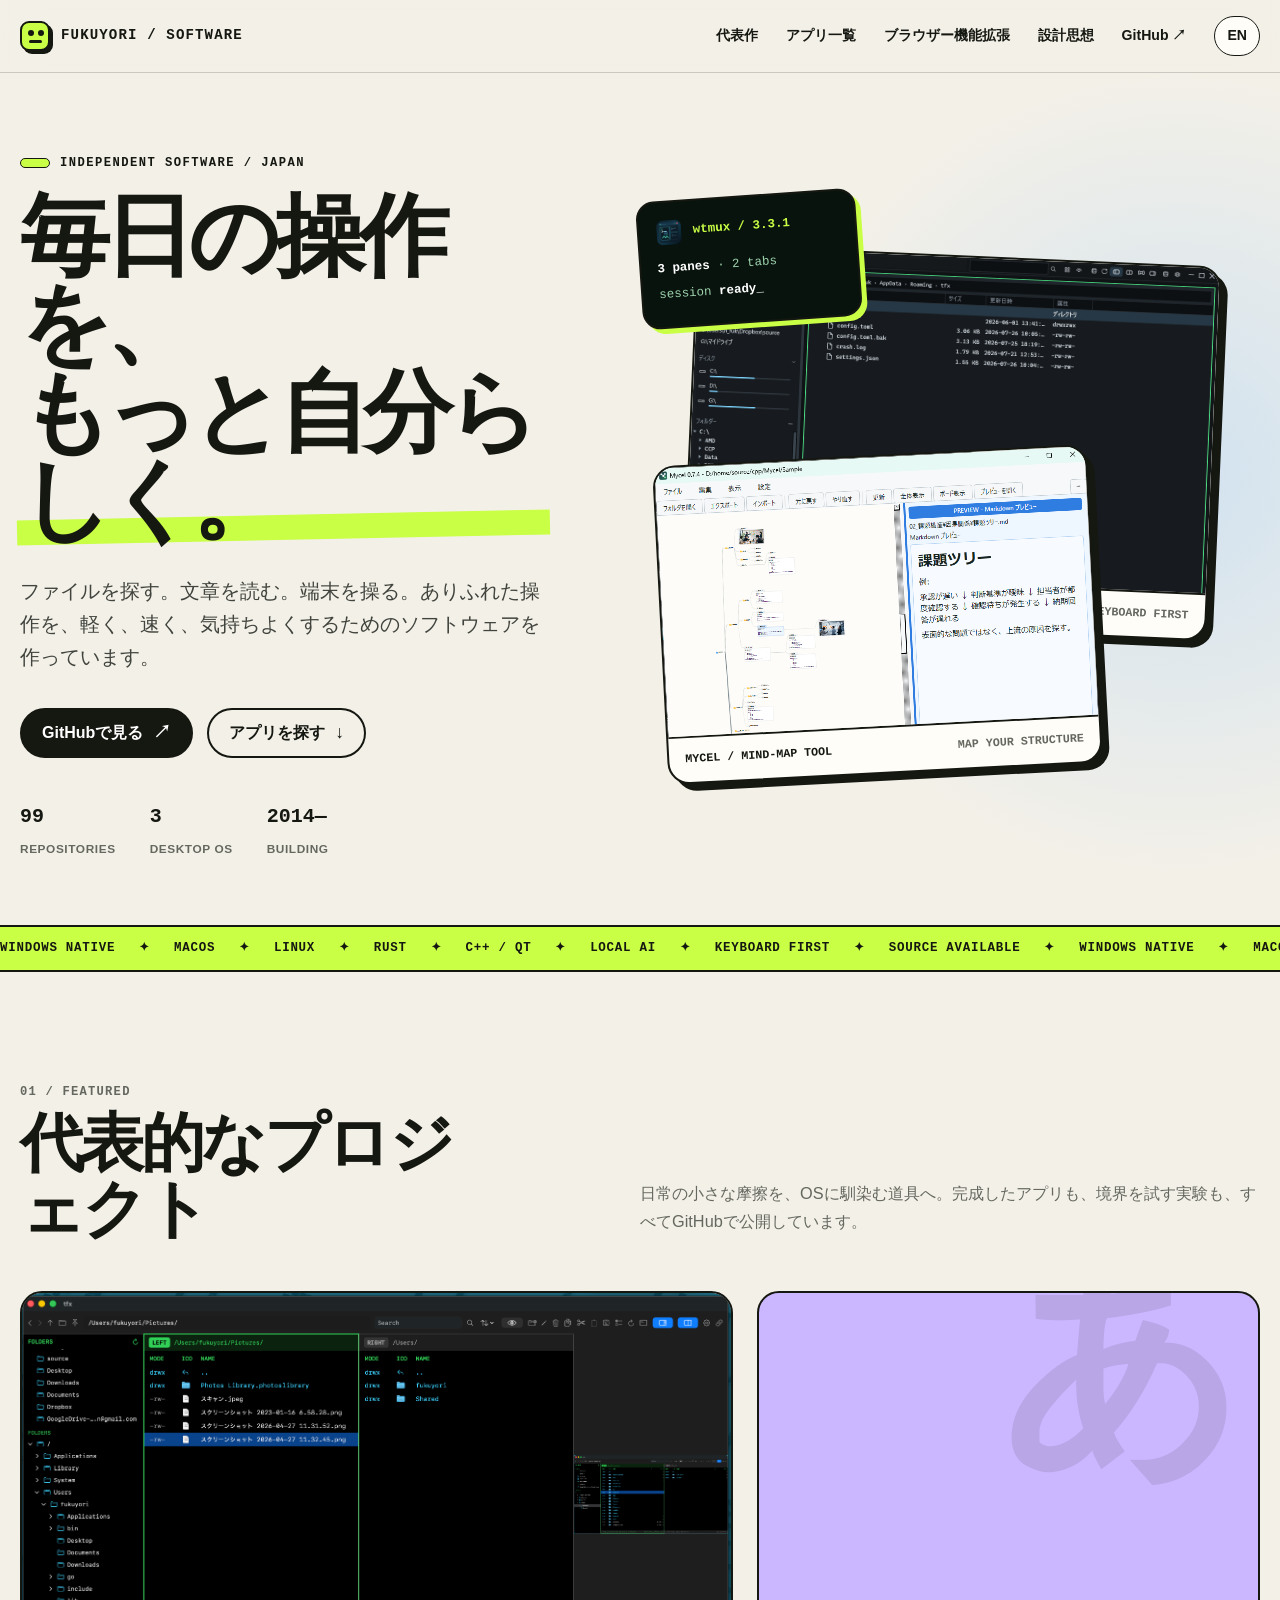
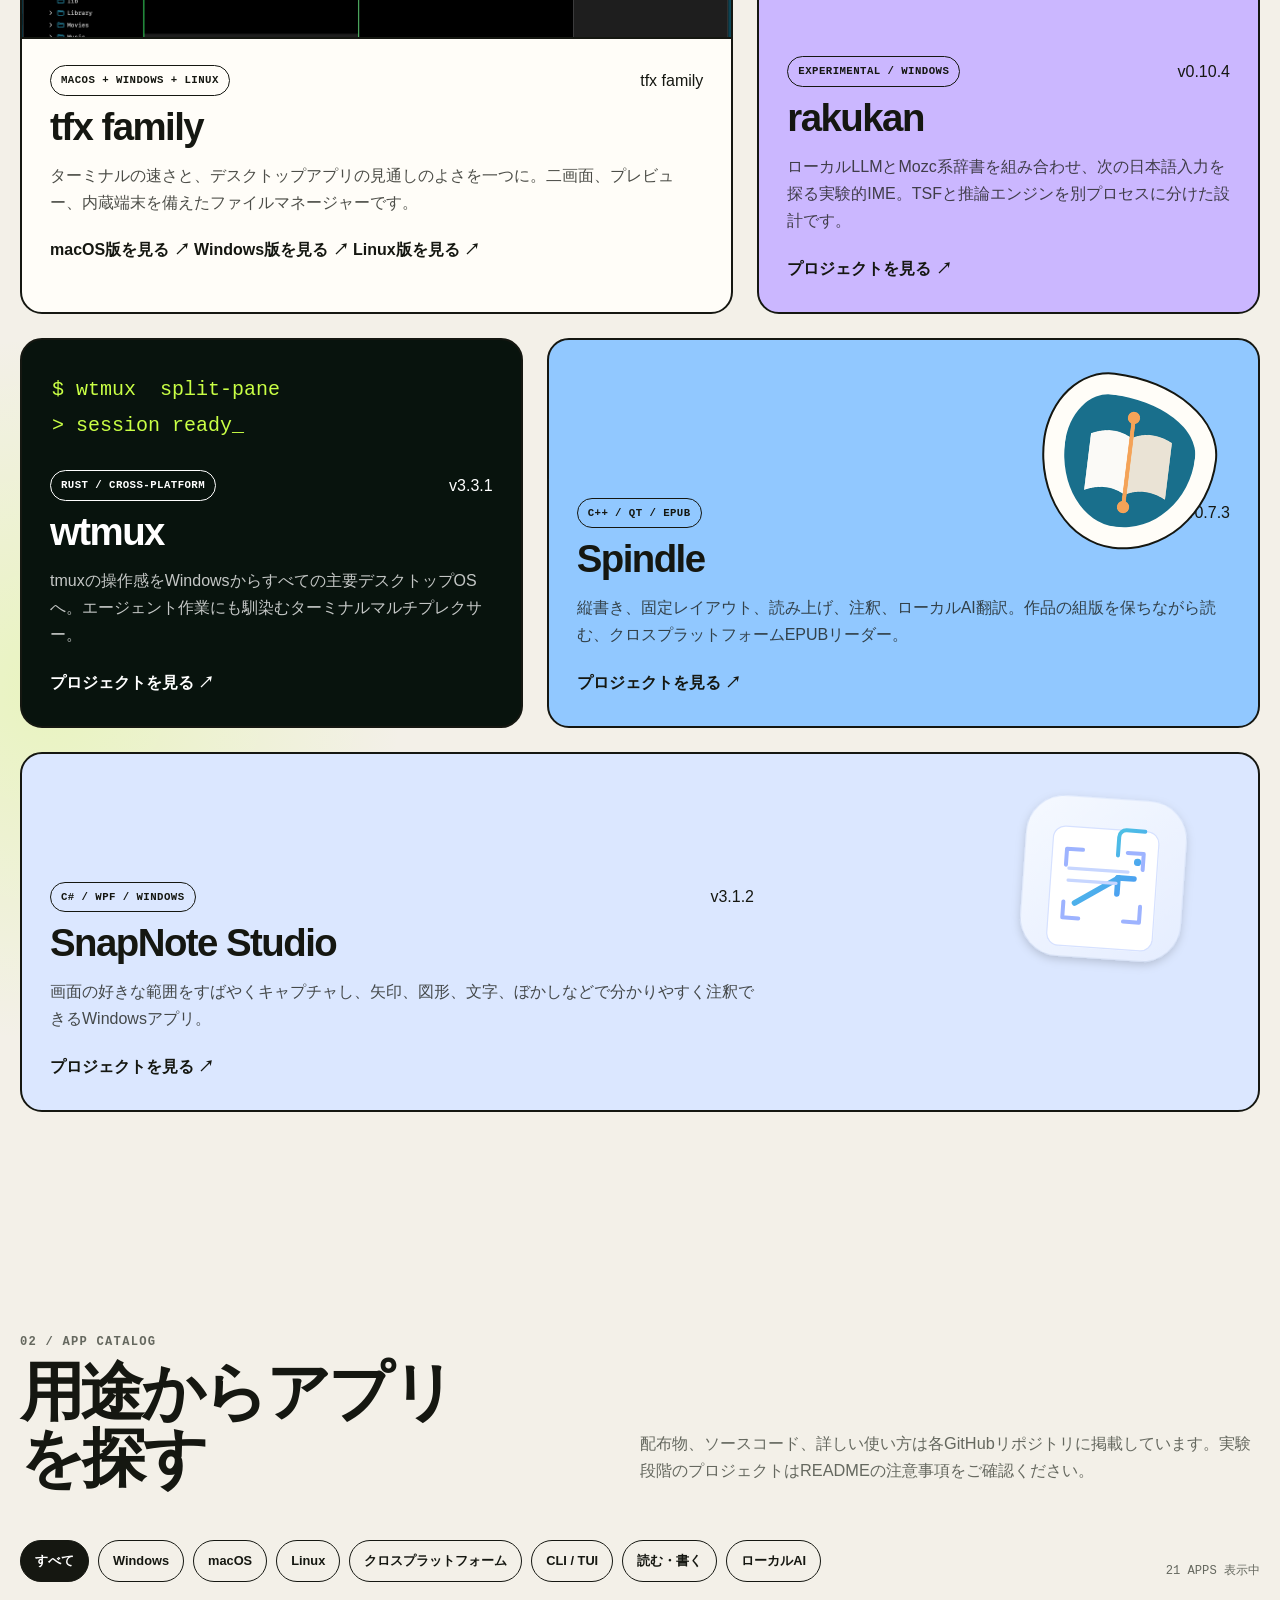
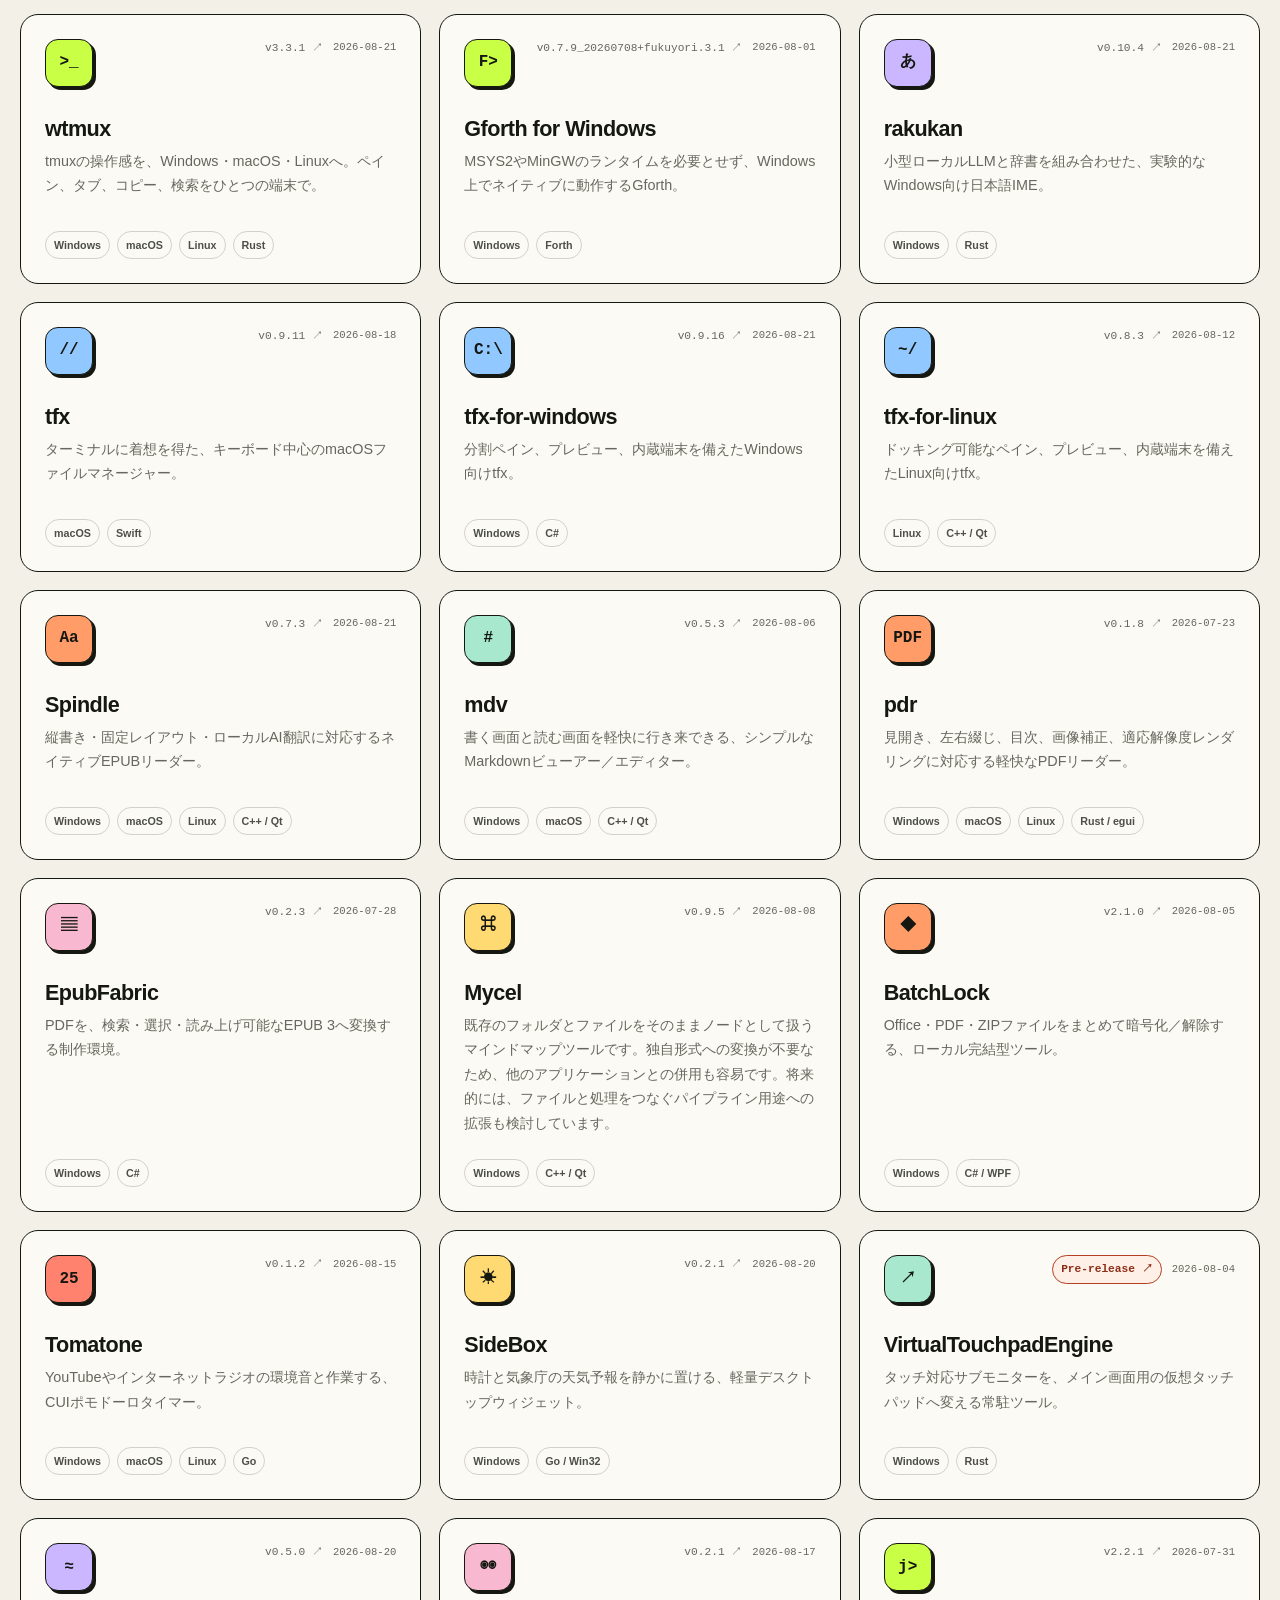
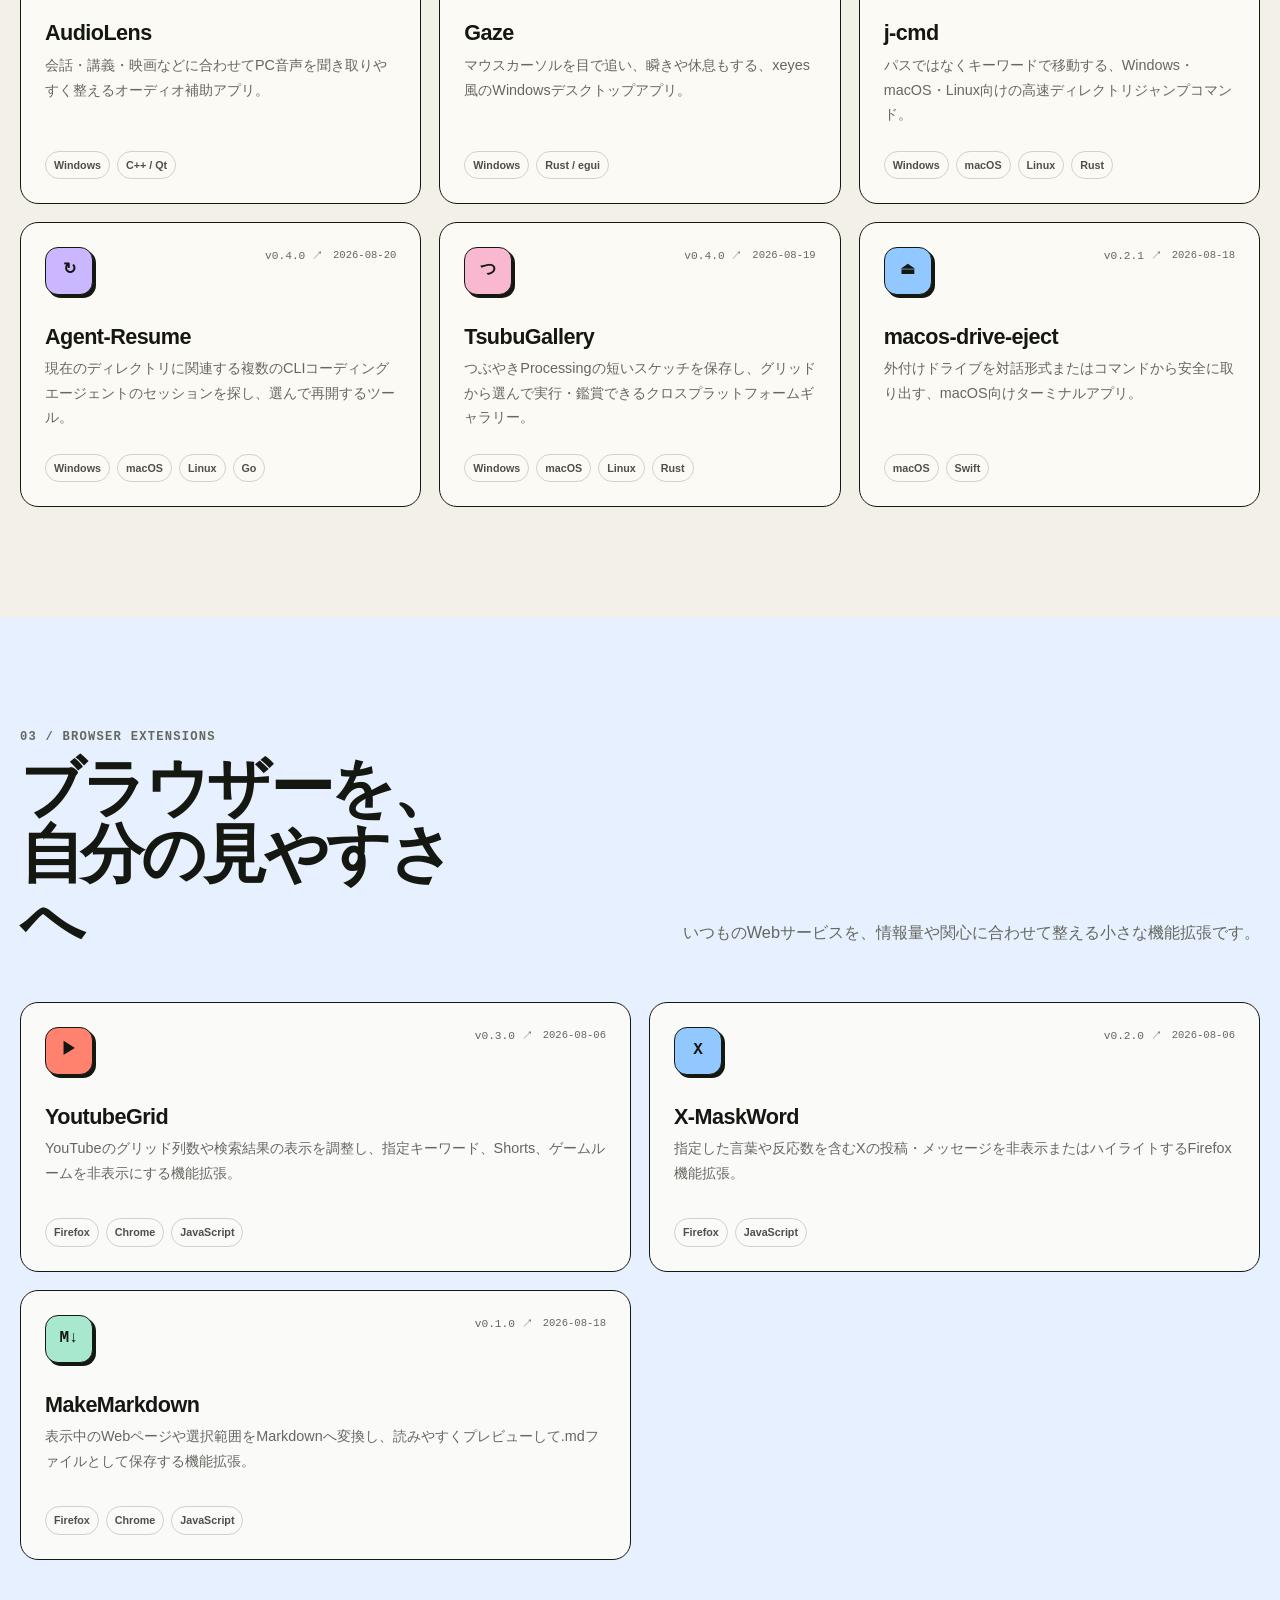
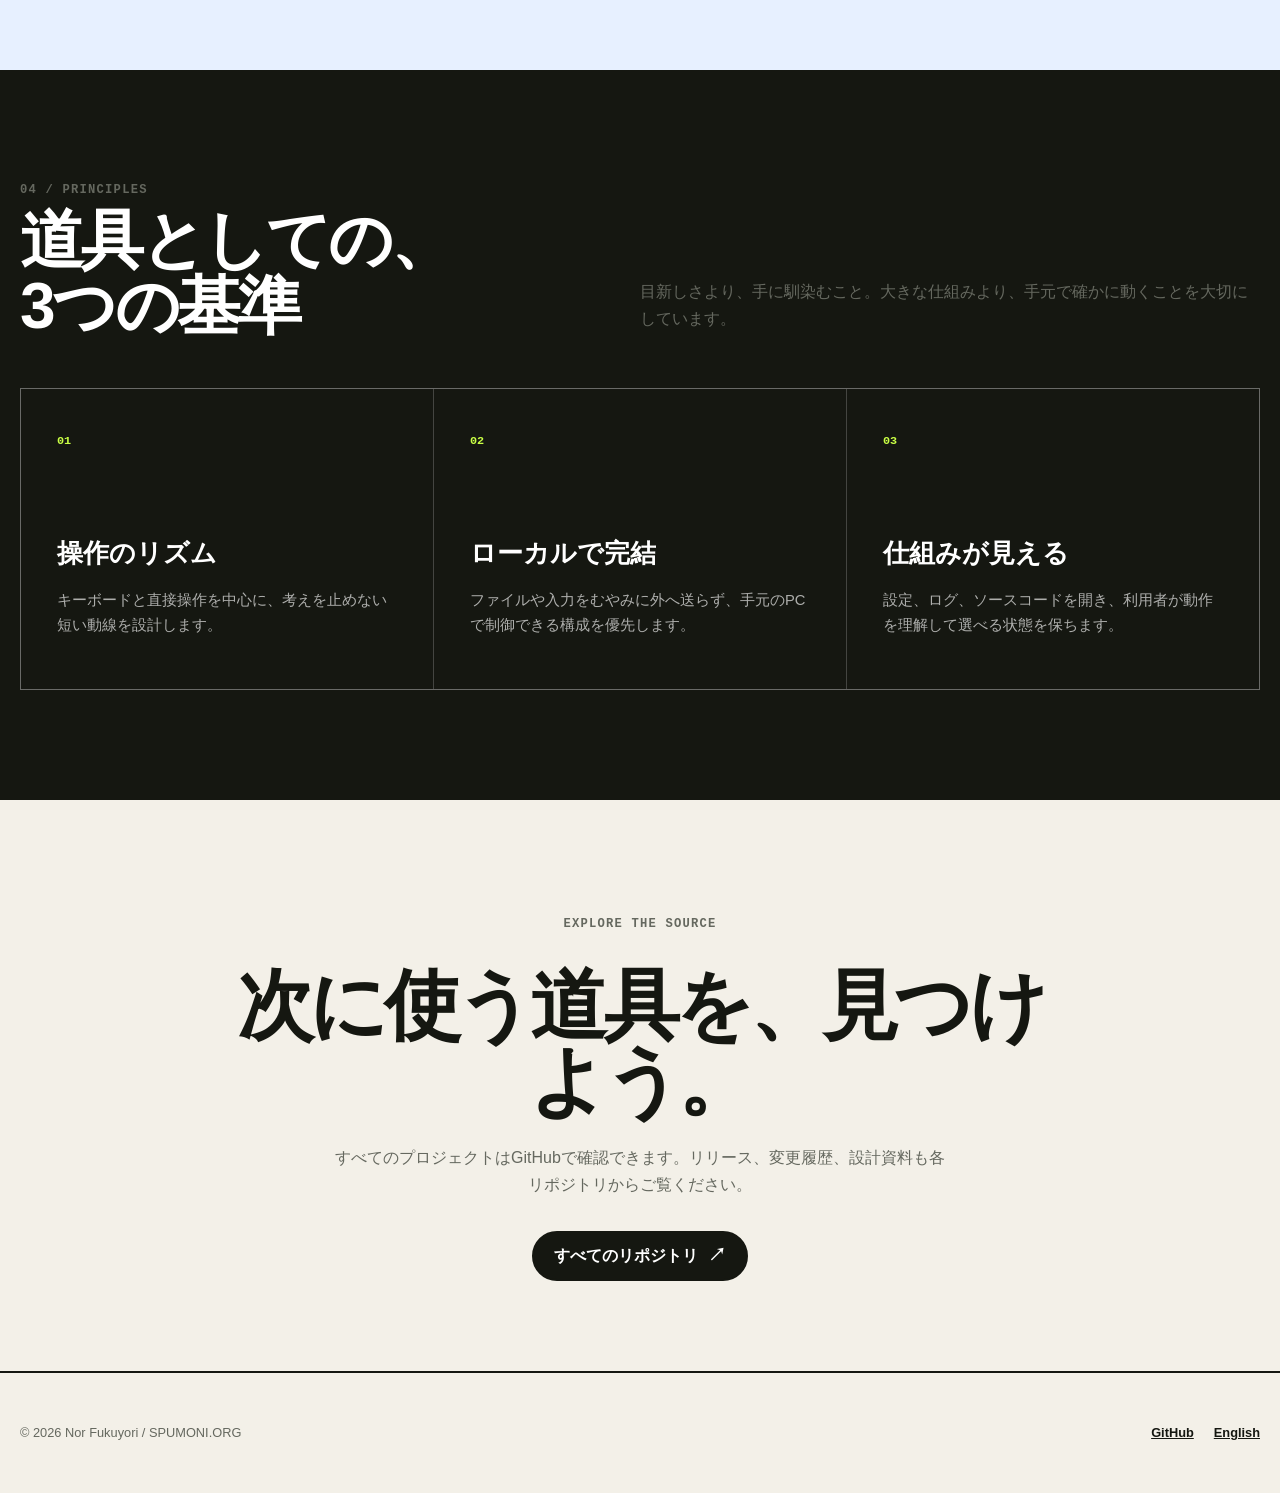
==== index.html @ 5dfc4ced "feat: update and expand app catalog" ====
<!doctype html>
<html lang="ja">
<head>
  <meta charset="utf-8">
  <meta name="viewport" content="width=device-width, initial-scale=1">
  <title>FUKUYORI SOFTWARE — 毎日の操作を、もっと自分らしく。</title>
  <meta name="description" content="Nor Fukuyoriが開発する、Windows・macOS・Linux向けのデスクトップアプリ、CLI、読書・制作ツールの案内サイト。">
  <meta name="theme-color" content="#f3f0e8">
  <meta property="og:title" content="FUKUYORI SOFTWARE">
  <meta property="og:description" content="道具は、操作のリズムから設計する。">
  <meta property="og:type" content="website">
  <meta property="og:image" content="assets/tfx-windows.png">
  <link rel="alternate" hreflang="ja" href="./">
  <link rel="alternate" hreflang="en" href="./en/">
  <link rel="stylesheet" href="styles.css">
  <script src="site.js" defer></script>
</head>
<body>
  <a class="skip-link" href="#main">本文へ移動</a>
  <header class="site-header">
    <div class="header-inner">
      <a class="brand" href="#top" aria-label="FUKUYORI SOFTWARE ホーム">
        <span class="brand-mark" aria-hidden="true"></span>
        <span>FUKUYORI / SOFTWARE</span>
      </a>
      <button class="menu-button" type="button" aria-label="メニューを開く" aria-expanded="false" data-menu-button>
        <span></span><span></span><span></span>
      </button>
      <nav class="site-nav" aria-label="メインナビゲーション" data-site-nav>
        <a href="#featured">代表作</a>
        <a href="#apps">アプリ一覧</a>
        <a href="#extensions">ブラウザー機能拡張</a>
        <a href="#principles">設計思想</a>
        <a href="https://github.com/fukuyori" target="_blank" rel="noreferrer">GitHub ↗</a>
        <a class="language-link" href="en/" lang="en">EN</a>
      </nav>
    </div>
  </header>

  <main id="main">
    <section class="hero" id="top">
      <div class="hero-main reveal">
        <p class="eyebrow">Independent software / Japan</p>
        <h1>毎日の操作を、<br><span class="accent">もっと自分らしく。</span></h1>
        <p class="hero-copy">ファイルを探す。文章を読む。端末を操る。ありふれた操作を、軽く、速く、気持ちよくするためのソフトウェアを作っています。</p>
        <div class="hero-actions">
          <a class="button" href="https://github.com/fukuyori" target="_blank" rel="noreferrer">GitHubで見る</a>
          <a class="button secondary" href="#apps">アプリを探す</a>
        </div>
        <ul class="hero-stats" aria-label="活動概要">
          <li><strong>99</strong><span>Repositories</span></li>
          <li><strong>3</strong><span>Desktop OS</span></li>
          <li><strong>2014—</strong><span>Building</span></li>
        </ul>
      </div>

      <div class="hero-visual reveal" aria-label="tfxとMycelの画面">
        <div class="terminal-chip">
          <header><img src="assets/wtmux-icon.png" alt=""> wtmux / 3.3.1</header>
          <p><b>3 panes</b> · 2 tabs</p>
          <p>session <b>ready_</b></p>
        </div>
        <figure class="visual-card primary">
          <img src="assets/tfx-windows.png" alt="tfx for Windowsのファイル一覧画面">
          <figcaption class="visual-label"><span>tfx / WINDOWS</span><span>KEYBOARD FIRST</span></figcaption>
        </figure>
        <figure class="visual-card secondary">
          <img src="assets/mycel.png" alt="Mycelのホワイトボード型マインドマップ画面">
          <figcaption class="visual-label"><span>MYCEL / MIND-MAP TOOL</span><span>MAP YOUR STRUCTURE</span></figcaption>
        </figure>
      </div>
    </section>

    <div class="ticker" aria-hidden="true">
      <div class="ticker-track">
        <span>Windows native</span><span>macOS</span><span>Linux</span><span>Rust</span><span>C++ / Qt</span><span>Local AI</span><span>Keyboard first</span><span>Source available</span>
        <span>Windows native</span><span>macOS</span><span>Linux</span><span>Rust</span><span>C++ / Qt</span><span>Local AI</span><span>Keyboard first</span><span>Source available</span>
      </div>
    </div>

    <section class="section" id="featured">
      <div class="section-shell">
        <div class="section-heading reveal">
          <div>
            <p class="section-kicker">01 / Featured</p>
            <h2>代表的なプロジェクト</h2>
          </div>
          <p class="heading-copy">日常の小さな摩擦を、OSに馴染む道具へ。完成したアプリも、境界を試す実験も、すべてGitHubで公開しています。</p>
        </div>

        <div class="featured-grid">
          <article class="feature-card tfx reveal">
            <div class="feature-media"><img src="assets/tfx-macos.png" alt="macOS版tfxの分割ファイル画面"></div>
            <div class="feature-content">
              <div class="card-topline"><span class="pill">macOS + Windows + Linux</span><span>tfx family</span></div>
              <h3>tfx family</h3>
              <p>ターミナルの速さと、デスクトップアプリの見通しのよさを一つに。二画面、プレビュー、内蔵端末を備えたファイルマネージャーです。</p>
              <a class="text-link" href="https://github.com/fukuyori/tfx" target="_blank" rel="noreferrer">macOS版を見る ↗</a>
              <a class="text-link" href="https://github.com/fukuyori/tfx-for-windows" target="_blank" rel="noreferrer">Windows版を見る ↗</a>
              <a class="text-link" href="https://github.com/fukuyori/tfx-for-linux" target="_blank" rel="noreferrer">Linux版を見る ↗</a>
            </div>
          </article>

          <article class="feature-card rakukan reveal">
            <div class="feature-content">
              <div class="card-topline"><span class="pill">Experimental / Windows</span><span>v0.10.4</span></div>
              <h3>rakukan</h3>
              <p>ローカルLLMとMozc系辞書を組み合わせ、次の日本語入力を探る実験的IME。TSFと推論エンジンを別プロセスに分けた設計です。</p>
              <a class="text-link" href="https://github.com/fukuyori/rakukan" target="_blank" rel="noreferrer">プロジェクトを見る ↗</a>
            </div>
          </article>

          <article class="feature-card wtmux reveal">
            <div class="feature-content">
              <div class="card-topline"><span class="pill">Rust / Cross-platform</span><span>v3.3.1</span></div>
              <h3>wtmux</h3>
              <p>tmuxの操作感をWindowsからすべての主要デスクトップOSへ。エージェント作業にも馴染むターミナルマルチプレクサー。</p>
              <a class="text-link" href="https://github.com/fukuyori/wtmux" target="_blank" rel="noreferrer">プロジェクトを見る ↗</a>
            </div>
          </article>

          <article class="feature-card spindle reveal">
            <img class="spindle-art" src="assets/spindle-icon.png" alt="Spindleのアプリアイコン">
            <div class="feature-content">
              <div class="card-topline"><span class="pill">C++ / Qt / EPUB</span><span>v0.7.3</span></div>
              <h3>Spindle</h3>
              <p>縦書き、固定レイアウト、読み上げ、注釈、ローカルAI翻訳。作品の組版を保ちながら読む、クロスプラットフォームEPUBリーダー。</p>
              <a class="text-link" href="https://github.com/fukuyori/Spindle" target="_blank" rel="noreferrer">プロジェクトを見る ↗</a>
            </div>
          </article>

          <article class="feature-card snapnote reveal">
            <img class="snapnote-art" src="assets/snapnote-icon.svg" alt="SnapNote Studioのアプリアイコン">
            <div class="feature-content">
              <div class="card-topline"><span class="pill">C# / WPF / Windows</span><span>v3.1.2</span></div>
              <h3>SnapNote Studio</h3>
              <p>画面の好きな範囲をすばやくキャプチャし、矢印、図形、文字、ぼかしなどで分かりやすく注釈できるWindowsアプリ。</p>
              <a class="text-link" href="https://github.com/fukuyori/snapnote" target="_blank" rel="noreferrer">プロジェクトを見る ↗</a>
            </div>
          </article>
        </div>
      </div>
    </section>

    <section class="section" id="apps">
      <div class="section-shell">
        <div class="section-heading reveal">
          <div>
            <p class="section-kicker">02 / App catalog</p>
            <h2>用途からアプリを探す</h2>
          </div>
          <p class="heading-copy">配布物、ソースコード、詳しい使い方は各GitHubリポジトリに掲載しています。実験段階のプロジェクトはREADMEの注意事項をご確認ください。</p>
        </div>

        <div class="catalog-toolbar reveal">
          <div class="filter-list" aria-label="アプリを絞り込む">
            <button class="filter-button" type="button" data-filter="all" aria-pressed="true">すべて</button>
            <button class="filter-button" type="button" data-filter="windows" aria-pressed="false">Windows</button>
            <button class="filter-button" type="button" data-filter="macos" aria-pressed="false">macOS</button>
            <button class="filter-button" type="button" data-filter="linux" aria-pressed="false">Linux</button>
            <button class="filter-button" type="button" data-filter="cross" aria-pressed="false">クロスプラットフォーム</button>
            <button class="filter-button" type="button" data-filter="terminal" aria-pressed="false">CLI / TUI</button>
            <button class="filter-button" type="button" data-filter="reading" aria-pressed="false">読む・書く</button>
            <button class="filter-button" type="button" data-filter="ai" aria-pressed="false">ローカルAI</button>
          </div>
          <p class="catalog-count" data-catalog-count aria-live="polite"></p>
        </div>
        <div class="app-grid" data-app-grid></div>
      </div>
    </section>

    <section class="section extensions" id="extensions">
      <div class="section-shell">
        <div class="section-heading reveal">
          <div>
            <p class="section-kicker">03 / Browser extensions</p>
            <h2>ブラウザーを、自分の見やすさへ</h2>
          </div>
          <p class="heading-copy">いつものWebサービスを、情報量や関心に合わせて整える小さな機能拡張です。</p>
        </div>
        <div class="app-grid extension-grid" data-extension-grid></div>
      </div>
    </section>

    <section class="section principles" id="principles">
      <div class="section-shell">
        <div class="section-heading reveal">
          <div>
            <p class="section-kicker">04 / Principles</p>
            <h2>道具としての、3つの基準</h2>
          </div>
          <p class="heading-copy">目新しさより、手に馴染むこと。大きな仕組みより、手元で確かに動くことを大切にしています。</p>
        </div>
        <div class="principle-grid reveal">
          <article class="principle"><span class="principle-number">01</span><h3>操作のリズム</h3><p>キーボードと直接操作を中心に、考えを止めない短い動線を設計します。</p></article>
          <article class="principle"><span class="principle-number">02</span><h3>ローカルで完結</h3><p>ファイルや入力をむやみに外へ送らず、手元のPCで制御できる構成を優先します。</p></article>
          <article class="principle"><span class="principle-number">03</span><h3>仕組みが見える</h3><p>設定、ログ、ソースコードを開き、利用者が動作を理解して選べる状態を保ちます。</p></article>
        </div>
      </div>
    </section>

    <section class="closing">
      <div class="section-shell reveal">
        <p class="section-kicker">Explore the source</p>
        <h2>次に使う道具を、見つけよう。</h2>
        <p>すべてのプロジェクトはGitHubで確認できます。リリース、変更履歴、設計資料も各リポジトリからご覧ください。</p>
        <a class="button" href="https://github.com/fukuyori?tab=repositories" target="_blank" rel="noreferrer">すべてのリポジトリ</a>
      </div>
    </section>
  </main>

  <footer class="site-footer">
    <div class="footer-inner">
      <p>© <span data-year></span> Nor Fukuyori / SPUMONI.ORG</p>
      <div class="footer-links"><a href="https://github.com/fukuyori" target="_blank" rel="noreferrer">GitHub</a><a href="en/" lang="en">English</a></div>
    </div>
  </footer>
</body>
</html>
---- styles.css ----
:root {
  --paper: #f3f0e8;
  --paper-strong: #fffdf8;
  --ink: #151711;
  --muted: #65685f;
  --line: rgba(21, 23, 17, 0.18);
  --lime: #c9ff45;
  --blue: #91c8ff;
  --orange: #ff9c68;
  --violet: #cbb7ff;
  --terminal: #08130d;
  --radius: 22px;
  --shadow: 7px 7px 0 #151711;
  --max: 1240px;
}

* {
  box-sizing: border-box;
}

html {
  scroll-behavior: smooth;
}

body {
  margin: 0;
  color: var(--ink);
  background:
    radial-gradient(circle at 92% 6%, rgba(145, 200, 255, 0.35), transparent 25rem),
    radial-gradient(circle at 4% 29%, rgba(201, 255, 69, 0.25), transparent 22rem),
    var(--paper);
  font-family: "Yu Gothic UI", "Hiragino Sans", "Segoe UI", sans-serif;
  line-height: 1.7;
  -webkit-font-smoothing: antialiased;
}

a {
  color: inherit;
}

img {
  display: block;
  max-width: 100%;
}

button,
a {
  -webkit-tap-highlight-color: transparent;
}

.skip-link {
  position: fixed;
  z-index: 1000;
  top: 10px;
  left: 10px;
  padding: 10px 16px;
  border: 2px solid var(--ink);
  background: var(--lime);
  transform: translateY(-150%);
}

.skip-link:focus {
  transform: translateY(0);
}

.site-header {
  position: sticky;
  z-index: 100;
  top: 0;
  border-bottom: 1px solid var(--line);
  background: rgba(243, 240, 232, 0.88);
  backdrop-filter: blur(18px);
}

.header-inner,
.section-shell,
.hero,
.footer-inner {
  width: min(calc(100% - 40px), var(--max));
  margin-inline: auto;
}

.header-inner {
  min-height: 72px;
  display: flex;
  align-items: center;
  justify-content: space-between;
  gap: 24px;
}

.brand {
  display: inline-flex;
  align-items: center;
  gap: 11px;
  text-decoration: none;
  font-family: "Cascadia Code", "SFMono-Regular", Consolas, monospace;
  font-size: 0.88rem;
  font-weight: 800;
  letter-spacing: 0.08em;
}

.brand-mark {
  position: relative;
  width: 30px;
  height: 30px;
  border: 2px solid var(--ink);
  border-radius: 9px;
  background: var(--lime);
  box-shadow: 3px 3px 0 var(--ink);
}

.brand-mark::before,
.brand-mark::after {
  content: "";
  position: absolute;
  border-radius: 50%;
  background: var(--ink);
}

.brand-mark::before {
  width: 6px;
  height: 6px;
  top: 7px;
  left: 6px;
  box-shadow: 10px 0 0 var(--ink);
}

.brand-mark::after {
  width: 13px;
  height: 3px;
  left: 7px;
  bottom: 6px;
  border-radius: 4px;
}

.site-nav {
  display: flex;
  align-items: center;
  gap: 28px;
}

.site-nav a {
  text-decoration: none;
  font-size: 0.88rem;
  font-weight: 700;
}

.site-nav a:not(.language-link):hover {
  text-decoration: underline;
  text-decoration-thickness: 2px;
  text-underline-offset: 5px;
}

.language-link {
  padding: 7px 12px;
  border: 1.5px solid var(--ink);
  border-radius: 99px;
  background: var(--paper-strong);
}

.menu-button {
  display: none;
  width: 42px;
  height: 42px;
  padding: 9px;
  border: 1.5px solid var(--ink);
  border-radius: 50%;
  background: var(--paper-strong);
}

.menu-button span {
  display: block;
  height: 2px;
  margin: 5px 0;
  background: var(--ink);
}

.hero {
  min-height: calc(100vh - 72px);
  padding: 76px 0 64px;
  display: grid;
  grid-template-columns: minmax(0, 0.9fr) minmax(480px, 1.1fr);
  align-items: center;
  gap: clamp(40px, 6vw, 90px);
}

.eyebrow {
  display: inline-flex;
  align-items: center;
  gap: 10px;
  margin: 0 0 20px;
  font-family: "Cascadia Code", "SFMono-Regular", Consolas, monospace;
  font-size: 0.76rem;
  font-weight: 800;
  letter-spacing: 0.12em;
  text-transform: uppercase;
}

.eyebrow::before {
  content: "";
  width: 28px;
  height: 8px;
  border: 1.5px solid var(--ink);
  border-radius: 99px;
  background: var(--lime);
}

.hero h1 {
  max-width: 760px;
  margin: 0;
  font-size: clamp(3.2rem, 7vw, 7rem);
  line-height: 0.98;
  letter-spacing: -0.065em;
}

.hero h1 .accent {
  display: inline-block;
  position: relative;
  z-index: 0;
}

.hero h1 .accent::after {
  content: "";
  position: absolute;
  z-index: -1;
  right: -0.08em;
  bottom: 0.05em;
  left: -0.03em;
  height: 0.28em;
  background: var(--lime);
  transform: rotate(-1.2deg);
}

.hero-copy {
  max-width: 630px;
  margin: 30px 0 0;
  color: #41443d;
  font-size: clamp(1rem, 1.7vw, 1.22rem);
}

.hero-actions {
  display: flex;
  flex-wrap: wrap;
  gap: 14px;
  margin-top: 34px;
}

.button {
  display: inline-flex;
  min-height: 50px;
  padding: 12px 20px;
  align-items: center;
  justify-content: center;
  gap: 10px;
  border: 2px solid var(--ink);
  border-radius: 999px;
  background: var(--ink);
  color: white;
  font-weight: 800;
  line-height: 1;
  text-decoration: none;
  transition: transform 160ms ease, box-shadow 160ms ease, background 160ms ease;
}

.button::after {
  content: "↗";
  font-size: 1.1em;
}

.button:hover {
  transform: translate(-2px, -2px);
  box-shadow: 4px 4px 0 var(--lime);
}

.button.secondary {
  background: transparent;
  color: var(--ink);
}

.button.secondary::after {
  content: "↓";
}

.hero-stats {
  display: flex;
  flex-wrap: wrap;
  gap: 24px 34px;
  margin: 42px 0 0;
  padding: 0;
  list-style: none;
}

.hero-stats strong {
  display: block;
  font-family: "Cascadia Code", "SFMono-Regular", Consolas, monospace;
  font-size: 1.25rem;
}

.hero-stats span {
  color: var(--muted);
  font-size: 0.74rem;
  font-weight: 700;
  letter-spacing: 0.05em;
  text-transform: uppercase;
}

.hero-visual {
  position: relative;
  min-height: 620px;
}

.visual-card {
  position: absolute;
  overflow: hidden;
  border: 2px solid var(--ink);
  border-radius: var(--radius);
  background: var(--paper-strong);
  box-shadow: var(--shadow);
}

.visual-card.primary {
  width: 82%;
  top: 7%;
  right: 1%;
  transform: rotate(2.5deg);
}

.visual-card.secondary {
  z-index: 2;
  width: 68%;
  left: 0;
  bottom: 4%;
  transform: rotate(-3deg);
}

.visual-card img {
  width: 100%;
  aspect-ratio: 16 / 10;
  object-fit: cover;
  object-position: top left;
}

.visual-label {
  display: flex;
  align-items: center;
  justify-content: space-between;
  gap: 16px;
  padding: 12px 16px;
  border-top: 2px solid var(--ink);
  font-family: "Cascadia Code", "SFMono-Regular", Consolas, monospace;
  font-size: 0.73rem;
  font-weight: 800;
}

.visual-label span:last-child {
  color: var(--muted);
}

.terminal-chip {
  position: absolute;
  z-index: 4;
  top: 0;
  left: 3%;
  width: 220px;
  padding: 16px;
  border: 2px solid var(--ink);
  border-radius: 18px;
  background: var(--terminal);
  color: #eaffdd;
  box-shadow: 5px 5px 0 var(--lime);
  transform: rotate(-4deg);
  font-family: "Cascadia Code", "SFMono-Regular", Consolas, monospace;
  font-size: 0.78rem;
}

.terminal-chip header {
  display: flex;
  align-items: center;
  gap: 10px;
  margin-bottom: 12px;
  color: var(--lime);
  font-weight: 800;
}

.terminal-chip img {
  width: 28px;
  height: 28px;
  border-radius: 7px;
}

.terminal-chip p {
  margin: 5px 0;
  color: #9ed2ad;
}

.terminal-chip b {
  color: white;
}

.ticker {
  overflow: hidden;
  border-top: 2px solid var(--ink);
  border-bottom: 2px solid var(--ink);
  background: var(--lime);
}

.ticker-track {
  display: flex;
  width: max-content;
  padding: 11px 0;
  animation: ticker 30s linear infinite;
  font-family: "Cascadia Code", "SFMono-Regular", Consolas, monospace;
  font-size: 0.78rem;
  font-weight: 800;
  letter-spacing: 0.06em;
  text-transform: uppercase;
}

.ticker-track span {
  white-space: nowrap;
}

.ticker-track span::after {
  content: "✦";
  margin: 0 24px;
}

@keyframes ticker {
  to { transform: translateX(-50%); }
}

.section {
  padding: 110px 0;
}

.section-heading {
  display: grid;
  grid-template-columns: 0.75fr 1.25fr;
  gap: 40px;
  align-items: end;
  margin-bottom: 48px;
}

.section-kicker {
  margin: 0 0 8px;
  color: var(--muted);
  font-family: "Cascadia Code", "SFMono-Regular", Consolas, monospace;
  font-size: 0.76rem;
  font-weight: 800;
  letter-spacing: 0.1em;
  text-transform: uppercase;
}

.section-heading h2 {
  margin: 0;
  font-size: clamp(2.2rem, 5vw, 4.8rem);
  line-height: 1.03;
  letter-spacing: -0.055em;
}

.section-heading .heading-copy {
  max-width: 620px;
  margin: 0 0 7px auto;
  color: var(--muted);
  font-size: 1.02rem;
}

.featured-grid {
  display: grid;
  grid-template-columns: repeat(12, 1fr);
  gap: 24px;
}

.feature-card {
  position: relative;
  overflow: hidden;
  min-height: 480px;
  border: 2px solid var(--ink);
  border-radius: var(--radius);
  background: var(--paper-strong);
}

.feature-card.tfx {
  grid-column: span 7;
}

.feature-card.rakukan {
  grid-column: span 5;
  background: var(--violet);
}

.feature-card.wtmux {
  grid-column: span 5;
  min-height: 390px;
  background: var(--terminal);
  color: white;
}

.feature-card.spindle {
  grid-column: span 7;
  min-height: 390px;
  background: var(--blue);
}

.feature-card.snapnote {
  grid-column: span 12;
  min-height: 360px;
  background: #dbe7ff;
}

.feature-media {
  height: 56%;
  overflow: hidden;
  border-bottom: 2px solid var(--ink);
  background: #191b1a;
}

.feature-media img {
  width: 100%;
  height: 100%;
  object-fit: cover;
  object-position: top left;
  transition: transform 500ms ease;
}

.feature-card:hover .feature-media img {
  transform: scale(1.025);
}

.feature-content {
  padding: 26px 28px 30px;
}

.card-topline {
  display: flex;
  align-items: center;
  justify-content: space-between;
  gap: 14px;
  margin-bottom: 12px;
}

.pill {
  display: inline-flex;
  padding: 5px 10px;
  border: 1.5px solid currentColor;
  border-radius: 99px;
  font-family: "Cascadia Code", "SFMono-Regular", Consolas, monospace;
  font-size: 0.67rem;
  font-weight: 800;
  letter-spacing: 0.04em;
  text-transform: uppercase;
}

.feature-content h3 {
  margin: 0;
  font-size: clamp(1.8rem, 3vw, 2.8rem);
  line-height: 1;
  letter-spacing: -0.04em;
}

.feature-content p {
  margin: 16px 0 0;
  color: currentColor;
  opacity: 0.76;
}

.text-link {
  display: inline-flex;
  gap: 8px;
  margin-top: 20px;
  font-weight: 800;
  text-decoration: none;
}

.text-link:hover {
  text-decoration: underline;
  text-underline-offset: 5px;
}

.feature-card.rakukan .feature-content,
.feature-card.wtmux .feature-content,
.feature-card.spindle .feature-content,
.feature-card.snapnote .feature-content {
  height: 100%;
  display: flex;
  flex-direction: column;
  justify-content: flex-end;
}

.feature-card.rakukan::before {
  content: "あ";
  position: absolute;
  top: -52px;
  right: 14px;
  color: rgba(21, 23, 17, 0.1);
  font-family: serif;
  font-size: 15rem;
  font-weight: 900;
  line-height: 1;
}

.feature-card.wtmux::before {
  content: "$ wtmux  split-pane\A> session ready_";
  position: absolute;
  top: 32px;
  left: 30px;
  white-space: pre;
  color: var(--lime);
  font-family: "Cascadia Code", "SFMono-Regular", Consolas, monospace;
  font-size: clamp(0.9rem, 1.8vw, 1.25rem);
  line-height: 1.8;
}

.spindle-art {
  position: absolute;
  top: 35px;
  right: 42px;
  width: 175px;
  height: 175px;
  padding: 20px;
  border: 2px solid var(--ink);
  border-radius: 36% 64% 53% 47% / 43% 43% 57% 57%;
  background: var(--paper-strong);
  transform: rotate(7deg);
}

.snapnote-art {
  position: absolute;
  top: 22px;
  right: 52px;
  width: 205px;
  height: 205px;
  transform: rotate(4deg);
}

.feature-card.snapnote .feature-content {
  max-width: 760px;
}

.catalog-toolbar {
  display: flex;
  justify-content: space-between;
  align-items: flex-end;
  gap: 24px;
  margin-bottom: 32px;
}

.filter-list {
  display: flex;
  flex-wrap: wrap;
  gap: 9px;
}

.filter-button {
  padding: 9px 14px;
  border: 1.5px solid var(--ink);
  border-radius: 999px;
  background: transparent;
  color: var(--ink);
  cursor: pointer;
  font: inherit;
  font-size: 0.8rem;
  font-weight: 800;
}

.filter-button:hover,
.filter-button[aria-pressed="true"] {
  background: var(--ink);
  color: white;
}

.catalog-count {
  margin: 0;
  color: var(--muted);
  font-family: "Cascadia Code", "SFMono-Regular", Consolas, monospace;
  font-size: 0.76rem;
}

.app-grid {
  display: grid;
  grid-template-columns: repeat(3, minmax(0, 1fr));
  gap: 18px;
}

.extensions {
  background: #e7f0ff;
}

.extension-grid {
  grid-template-columns: repeat(2, minmax(0, 1fr));
}

.app-card {
  display: flex;
  min-height: 270px;
  padding: 24px;
  flex-direction: column;
  border: 1.5px solid var(--ink);
  border-radius: 18px;
  background: rgba(255, 253, 248, 0.78);
  text-decoration: none;
  transition: transform 170ms ease, box-shadow 170ms ease, background 170ms ease;
}

.app-card:hover {
  background: var(--paper-strong);
  box-shadow: 5px 5px 0 var(--ink);
  transform: translate(-3px, -3px);
}

.app-card[hidden] {
  display: none;
}

.app-card-header {
  display: flex;
  align-items: flex-start;
  justify-content: space-between;
  gap: 14px;
}

.app-release {
  display: flex;
  align-items: center;
  justify-content: flex-end;
  flex-wrap: wrap;
  gap: 6px 10px;
}

.app-symbol {
  display: grid;
  width: 48px;
  height: 48px;
  place-items: center;
  border: 1.5px solid var(--ink);
  border-radius: 13px;
  background: var(--card-accent, var(--lime));
  font-family: "Cascadia Code", "SFMono-Regular", Consolas, monospace;
  font-size: 1rem;
  font-weight: 900;
  box-shadow: 3px 3px 0 var(--ink);
}

.app-version {
  color: var(--muted);
  font-family: "Cascadia Code", "SFMono-Regular", Consolas, monospace;
  font-size: 0.7rem;
}

.app-updated {
  color: var(--muted);
  font-family: "Cascadia Code", "SFMono-Regular", Consolas, monospace;
  font-size: 0.66rem;
  white-space: nowrap;
}

.app-version.pre-release {
  padding: 4px 8px;
  border: 1px solid #b43f22;
  border-radius: 999px;
  background: #fff0e7;
  color: #8c2d17;
  font-weight: 800;
}

.app-card h3 {
  margin: 30px 0 8px;
  font-size: 1.35rem;
  line-height: 1.1;
  letter-spacing: -0.025em;
}

.app-card p {
  margin: 0 0 24px;
  color: var(--muted);
  font-size: 0.9rem;
}

.app-meta {
  display: flex;
  flex-wrap: wrap;
  gap: 7px;
  margin-top: auto;
}

.app-meta span {
  padding: 4px 8px;
  border: 1px solid var(--line);
  border-radius: 999px;
  color: #4c5048;
  font-size: 0.67rem;
  font-weight: 700;
}

.principles {
  background: var(--ink);
  color: white;
}

.principle-grid {
  display: grid;
  grid-template-columns: repeat(3, 1fr);
  gap: 1px;
  border: 1px solid rgba(255, 255, 255, 0.2);
  background: rgba(255, 255, 255, 0.2);
}

.principle {
  min-height: 300px;
  padding: 36px;
  background: var(--ink);
}

.principle-number {
  color: var(--lime);
  font-family: "Cascadia Code", "SFMono-Regular", Consolas, monospace;
  font-size: 0.74rem;
  font-weight: 800;
}

.principle h3 {
  margin: 80px 0 12px;
  font-size: 1.6rem;
}

.principle p {
  margin: 0;
  color: rgba(255, 255, 255, 0.65);
  font-size: 0.92rem;
}

.closing {
  padding: 90px 0;
  text-align: center;
}

.closing h2 {
  max-width: 870px;
  margin: 0 auto;
  font-size: clamp(2.5rem, 6vw, 6rem);
  line-height: 1;
  letter-spacing: -0.06em;
}

.closing p {
  max-width: 610px;
  margin: 24px auto 32px;
  color: var(--muted);
}

.site-footer {
  border-top: 2px solid var(--ink);
}

.footer-inner {
  min-height: 120px;
  display: flex;
  align-items: center;
  justify-content: space-between;
  gap: 24px;
}

.footer-inner p {
  margin: 0;
  color: var(--muted);
  font-size: 0.8rem;
}

.footer-links {
  display: flex;
  gap: 20px;
}

.footer-links a {
  font-size: 0.8rem;
  font-weight: 700;
}

.reveal {
  opacity: 0;
  transform: translateY(22px);
  transition: opacity 600ms ease, transform 600ms ease;
}

.reveal.is-visible {
  opacity: 1;
  transform: none;
}

@media (max-width: 980px) {
  .hero {
    grid-template-columns: 1fr;
    padding-top: 60px;
  }

  .hero-visual {
    min-height: 560px;
  }

  .section-heading {
    grid-template-columns: 1fr;
    gap: 18px;
  }

  .section-heading .heading-copy {
    margin-left: 0;
  }

  .feature-card.tfx,
  .feature-card.rakukan,
  .feature-card.wtmux,
  .feature-card.spindle,
  .feature-card.snapnote {
    grid-column: span 12;
  }

  .app-grid {
    grid-template-columns: repeat(2, minmax(0, 1fr));
  }
}

@media (max-width: 720px) {
  .header-inner,
  .section-shell,
  .hero,
  .footer-inner {
    width: min(calc(100% - 28px), var(--max));
  }

  .site-nav {
    position: absolute;
    top: 72px;
    right: 14px;
    left: 14px;
    display: none;
    padding: 18px;
    flex-direction: column;
    align-items: stretch;
    border: 2px solid var(--ink);
    border-radius: 16px;
    background: var(--paper-strong);
    box-shadow: 5px 5px 0 var(--ink);
  }

  .site-nav.is-open {
    display: flex;
  }

  .menu-button {
    display: block;
  }

  .hero {
    min-height: auto;
    padding: 48px 0 72px;
  }

  .hero h1 {
    font-size: clamp(3rem, 16vw, 5rem);
  }

  .hero-stats {
    gap: 18px 24px;
  }

  .hero-visual {
    min-height: 430px;
  }

  .visual-card.primary {
    width: 92%;
  }

  .visual-card.secondary {
    width: 79%;
  }

  .terminal-chip {
    width: 180px;
    font-size: 0.68rem;
  }

  .section {
    padding: 78px 0;
  }

  .feature-card {
    min-height: 430px;
  }

  .spindle-art {
    width: 125px;
    height: 125px;
    right: 24px;
  }

  .snapnote-art {
    width: 135px;
    height: 135px;
    right: 20px;
  }

  .catalog-toolbar {
    align-items: flex-start;
    flex-direction: column;
  }

  .app-grid,
  .extension-grid,
  .principle-grid {
    grid-template-columns: 1fr;
  }

  .principle {
    min-height: 240px;
  }

  .principle h3 {
    margin-top: 48px;
  }

  .footer-inner {
    padding: 32px 0;
    align-items: flex-start;
    flex-direction: column;
  }
}

@media (prefers-reduced-motion: reduce) {
  html { scroll-behavior: auto; }
  *, *::before, *::after {
    animation-duration: 0.01ms !important;
    animation-iteration-count: 1 !important;
    transition-duration: 0.01ms !important;
  }
  .reveal { opacity: 1; transform: none; }
}
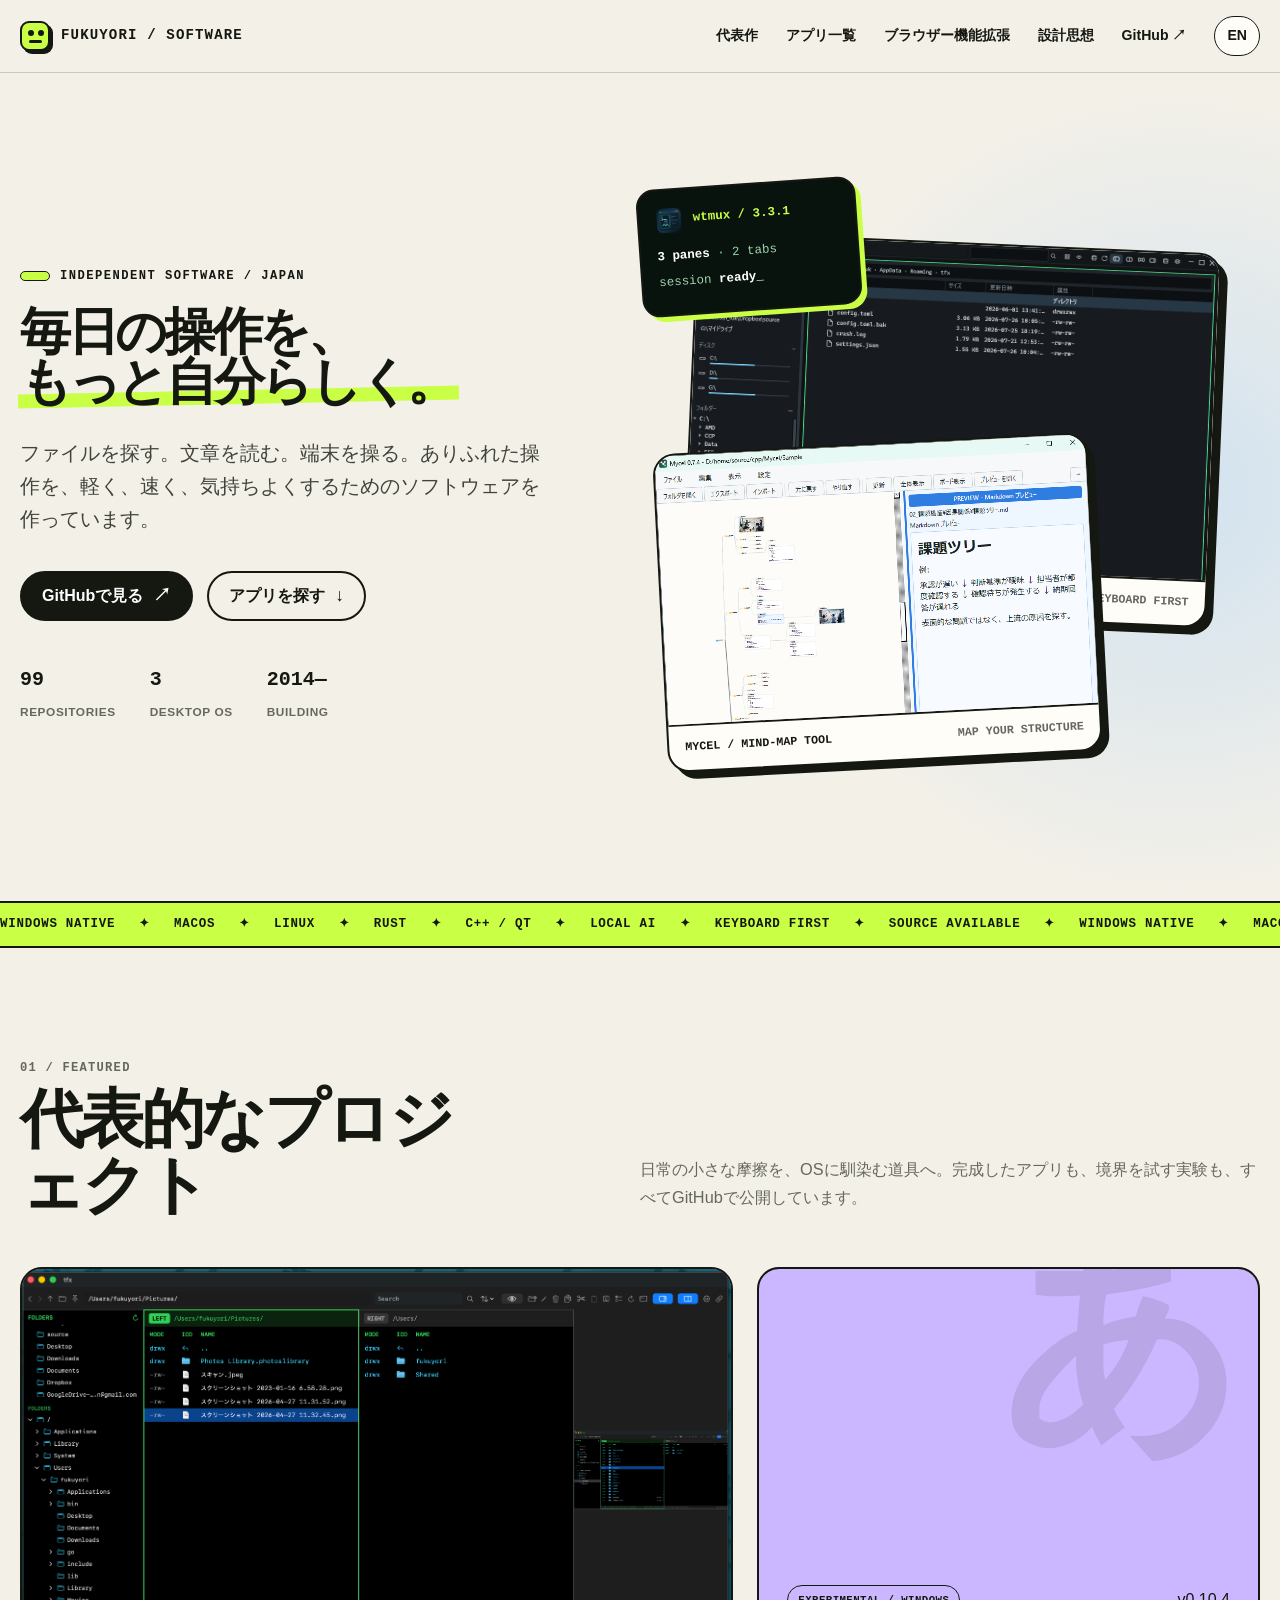
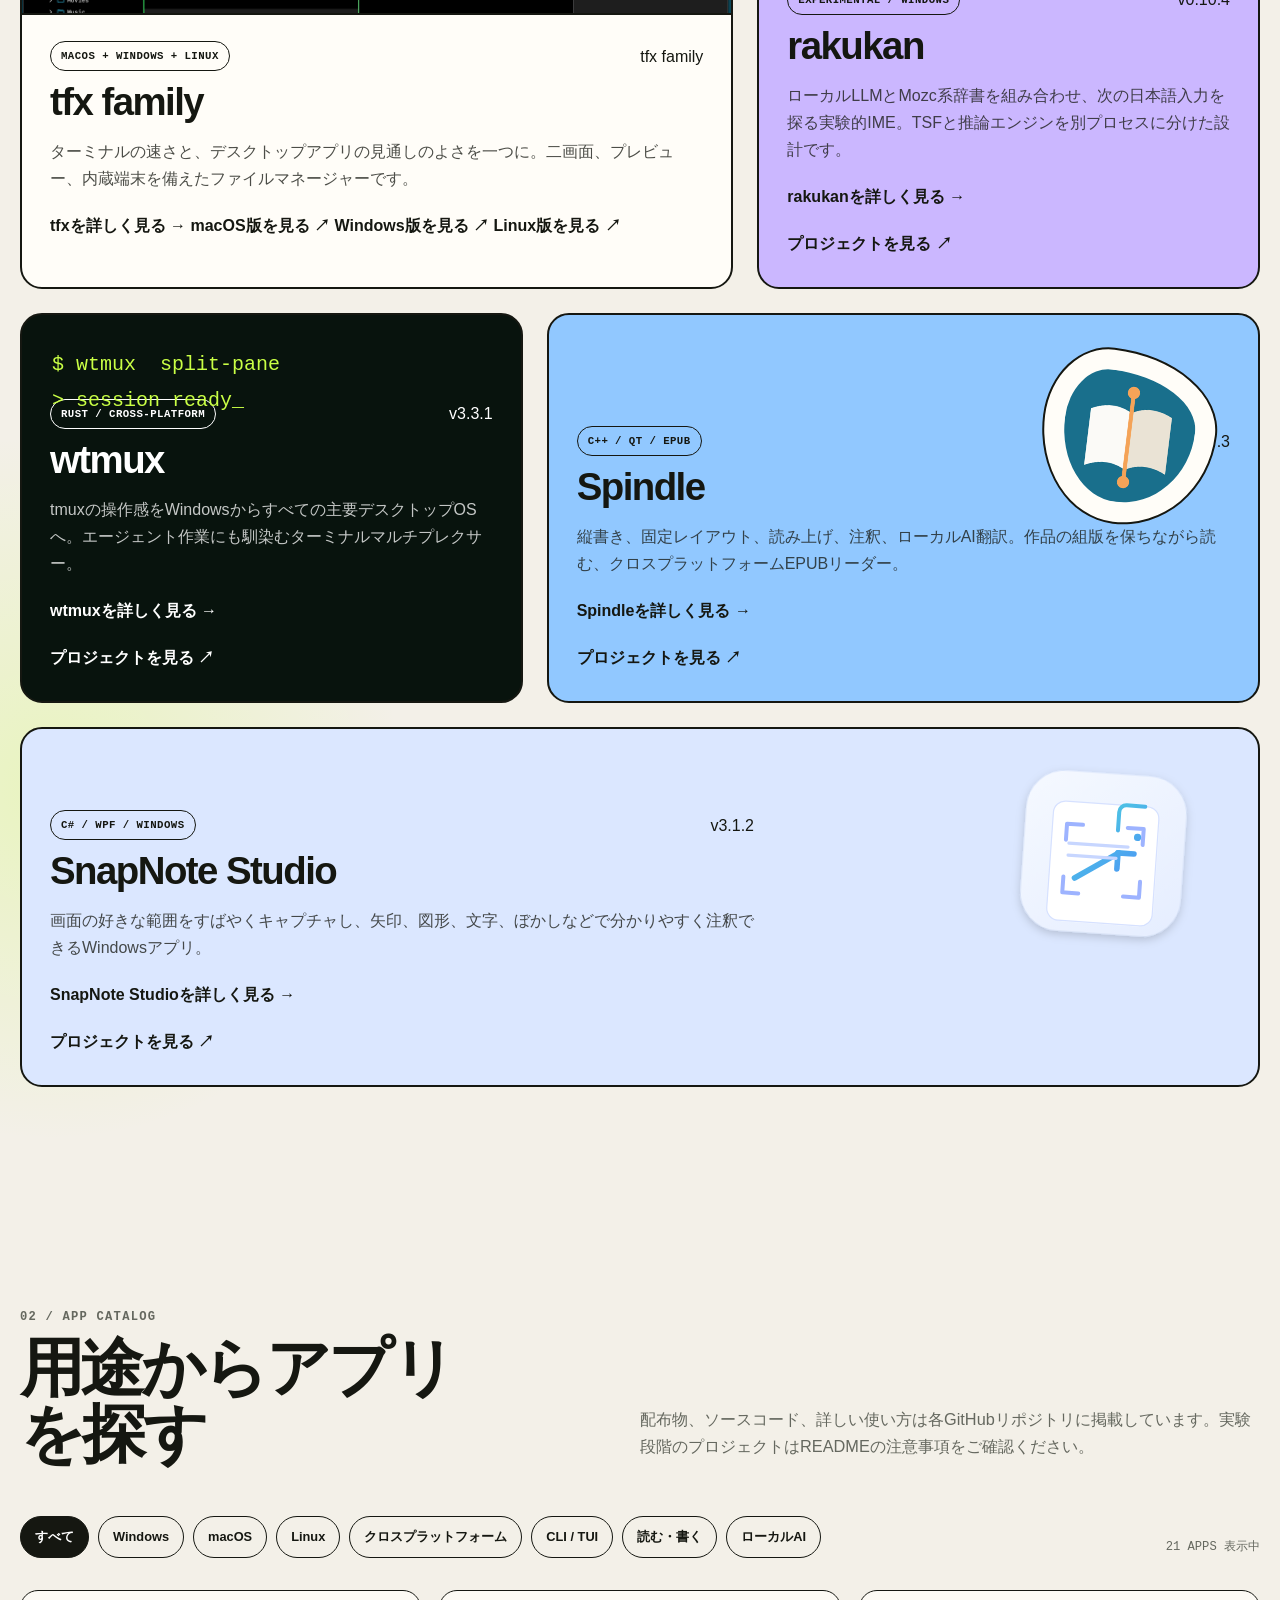
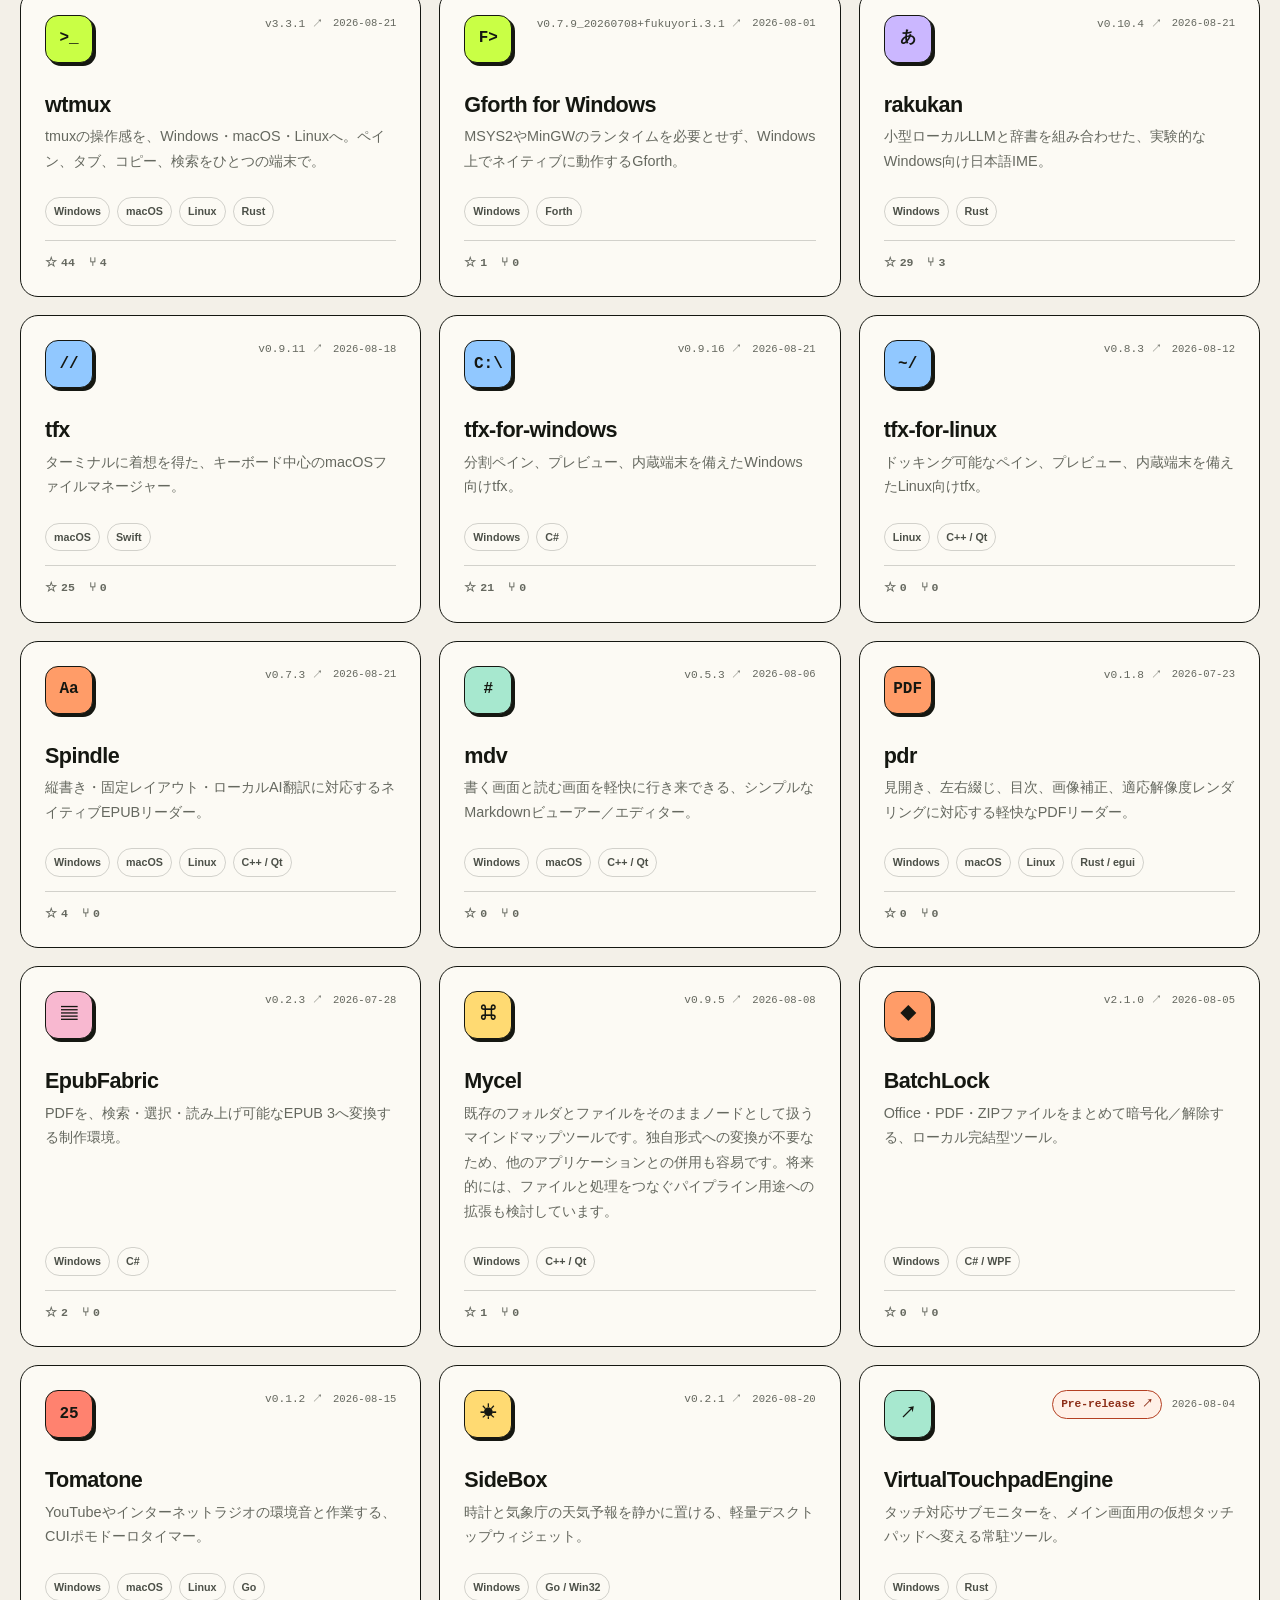
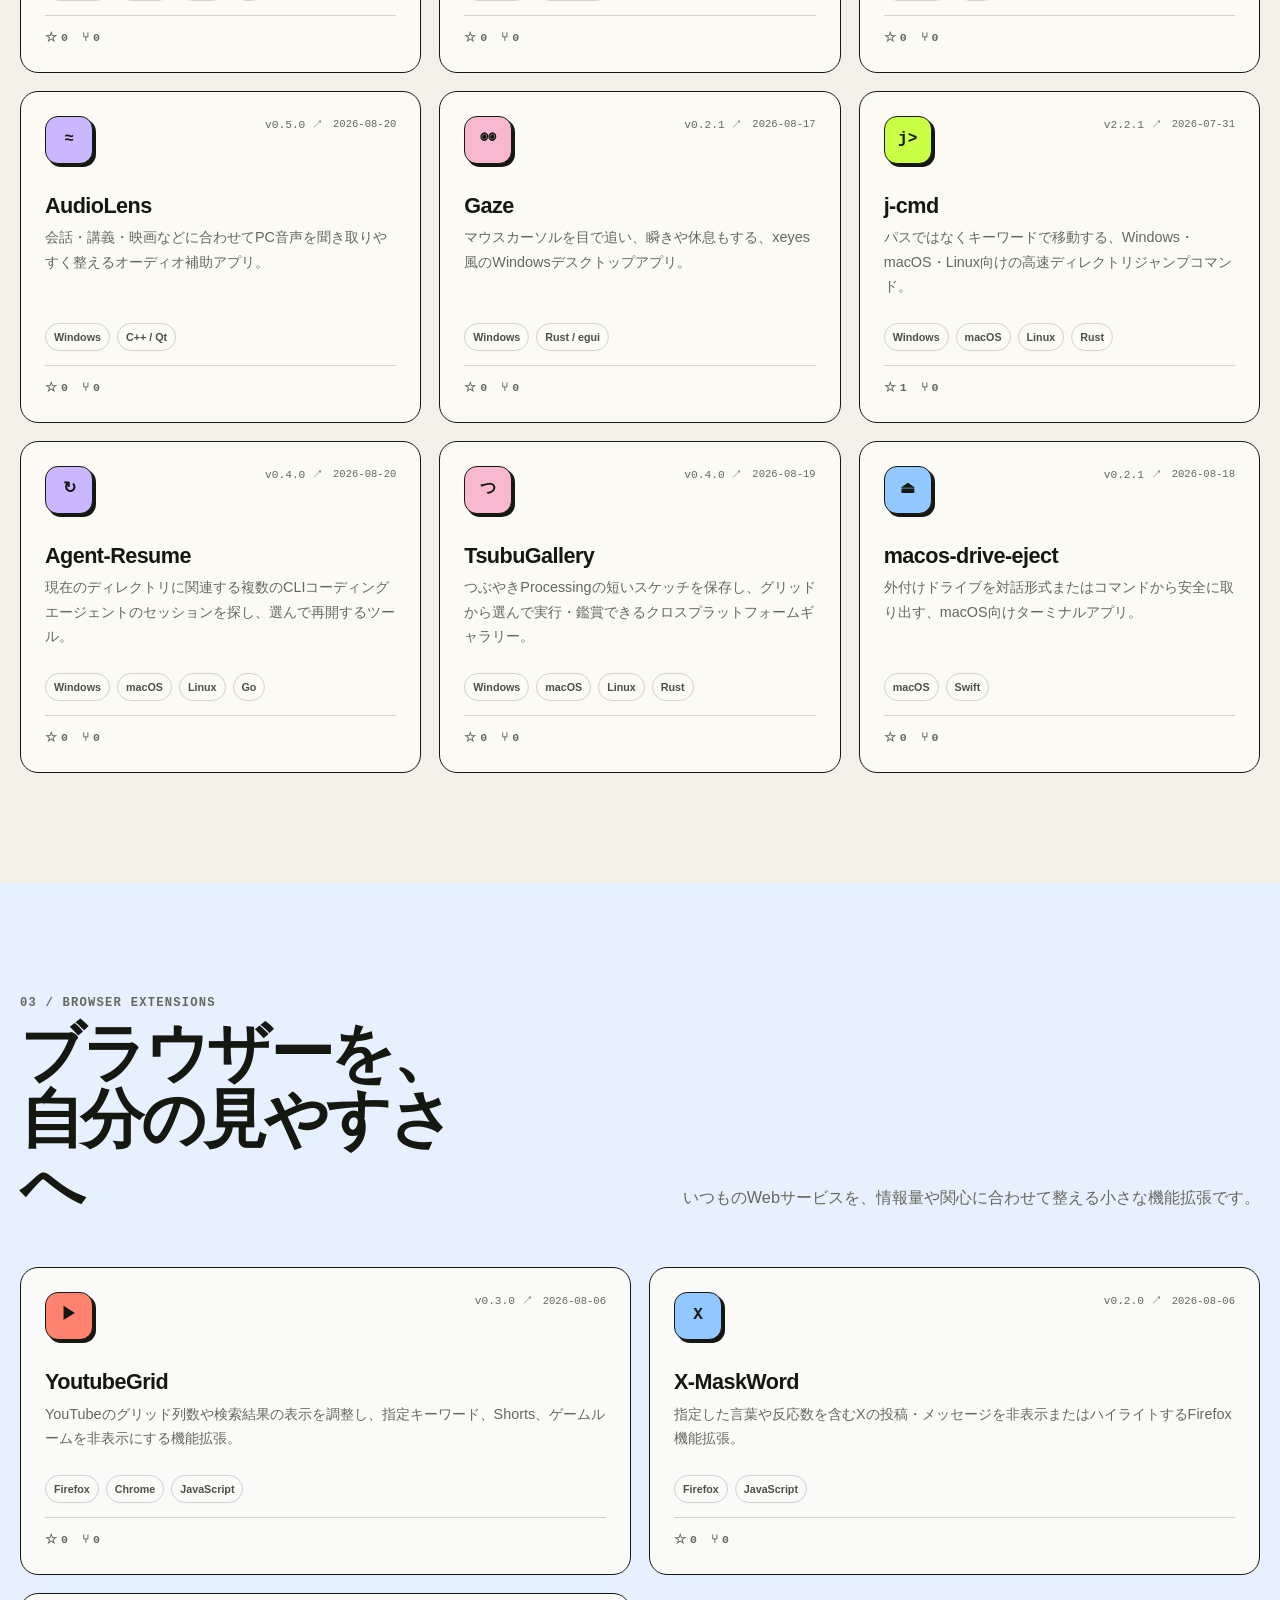
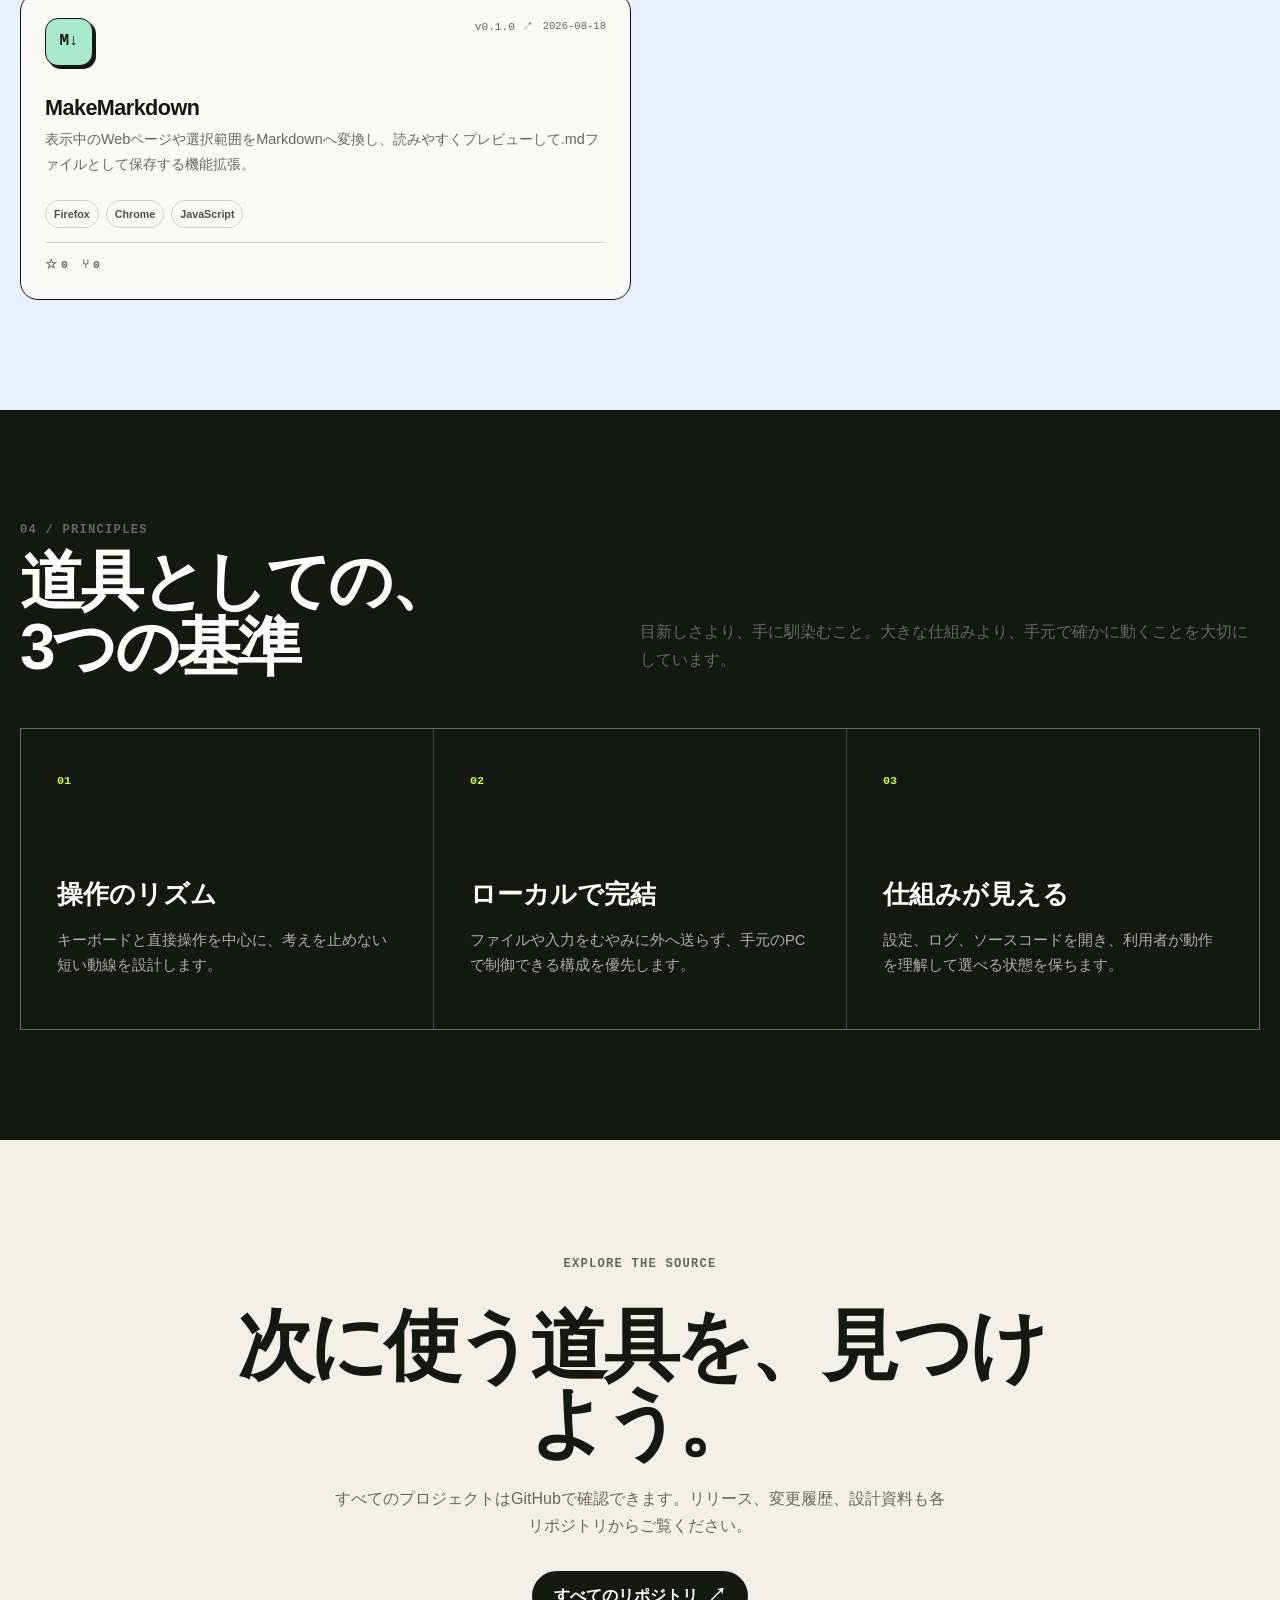
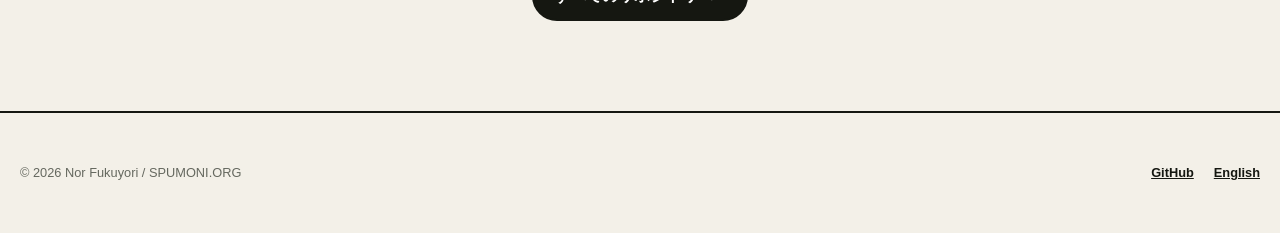
==== commit 411ce8ad: "feat: add bilingual product showcase pages" ====
--- a/index.html
+++ b/index.html
@@ -95,6 +95,7 @@
               <div class="card-topline"><span class="pill">macOS + Windows + Linux</span><span>tfx family</span></div>
               <h3>tfx family</h3>
               <p>ターミナルの速さと、デスクトップアプリの見通しのよさを一つに。二画面、プレビュー、内蔵端末を備えたファイルマネージャーです。</p>
+              <a class="text-link" href="tfx/">tfxを詳しく見る →</a>
               <a class="text-link" href="https://github.com/fukuyori/tfx" target="_blank" rel="noreferrer">macOS版を見る ↗</a>
               <a class="text-link" href="https://github.com/fukuyori/tfx-for-windows" target="_blank" rel="noreferrer">Windows版を見る ↗</a>
               <a class="text-link" href="https://github.com/fukuyori/tfx-for-linux" target="_blank" rel="noreferrer">Linux版を見る ↗</a>
@@ -106,6 +107,7 @@
               <div class="card-topline"><span class="pill">Experimental / Windows</span><span>v0.10.4</span></div>
               <h3>rakukan</h3>
               <p>ローカルLLMとMozc系辞書を組み合わせ、次の日本語入力を探る実験的IME。TSFと推論エンジンを別プロセスに分けた設計です。</p>
+              <a class="text-link" href="rakukan/">rakukanを詳しく見る →</a>
               <a class="text-link" href="https://github.com/fukuyori/rakukan" target="_blank" rel="noreferrer">プロジェクトを見る ↗</a>
             </div>
           </article>
@@ -115,6 +117,7 @@
               <div class="card-topline"><span class="pill">Rust / Cross-platform</span><span>v3.3.1</span></div>
               <h3>wtmux</h3>
               <p>tmuxの操作感をWindowsからすべての主要デスクトップOSへ。エージェント作業にも馴染むターミナルマルチプレクサー。</p>
+              <a class="text-link" href="wtmux/">wtmuxを詳しく見る →</a>
               <a class="text-link" href="https://github.com/fukuyori/wtmux" target="_blank" rel="noreferrer">プロジェクトを見る ↗</a>
             </div>
           </article>
@@ -125,6 +128,7 @@
               <div class="card-topline"><span class="pill">C++ / Qt / EPUB</span><span>v0.7.3</span></div>
               <h3>Spindle</h3>
               <p>縦書き、固定レイアウト、読み上げ、注釈、ローカルAI翻訳。作品の組版を保ちながら読む、クロスプラットフォームEPUBリーダー。</p>
+              <a class="text-link" href="spindle/">Spindleを詳しく見る →</a>
               <a class="text-link" href="https://github.com/fukuyori/Spindle" target="_blank" rel="noreferrer">プロジェクトを見る ↗</a>
             </div>
           </article>
@@ -135,6 +139,7 @@
               <div class="card-topline"><span class="pill">C# / WPF / Windows</span><span>v3.1.2</span></div>
               <h3>SnapNote Studio</h3>
               <p>画面の好きな範囲をすばやくキャプチャし、矢印、図形、文字、ぼかしなどで分かりやすく注釈できるWindowsアプリ。</p>
+              <a class="text-link" href="snapnote/">SnapNote Studioを詳しく見る →</a>
               <a class="text-link" href="https://github.com/fukuyori/snapnote" target="_blank" rel="noreferrer">プロジェクトを見る ↗</a>
             </div>
           </article>
--- a/styles.css
+++ b/styles.css
@@ -211,6 +211,11 @@
   font-size: clamp(3.2rem, 7vw, 7rem);
   line-height: 0.98;
   letter-spacing: -0.065em;
+}
+
+html[lang="ja"] .hero h1 {
+  font-size: clamp(2.5rem, 4vw, 3.5rem);
+  white-space: nowrap;
 }
 
 .hero h1 .accent {
@@ -792,6 +797,24 @@
   font-weight: 700;
 }
 
+.app-github-stats {
+  display: flex;
+  gap: 14px;
+  margin-top: 14px;
+  padding-top: 12px;
+  border-top: 1px solid var(--line);
+  color: var(--muted);
+  font-family: "Cascadia Code", "SFMono-Regular", Consolas, monospace;
+  font-size: 0.72rem;
+  font-weight: 800;
+}
+
+.app-github-stats > span {
+  display: inline-flex;
+  align-items: center;
+  gap: 4px;
+}
+
 .principles {
   background: var(--ink);
   color: white;
@@ -887,10 +910,1306 @@
   transform: none;
 }
 
+/* Product pages */
+.product-page {
+  background:
+    radial-gradient(circle at 88% 4%, rgba(145, 200, 255, 0.45), transparent 28rem),
+    radial-gradient(circle at 3% 32%, rgba(201, 255, 69, 0.24), transparent 24rem),
+    var(--paper);
+}
+
+.product-shell,
+.product-hero {
+  width: min(calc(100% - 40px), var(--max));
+  margin-inline: auto;
+}
+
+.product-hero {
+  min-height: calc(100vh - 72px);
+  display: grid;
+  grid-template-columns: minmax(0, 0.88fr) minmax(520px, 1.12fr);
+  gap: clamp(42px, 6vw, 96px);
+  padding: 72px 0 96px;
+  align-items: center;
+}
+
+.product-hero-copy h1 {
+  margin: 16px 0 28px;
+  font-size: clamp(3rem, 5.6vw, 6.6rem);
+  line-height: 0.94;
+  letter-spacing: -0.075em;
+}
+
+html[lang="ja"] .product-hero-copy h1 {
+  font-size: clamp(2.7rem, 5vw, 5.7rem);
+  line-height: 1.04;
+}
+
+.product-hero-copy h1 > span {
+  position: relative;
+  display: inline-block;
+  padding: 0.02em 0.14em 0.09em;
+  border: 2px solid var(--ink);
+  border-radius: 0.18em;
+  background: var(--lime);
+  box-shadow: 0.08em 0.08em 0 var(--ink);
+  font-family: "Cascadia Code", "SFMono-Regular", Consolas, monospace;
+  font-size: 0.72em;
+  letter-spacing: -0.08em;
+}
+
+.product-lead {
+  max-width: 650px;
+  margin: 0;
+  color: var(--muted);
+  font-size: clamp(1rem, 1.25vw, 1.18rem);
+}
+
+.product-actions {
+  display: flex;
+  gap: 12px;
+  margin-top: 32px;
+  flex-wrap: wrap;
+}
+
+.product-tags {
+  display: flex;
+  gap: 8px;
+  margin: 34px 0 0;
+  padding: 0;
+  list-style: none;
+  flex-wrap: wrap;
+}
+
+.product-tags li {
+  padding: 6px 11px;
+  border: 1px solid var(--ink);
+  border-radius: 99px;
+  background: rgba(255, 253, 248, 0.62);
+  font-family: "Cascadia Code", "SFMono-Regular", Consolas, monospace;
+  font-size: 0.7rem;
+  font-weight: 800;
+}
+
+.product-showcase {
+  position: relative;
+  min-height: 610px;
+}
+
+.product-shot {
+  position: absolute;
+  overflow: hidden;
+  margin: 0;
+  border: 2px solid var(--ink);
+  border-radius: 18px;
+  background: var(--terminal);
+  box-shadow: 9px 9px 0 var(--ink);
+}
+
+.product-shot img {
+  width: 100%;
+  aspect-ratio: 16 / 10;
+  object-fit: cover;
+  object-position: top left;
+}
+
+.product-shot figcaption {
+  display: flex;
+  padding: 9px 13px;
+  color: var(--lime);
+  font-family: "Cascadia Code", "SFMono-Regular", Consolas, monospace;
+  font-size: 0.68rem;
+  font-weight: 800;
+  letter-spacing: 0.08em;
+  text-transform: uppercase;
+}
+
+.product-shot-main {
+  z-index: 1;
+  top: 0;
+  right: 0;
+  width: 91%;
+}
+
+.product-shot-sub {
+  z-index: 2;
+  bottom: 10px;
+  left: 0;
+  width: 68%;
+}
+
+.product-command {
+  position: absolute;
+  z-index: 3;
+  right: 2%;
+  bottom: 48px;
+  padding: 13px 18px;
+  border: 2px solid var(--ink);
+  border-radius: 11px;
+  color: #e9f7eb;
+  background: var(--terminal);
+  box-shadow: 5px 5px 0 var(--lime);
+  font-family: "Cascadia Code", "SFMono-Regular", Consolas, monospace;
+  font-size: clamp(0.68rem, 1vw, 0.84rem);
+}
+
+.product-command span,
+.product-command b {
+  color: var(--lime);
+}
+
+.product-marquee {
+  overflow: hidden;
+  border-block: 2px solid var(--ink);
+  background: var(--lime);
+}
+
+.product-marquee > div {
+  width: max-content;
+  display: flex;
+  animation: ticker 26s linear infinite;
+}
+
+.product-marquee span {
+  display: inline-flex;
+  align-items: center;
+  min-height: 52px;
+  padding: 0 28px;
+  font-family: "Cascadia Code", "SFMono-Regular", Consolas, monospace;
+  font-size: 0.77rem;
+  font-weight: 900;
+  letter-spacing: 0.08em;
+  text-transform: uppercase;
+}
+
+.product-marquee span::after {
+  content: "✦";
+  margin-left: 56px;
+}
+
+.product-section {
+  padding: clamp(90px, 11vw, 150px) 0;
+}
+
+.product-intro {
+  display: grid;
+  grid-template-columns: minmax(170px, 0.32fr) minmax(0, 1fr);
+  gap: clamp(34px, 7vw, 120px);
+}
+
+.product-intro h2,
+.product-heading h2,
+.product-config h2 {
+  margin: 0 0 30px;
+  font-size: clamp(2.5rem, 5.8vw, 6.2rem);
+  line-height: 1;
+  letter-spacing: -0.065em;
+}
+
+html[lang="ja"] .product-intro h2,
+html[lang="ja"] .product-heading h2,
+html[lang="ja"] .product-config h2 {
+  font-size: clamp(2.25rem, 5.2vw, 5.5rem);
+  line-height: 1.1;
+}
+
+.product-intro > div p {
+  max-width: 820px;
+  color: var(--muted);
+  font-size: clamp(1rem, 1.3vw, 1.16rem);
+}
+
+.product-section-dark {
+  color: #f7f4eb;
+  background: var(--ink);
+}
+
+.product-section-dark .section-kicker {
+  color: var(--lime);
+}
+
+.product-heading {
+  display: grid;
+  grid-template-columns: 0.36fr 1fr;
+  gap: clamp(34px, 7vw, 120px);
+  margin-bottom: 64px;
+}
+
+.product-feature-grid {
+  display: grid;
+  grid-template-columns: repeat(2, minmax(0, 1fr));
+  border: 1px solid rgba(255, 255, 255, 0.22);
+}
+
+.product-feature {
+  min-height: 320px;
+  padding: clamp(28px, 4vw, 50px);
+  border: 1px solid rgba(255, 255, 255, 0.22);
+}
+
+.product-feature > span,
+.platform-card-top {
+  color: var(--lime);
+  font-family: "Cascadia Code", "SFMono-Regular", Consolas, monospace;
+  font-size: 0.72rem;
+  font-weight: 800;
+}
+
+.product-feature h3 {
+  margin: 66px 0 14px;
+  font-size: clamp(1.45rem, 2.5vw, 2.25rem);
+  line-height: 1.15;
+}
+
+.product-feature p {
+  max-width: 580px;
+  margin: 0;
+  color: rgba(255, 255, 255, 0.67);
+}
+
+.product-feature code {
+  color: var(--lime);
+}
+
+.product-use-section {
+  background:
+    linear-gradient(rgba(21, 23, 17, 0.055) 1px, transparent 1px),
+    linear-gradient(90deg, rgba(21, 23, 17, 0.055) 1px, transparent 1px),
+    var(--paper);
+  background-size: 32px 32px;
+}
+
+.use-case-grid {
+  display: grid;
+  grid-template-columns: repeat(3, minmax(0, 1fr));
+  gap: 20px;
+}
+
+.use-case {
+  padding: clamp(28px, 3.6vw, 46px);
+  border: 2px solid var(--ink);
+  border-radius: var(--radius);
+  background: var(--paper-strong);
+  box-shadow: 6px 6px 0 var(--ink);
+}
+
+.use-case:nth-child(2) {
+  background: #e3f0ff;
+}
+
+.use-case:nth-child(3) {
+  background: #efffc3;
+}
+
+.use-case-label {
+  margin: 0;
+  font-family: "Cascadia Code", "SFMono-Regular", Consolas, monospace;
+  font-size: 0.72rem;
+  font-weight: 900;
+  letter-spacing: 0.12em;
+}
+
+.use-case h3 {
+  margin: 64px 0 20px;
+  font-size: clamp(1.65rem, 3vw, 2.7rem);
+  line-height: 1.1;
+  letter-spacing: -0.045em;
+}
+
+.use-case p:not(.use-case-label) {
+  color: #50534b;
+}
+
+.use-case p:last-child {
+  margin-bottom: 0;
+}
+
+.product-config {
+  display: grid;
+  grid-template-columns: minmax(0, 0.8fr) minmax(420px, 1fr);
+  gap: clamp(50px, 8vw, 130px);
+  align-items: center;
+}
+
+.product-config p:not(.section-kicker) {
+  max-width: 600px;
+  color: var(--muted);
+}
+
+.product-config pre {
+  overflow-x: auto;
+  margin: 0;
+  padding: clamp(25px, 4vw, 46px);
+  border: 2px solid var(--ink);
+  border-radius: var(--radius);
+  color: #dce7de;
+  background: var(--terminal);
+  box-shadow: var(--shadow);
+  font-family: "Cascadia Code", "SFMono-Regular", Consolas, monospace;
+  font-size: clamp(0.73rem, 1.1vw, 0.92rem);
+  line-height: 1.8;
+}
+
+.product-config code span {
+  color: var(--lime);
+}
+
+.product-platform-section {
+  border-top: 1px solid var(--line);
+  background: rgba(255, 253, 248, 0.46);
+}
+
+.platform-grid {
+  display: grid;
+  grid-template-columns: repeat(3, minmax(0, 1fr));
+  gap: 20px;
+}
+
+.platform-card {
+  min-height: 620px;
+  display: flex;
+  padding: clamp(26px, 3.2vw, 42px);
+  flex-direction: column;
+  border: 2px solid var(--ink);
+  border-radius: var(--radius);
+  background: var(--paper-strong);
+  box-shadow: 6px 6px 0 var(--ink);
+}
+
+.platform-card:nth-child(1) { background: #dbeaff; }
+.platform-card:nth-child(2) { background: #efffc3; }
+.platform-card:nth-child(3) { background: #eadfff; }
+
+.platform-card-top {
+  display: flex;
+  justify-content: space-between;
+  color: var(--ink);
+}
+
+.platform-card h3 {
+  margin: 72px 0 20px;
+  font-size: clamp(2.6rem, 5vw, 4.7rem);
+  line-height: 1;
+  letter-spacing: -0.06em;
+}
+
+.platform-card p {
+  margin: 0 0 20px;
+  color: #41443c;
+}
+
+.platform-points {
+  margin: 0 0 34px;
+  padding: 0;
+  list-style: none;
+  color: #41443c;
+  font-size: 0.88rem;
+}
+
+.platform-points li {
+  position: relative;
+  padding: 8px 0 8px 20px;
+  border-top: 1px solid rgba(21, 23, 17, 0.16);
+}
+
+.platform-points li::before {
+  content: "→";
+  position: absolute;
+  left: 0;
+  font-family: "Cascadia Code", "SFMono-Regular", Consolas, monospace;
+  font-weight: 900;
+}
+
+.platform-card .button {
+  margin-top: auto;
+  align-self: flex-start;
+}
+
+.product-cta {
+  padding: clamp(100px, 13vw, 180px) 0;
+  text-align: center;
+}
+
+.product-cta h2 {
+  margin: 0 auto;
+  font-size: clamp(3rem, 7.4vw, 8rem);
+  line-height: 0.95;
+  letter-spacing: -0.075em;
+}
+
+html[lang="ja"] .product-cta h2 {
+  font-size: clamp(2.7rem, 6.5vw, 7rem);
+  line-height: 1.05;
+}
+
+.product-cta p:not(.section-kicker) {
+  max-width: 620px;
+  margin: 28px auto 34px;
+  color: var(--muted);
+}
+
+/* wtmux product page */
+.wtmux-page {
+  background:
+    radial-gradient(circle at 94% 7%, rgba(201, 255, 69, 0.28), transparent 25rem),
+    radial-gradient(circle at 4% 34%, rgba(145, 200, 255, 0.22), transparent 27rem),
+    var(--paper);
+}
+
+.wtmux-hero {
+  width: min(calc(100% - 40px), 1420px);
+  min-height: calc(100vh - 72px);
+  display: grid;
+  grid-template-columns: minmax(390px, 0.7fr) minmax(600px, 1.3fr);
+  gap: clamp(44px, 6vw, 92px);
+  margin-inline: auto;
+  padding: 68px 0 88px;
+  align-items: center;
+}
+
+.wtmux-hero-copy h1 {
+  margin: 17px 0 28px;
+  font-size: clamp(3rem, 5.3vw, 6.2rem);
+  line-height: 0.98;
+  letter-spacing: -0.072em;
+}
+
+html[lang="ja"] .wtmux-hero-copy h1 {
+  font-size: clamp(2.7rem, 4.8vw, 5.6rem);
+  line-height: 1.07;
+}
+
+.wtmux-hero-copy h1 span {
+  display: inline-block;
+  margin-bottom: 0.12em;
+  padding: 0.04em 0.15em 0.1em;
+  border: 2px solid var(--ink);
+  border-radius: 0.18em;
+  background: var(--lime);
+  box-shadow: 0.08em 0.08em 0 var(--ink);
+  font-family: "Cascadia Code", "SFMono-Regular", Consolas, monospace;
+  font-size: 0.74em;
+  letter-spacing: -0.08em;
+}
+
+.wtmux-hero-shot {
+  overflow: hidden;
+  margin: 0;
+  border: 2px solid var(--ink);
+  border-radius: 20px;
+  background: var(--terminal);
+  box-shadow: 10px 10px 0 var(--ink);
+}
+
+.wtmux-hero-shot img {
+  width: 100%;
+  aspect-ratio: 1100 / 810;
+  object-fit: cover;
+}
+
+.wtmux-hero-shot figcaption {
+  display: flex;
+  padding: 11px 16px;
+  justify-content: space-between;
+  gap: 18px;
+  color: var(--lime);
+  font-family: "Cascadia Code", "SFMono-Regular", Consolas, monospace;
+  font-size: 0.7rem;
+  font-weight: 800;
+  letter-spacing: 0.07em;
+  text-transform: uppercase;
+}
+
+.wtmux-screen-section {
+  color: #f4f1e8;
+  background: #101711;
+}
+
+.wtmux-screen-section .section-kicker {
+  color: var(--lime);
+}
+
+.wtmux-screen-grid {
+  display: grid;
+  grid-template-columns: minmax(0, 1.08fr) minmax(0, 0.92fr);
+  gap: 26px;
+  align-items: start;
+}
+
+.wtmux-screen {
+  overflow: hidden;
+  margin: 0;
+  border: 1px solid rgba(255, 255, 255, 0.32);
+  border-radius: 17px;
+  background: #07100b;
+  box-shadow: 7px 7px 0 var(--lime);
+}
+
+.wtmux-screen:nth-child(2) {
+  margin-top: 94px;
+  box-shadow: 7px 7px 0 var(--blue);
+}
+
+.wtmux-screen img {
+  width: 100%;
+}
+
+.wtmux-screen figcaption {
+  display: flex;
+  padding: 17px 20px;
+  align-items: center;
+  justify-content: space-between;
+  gap: 18px;
+  font-family: "Cascadia Code", "SFMono-Regular", Consolas, monospace;
+  font-size: 0.72rem;
+}
+
+.wtmux-screen figcaption b {
+  color: var(--lime);
+}
+
+.wtmux-screen figcaption span {
+  color: rgba(255, 255, 255, 0.62);
+  text-align: right;
+}
+
+.wtmux-agent-section {
+  background:
+    linear-gradient(rgba(21, 23, 17, 0.08) 1px, transparent 1px),
+    linear-gradient(90deg, rgba(21, 23, 17, 0.08) 1px, transparent 1px),
+    #dfff8f;
+  background-size: 32px 32px;
+}
+
+.wtmux-agent-layout {
+  display: grid;
+  grid-template-columns: minmax(0, 0.92fr) minmax(430px, 1.08fr);
+  gap: clamp(50px, 8vw, 128px);
+  align-items: start;
+}
+
+.wtmux-agent-layout h2,
+.wtmux-platform-layout h2 {
+  margin: 0 0 28px;
+  font-size: clamp(2.5rem, 5.2vw, 5.8rem);
+  line-height: 1.04;
+  letter-spacing: -0.065em;
+}
+
+.wtmux-agent-layout > div:first-child > p:not(.section-kicker),
+.wtmux-platform-layout > div:first-child > p:not(.section-kicker) {
+  color: #474a42;
+  font-size: 1.02rem;
+}
+
+.agent-flow {
+  border: 2px solid var(--ink);
+  border-radius: var(--radius);
+  background: var(--paper-strong);
+  box-shadow: var(--shadow);
+}
+
+.agent-flow > div {
+  display: grid;
+  grid-template-columns: 42px 0.55fr 1fr;
+  gap: 16px;
+  padding: 25px 27px;
+  align-items: center;
+  border-bottom: 1px solid var(--line);
+}
+
+.agent-flow > div:last-child {
+  border-bottom: 0;
+}
+
+.agent-flow span {
+  color: var(--muted);
+  font-family: "Cascadia Code", "SFMono-Regular", Consolas, monospace;
+  font-size: 0.72rem;
+  font-weight: 800;
+}
+
+.agent-flow b {
+  font-family: "Cascadia Code", "SFMono-Regular", Consolas, monospace;
+  font-size: 1rem;
+}
+
+.agent-flow p {
+  margin: 0;
+  color: var(--muted);
+  font-size: 0.84rem;
+}
+
+.key-grid {
+  display: grid;
+  grid-template-columns: repeat(4, minmax(0, 1fr));
+  border: 1px solid rgba(255, 255, 255, 0.22);
+}
+
+.key-grid > div {
+  min-height: 190px;
+  padding: 28px;
+  border: 1px solid rgba(255, 255, 255, 0.22);
+}
+
+.key-grid kbd {
+  display: inline-block;
+  margin: 0 5px 8px 0;
+  padding: 6px 9px;
+  border: 1px solid rgba(255, 255, 255, 0.55);
+  border-radius: 6px;
+  color: var(--lime);
+  background: rgba(255, 255, 255, 0.07);
+  box-shadow: 0 2px 0 rgba(255, 255, 255, 0.35);
+  font-family: "Cascadia Code", "SFMono-Regular", Consolas, monospace;
+  font-size: 0.72rem;
+}
+
+.key-grid p {
+  margin: 42px 0 0;
+  color: rgba(255, 255, 255, 0.68);
+  font-size: 0.86rem;
+}
+
+.key-note {
+  max-width: 850px;
+  margin: 30px 0 0 auto;
+  color: rgba(255, 255, 255, 0.62);
+  font-size: 0.9rem;
+}
+
+.key-note code {
+  color: var(--lime);
+}
+
+.wtmux-platform-layout {
+  display: grid;
+  grid-template-columns: minmax(0, 0.95fr) minmax(430px, 1.05fr);
+  gap: clamp(50px, 8vw, 130px);
+  align-items: center;
+}
+
+.backend-list {
+  border: 2px solid var(--ink);
+  border-radius: var(--radius);
+  background: var(--paper-strong);
+  box-shadow: var(--shadow);
+}
+
+.backend-list > div {
+  display: grid;
+  grid-template-columns: 0.65fr 0.8fr 1.3fr;
+  gap: 18px;
+  padding: 28px;
+  align-items: center;
+  border-bottom: 1px solid var(--line);
+}
+
+.backend-list > div:last-child {
+  border-bottom: 0;
+}
+
+.backend-list span,
+.backend-list b,
+.backend-list small {
+  font-family: "Cascadia Code", "SFMono-Regular", Consolas, monospace;
+}
+
+.backend-list span {
+  font-weight: 900;
+}
+
+.backend-list b {
+  color: #4c5e08;
+}
+
+.backend-list small {
+  color: var(--muted);
+  font-size: 0.7rem;
+}
+
+.wtmux-cta {
+  color: #f4f1e8;
+  background: var(--terminal);
+}
+
+.wtmux-cta .section-kicker,
+.wtmux-cta p:not(.section-kicker) {
+  color: var(--lime);
+}
+
+.wtmux-cta .button {
+  color: var(--ink);
+}
+
+/* Shared product detail pages */
+.app-detail-hero {
+  width: min(calc(100% - 40px), var(--max));
+  min-height: calc(100vh - 72px);
+  display: grid;
+  grid-template-columns: minmax(0, 0.82fr) minmax(520px, 1.18fr);
+  gap: clamp(48px, 7vw, 110px);
+  margin-inline: auto;
+  padding: 72px 0 94px;
+  align-items: center;
+}
+
+.app-detail-copy h1 {
+  margin: 17px 0 28px;
+  font-size: clamp(2.9rem, 5.3vw, 6.1rem);
+  line-height: 0.99;
+  letter-spacing: -0.072em;
+}
+
+html[lang="ja"] .app-detail-copy h1 {
+  font-size: clamp(2.6rem, 4.7vw, 5.4rem);
+  line-height: 1.08;
+}
+
+.app-detail-copy h1 span {
+  display: inline-block;
+  margin-bottom: 0.12em;
+  padding: 0.04em 0.15em 0.1em;
+  border: 2px solid var(--ink);
+  border-radius: 0.18em;
+  background: var(--lime);
+  box-shadow: 0.08em 0.08em 0 var(--ink);
+  font-family: "Cascadia Code", "SFMono-Regular", Consolas, monospace;
+  font-size: 0.7em;
+  letter-spacing: -0.07em;
+}
+
+.app-detail-art {
+  position: relative;
+  min-height: 610px;
+  overflow: hidden;
+  border: 2px solid var(--ink);
+  border-radius: 30px;
+  box-shadow: 10px 10px 0 var(--ink);
+}
+
+.app-detail-art > img {
+  position: absolute;
+  z-index: 2;
+  width: clamp(86px, 11vw, 148px);
+  height: clamp(86px, 11vw, 148px);
+  top: 36px;
+  left: 36px;
+  object-fit: contain;
+  filter: drop-shadow(5px 6px 0 rgba(21, 23, 17, 0.28));
+}
+
+.product-warning {
+  border-block: 2px solid var(--ink);
+  background: #ffd777;
+}
+
+.product-warning .product-shell {
+  display: grid;
+  grid-template-columns: 0.35fr 1fr;
+  gap: 40px;
+  padding-block: 28px;
+  align-items: start;
+}
+
+.product-warning b {
+  font-family: "Cascadia Code", "SFMono-Regular", Consolas, monospace;
+  font-size: 0.82rem;
+}
+
+.product-warning p {
+  margin: 0;
+  font-size: 0.9rem;
+}
+
+.app-process {
+  display: grid;
+  grid-template-columns: minmax(0, 0.9fr) minmax(430px, 1.1fr);
+  gap: clamp(52px, 8vw, 130px);
+  align-items: center;
+}
+
+.app-process h2 {
+  margin: 0 0 28px;
+  font-size: clamp(2.5rem, 5vw, 5.7rem);
+  line-height: 1.05;
+  letter-spacing: -0.062em;
+}
+
+html[lang="ja"] .app-process h2 {
+  font-size: clamp(2.3rem, 4.7vw, 5.2rem);
+  line-height: 1.12;
+}
+
+.app-process > div:first-child > p:not(.section-kicker) {
+  color: var(--muted);
+}
+
+.app-process code {
+  font-family: "Cascadia Code", "SFMono-Regular", Consolas, monospace;
+  font-size: 0.9em;
+}
+
+/* rakukan */
+.rakukan-page {
+  background: radial-gradient(circle at 91% 8%, rgba(203, 183, 255, 0.52), transparent 29rem), var(--paper);
+}
+
+.rakukan-art {
+  background:
+    linear-gradient(rgba(255, 255, 255, 0.15) 1px, transparent 1px),
+    linear-gradient(90deg, rgba(255, 255, 255, 0.15) 1px, transparent 1px),
+    #625078;
+  background-size: 30px 30px;
+}
+
+.ime-demo {
+  position: absolute;
+  right: 7%;
+  bottom: 62px;
+  left: 12%;
+  padding: clamp(25px, 4vw, 44px);
+  border: 2px solid var(--ink);
+  border-radius: 18px;
+  background: #fffdf8;
+  box-shadow: 7px 7px 0 var(--lime);
+}
+
+.ime-reading,
+.ime-result {
+  margin: 0;
+  font-size: clamp(1.2rem, 2.3vw, 2.25rem);
+}
+
+.ime-reading {
+  padding-bottom: 9px;
+  border-bottom: 2px solid #6c5ca0;
+  color: #625078;
+  font-size: clamp(0.9rem, 1.4vw, 1.25rem);
+}
+
+.ime-result {
+  padding: 14px 0;
+  font-weight: 800;
+}
+
+.ime-demo ol {
+  margin: 0 0 20px;
+  padding: 0;
+  list-style: none;
+}
+
+.ime-demo li {
+  padding: 7px 0;
+  border-top: 1px solid var(--line);
+}
+
+.ime-demo li b {
+  display: inline-grid;
+  width: 24px;
+  height: 24px;
+  margin-right: 10px;
+  place-items: center;
+  border-radius: 5px;
+  color: #fff;
+  background: #625078;
+  font-family: monospace;
+  font-size: 0.72rem;
+}
+
+.ime-demo > span {
+  color: var(--muted);
+  font-family: monospace;
+  font-size: 0.67rem;
+  letter-spacing: 0.08em;
+}
+
+.process-diagram {
+  display: flex;
+  padding: 36px 24px;
+  align-items: center;
+  justify-content: center;
+  border: 2px solid var(--ink);
+  border-radius: var(--radius);
+  background: #efe9ff;
+  box-shadow: var(--shadow);
+}
+
+.process-diagram div {
+  min-width: 105px;
+  padding: 22px 14px;
+  text-align: center;
+  border: 1px solid var(--ink);
+  border-radius: 12px;
+  background: #fff;
+}
+
+.process-diagram b,
+.process-diagram span {
+  display: block;
+}
+
+.process-diagram b {
+  font-family: monospace;
+  font-size: 0.8rem;
+}
+
+.process-diagram span {
+  margin-top: 6px;
+  color: var(--muted);
+  font-size: 0.7rem;
+}
+
+.process-diagram i {
+  padding: 0 10px;
+  font-style: normal;
+  font-weight: 900;
+}
+
+.rakukan-cta {
+  background: #e8dcff;
+}
+
+/* Spindle */
+.spindle-page {
+  background: radial-gradient(circle at 91% 8%, rgba(255, 156, 104, 0.4), transparent 29rem), var(--paper);
+}
+
+.spindle-artwork {
+  background: #bd6444;
+}
+
+.book-spread {
+  position: absolute;
+  right: 6%;
+  bottom: 55px;
+  left: 9%;
+  display: grid;
+  grid-template-columns: 1fr 1fr;
+  min-height: 410px;
+  border: 2px solid var(--ink);
+  background: #fffdf2;
+  box-shadow: 9px 9px 0 #462419;
+  transform: rotate(-2deg);
+}
+
+.book-spread::after {
+  content: "";
+  position: absolute;
+  top: 0;
+  bottom: 0;
+  left: 50%;
+  width: 12px;
+  background: linear-gradient(90deg, rgba(0, 0, 0, 0.15), transparent, rgba(0, 0, 0, 0.1));
+  transform: translateX(-50%);
+}
+
+.book-spread > div {
+  position: relative;
+  padding: 46px 34px;
+}
+
+.book-spread > div:first-child {
+  border-right: 1px solid #d9cfbb;
+}
+
+.book-spread > div:first-child p {
+  margin: 0 auto;
+  width: max-content;
+  color: #352b20;
+  font-family: serif;
+  font-size: 1.25rem;
+  line-height: 2.2;
+  writing-mode: vertical-rl;
+}
+
+.book-spread h3 {
+  margin: 0 0 35px;
+  font-family: serif;
+  font-size: 1.25rem;
+}
+
+.book-spread > div:last-child p {
+  font-family: serif;
+  font-size: 0.9rem;
+}
+
+.book-spread span {
+  position: absolute;
+  right: 28px;
+  bottom: 24px;
+  color: var(--muted);
+  font-family: monospace;
+  font-size: 0.7rem;
+}
+
+.spindle-ai-section {
+  background: #f4e4cc;
+}
+
+.translation-demo {
+  padding: 32px;
+  border: 2px solid var(--ink);
+  border-radius: var(--radius);
+  background: #fffdf8;
+  box-shadow: var(--shadow);
+}
+
+.translation-demo > div {
+  padding: 23px;
+  border: 1px solid var(--line);
+  border-radius: 12px;
+}
+
+.translation-demo span,
+.translation-demo small {
+  font-family: monospace;
+  font-size: 0.68rem;
+  letter-spacing: 0.08em;
+}
+
+.translation-demo p {
+  margin: 12px 0 0;
+  font-family: serif;
+  font-size: 1.15rem;
+}
+
+.translation-demo i {
+  display: block;
+  padding: 14px;
+  text-align: center;
+  color: #8a4e32;
+  font-family: monospace;
+  font-size: 0.72rem;
+  font-style: normal;
+}
+
+.translation-demo small {
+  display: block;
+  margin-top: 15px;
+  color: var(--muted);
+  text-align: right;
+}
+
+.spindle-cta {
+  background: #ffd4b6;
+}
+
+/* SnapNote Studio */
+.snapnote-page {
+  background: radial-gradient(circle at 91% 8%, rgba(248, 184, 208, 0.5), transparent 29rem), var(--paper);
+}
+
+.snapnote-product-shot {
+  overflow: hidden;
+  margin: 0;
+  border: 2px solid var(--ink);
+  border-radius: 20px;
+  background: #1e1e1e;
+  box-shadow: 10px 10px 0 var(--ink);
+}
+
+.snapnote-product-shot img {
+  width: 100%;
+  aspect-ratio: 1847 / 1112;
+  object-fit: cover;
+  object-position: center;
+}
+
+.snapnote-product-shot figcaption {
+  display: flex;
+  padding: 12px 16px;
+  justify-content: space-between;
+  gap: 18px;
+  color: #fff;
+  font-family: "Cascadia Code", "SFMono-Regular", Consolas, monospace;
+  font-size: 0.68rem;
+  font-weight: 800;
+  letter-spacing: 0.07em;
+  text-transform: uppercase;
+}
+
+.snapnote-product-shot figcaption span:last-child {
+  color: #ff9fbe;
+}
+
+.snapnote-artwork {
+  background:
+    linear-gradient(rgba(255, 255, 255, 0.22) 1px, transparent 1px),
+    linear-gradient(90deg, rgba(255, 255, 255, 0.22) 1px, transparent 1px),
+    #e98aab;
+  background-size: 26px 26px;
+}
+
+.annotation-canvas {
+  position: absolute;
+  right: 7%;
+  bottom: 58px;
+  left: 10%;
+  min-height: 410px;
+  padding: 50px;
+  border: 2px solid var(--ink);
+  border-radius: 18px;
+  background: #f7f8fb;
+  box-shadow: 8px 8px 0 #70263f;
+}
+
+.mock-window {
+  position: relative;
+  min-height: 260px;
+  padding: 65px 30px 30px;
+  border: 1px solid #9a9daa;
+  border-radius: 10px;
+  background: #fff;
+}
+
+.mock-window::before {
+  content: "";
+  position: absolute;
+  top: 0;
+  right: 0;
+  left: 0;
+  height: 36px;
+  border-bottom: 1px solid #c9cad0;
+  border-radius: 10px 10px 0 0;
+  background: #e9eaf0;
+}
+
+.mock-window i {
+  position: relative;
+  display: block;
+  width: 70%;
+  height: 14px;
+  margin: 0 0 17px;
+  border-radius: 4px;
+  background: #d8dbe4;
+}
+
+.mock-window i:nth-child(3) {
+  width: 45%;
+}
+
+.mock-window p {
+  margin: 10px 0 24px;
+  font-weight: 800;
+}
+
+.mock-window button {
+  padding: 10px 16px;
+  border: 0;
+  border-radius: 7px;
+  color: #fff;
+  background: #5676df;
+}
+
+.mock-arrow {
+  position: absolute;
+  z-index: 3;
+  right: 12%;
+  bottom: 97px;
+  color: #ee315f;
+  font-size: 6rem;
+  font-weight: 900;
+  transform: rotate(17deg);
+}
+
+.mock-number {
+  position: absolute;
+  z-index: 4;
+  right: 6%;
+  top: 70px;
+  display: grid;
+  width: 55px;
+  height: 55px;
+  place-items: center;
+  border: 3px solid #fff;
+  border-radius: 50%;
+  color: #fff;
+  background: #ee315f;
+  box-shadow: 3px 3px 0 #8f1534;
+  font-size: 1.5rem;
+  font-weight: 900;
+}
+
+.mock-highlight {
+  position: absolute;
+  z-index: 2;
+  top: 168px;
+  left: 75px;
+  width: 190px;
+  height: 32px;
+  background: rgba(255, 232, 58, 0.5);
+  transform: rotate(-2deg);
+}
+
+.annotation-canvas small {
+  position: absolute;
+  right: 18px;
+  bottom: 13px;
+  font-family: monospace;
+  font-size: 0.65rem;
+  letter-spacing: 0.08em;
+}
+
+.capture-flow {
+  display: flex;
+  padding: 32px;
+  align-items: center;
+  border: 2px solid var(--ink);
+  border-radius: var(--radius);
+  background: #ffe0ea;
+  box-shadow: var(--shadow);
+}
+
+.capture-flow div {
+  flex: 1;
+  min-width: 0;
+  padding: 22px 12px;
+  text-align: center;
+  border: 1px solid var(--ink);
+  border-radius: 12px;
+  background: #fff;
+}
+
+.capture-flow b,
+.capture-flow span,
+.capture-flow small {
+  display: block;
+}
+
+.capture-flow b {
+  color: #d32c59;
+  font-family: monospace;
+}
+
+.capture-flow span {
+  margin: 8px 0;
+  font-weight: 900;
+}
+
+.capture-flow small {
+  color: var(--muted);
+  font-size: 0.65rem;
+}
+
+.capture-flow i {
+  padding: 0 9px;
+  font-style: normal;
+  font-weight: 900;
+}
+
+.snapnote-cta {
+  background: #ffc8db;
+}
+
 @media (max-width: 980px) {
   .hero {
     grid-template-columns: 1fr;
     padding-top: 60px;
+  }
+
+  html[lang="ja"] .hero h1 {
+    font-size: clamp(1.9rem, 10.5vw, 4.5rem);
   }
 
   .hero-visual {
@@ -916,6 +2235,58 @@
 
   .app-grid {
     grid-template-columns: repeat(2, minmax(0, 1fr));
+  }
+
+  .product-hero {
+    grid-template-columns: 1fr;
+  }
+
+  .product-showcase {
+    min-height: 690px;
+  }
+
+  .product-intro,
+  .product-heading {
+    grid-template-columns: 1fr;
+  }
+
+  .product-config {
+    grid-template-columns: 1fr;
+  }
+
+  .platform-grid {
+    grid-template-columns: 1fr;
+  }
+
+  .use-case-grid {
+    grid-template-columns: 1fr;
+  }
+
+  .platform-card {
+    min-height: 500px;
+  }
+
+  .wtmux-hero {
+    grid-template-columns: 1fr;
+  }
+
+  .wtmux-screen-grid,
+  .wtmux-agent-layout,
+  .wtmux-platform-layout {
+    grid-template-columns: 1fr;
+  }
+
+  .wtmux-screen:nth-child(2) {
+    margin-top: 0;
+  }
+
+  .key-grid {
+    grid-template-columns: repeat(2, minmax(0, 1fr));
+  }
+
+  .app-detail-hero,
+  .app-process {
+    grid-template-columns: 1fr;
   }
 }
 
@@ -959,6 +2330,10 @@
     font-size: clamp(3rem, 16vw, 5rem);
   }
 
+  html[lang="ja"] .hero h1 {
+    font-size: clamp(1.9rem, 10.5vw, 4.5rem);
+  }
+
   .hero-stats {
     gap: 18px 24px;
   }
@@ -1023,6 +2398,145 @@
     padding: 32px 0;
     align-items: flex-start;
     flex-direction: column;
+  }
+
+  .product-shell,
+  .product-hero {
+    width: min(calc(100% - 28px), var(--max));
+  }
+
+  .product-hero {
+    min-height: auto;
+    padding: 54px 0 78px;
+  }
+
+  .product-showcase {
+    min-height: 410px;
+  }
+
+  .product-shot-main {
+    width: 96%;
+  }
+
+  .product-shot-sub {
+    width: 72%;
+  }
+
+  .product-command {
+    right: 0;
+    bottom: 16px;
+  }
+
+  .product-feature-grid {
+    grid-template-columns: 1fr;
+  }
+
+  .product-feature {
+    min-height: 280px;
+  }
+
+  .product-config pre {
+    padding: 24px 18px;
+  }
+
+  .platform-card {
+    min-height: 520px;
+  }
+
+  .wtmux-hero {
+    width: min(calc(100% - 28px), 1420px);
+    min-height: auto;
+    padding: 54px 0 76px;
+  }
+
+  .wtmux-hero-shot {
+    border-radius: 12px;
+    box-shadow: 6px 6px 0 var(--ink);
+  }
+
+  .wtmux-hero-shot figcaption,
+  .wtmux-screen figcaption {
+    align-items: flex-start;
+    flex-direction: column;
+  }
+
+  .key-grid {
+    grid-template-columns: 1fr;
+  }
+
+  .key-grid > div {
+    min-height: 160px;
+  }
+
+  .agent-flow > div,
+  .backend-list > div {
+    grid-template-columns: 1fr;
+    gap: 7px;
+  }
+
+  .app-detail-hero {
+    width: min(calc(100% - 28px), var(--max));
+    min-height: auto;
+    padding: 54px 0 76px;
+  }
+
+  .app-detail-art {
+    min-height: 500px;
+    border-radius: 18px;
+    box-shadow: 6px 6px 0 var(--ink);
+  }
+
+  .snapnote-product-shot {
+    border-radius: 12px;
+    box-shadow: 6px 6px 0 var(--ink);
+  }
+
+  .snapnote-product-shot figcaption {
+    align-items: flex-start;
+    flex-direction: column;
+  }
+
+  .product-warning .product-shell {
+    grid-template-columns: 1fr;
+    gap: 8px;
+  }
+
+  .ime-demo {
+    right: 5%;
+    bottom: 36px;
+    left: 5%;
+  }
+
+  .book-spread {
+    right: 4%;
+    bottom: 38px;
+    left: 5%;
+    min-height: 350px;
+  }
+
+  .book-spread > div {
+    padding: 35px 20px;
+  }
+
+  .annotation-canvas {
+    right: 4%;
+    bottom: 38px;
+    left: 5%;
+    min-height: 350px;
+    padding: 34px 24px;
+  }
+
+  .process-diagram,
+  .capture-flow {
+    align-items: stretch;
+    flex-direction: column;
+  }
+
+  .process-diagram i,
+  .capture-flow i {
+    padding: 8px;
+    text-align: center;
+    transform: rotate(90deg);
   }
 }
 
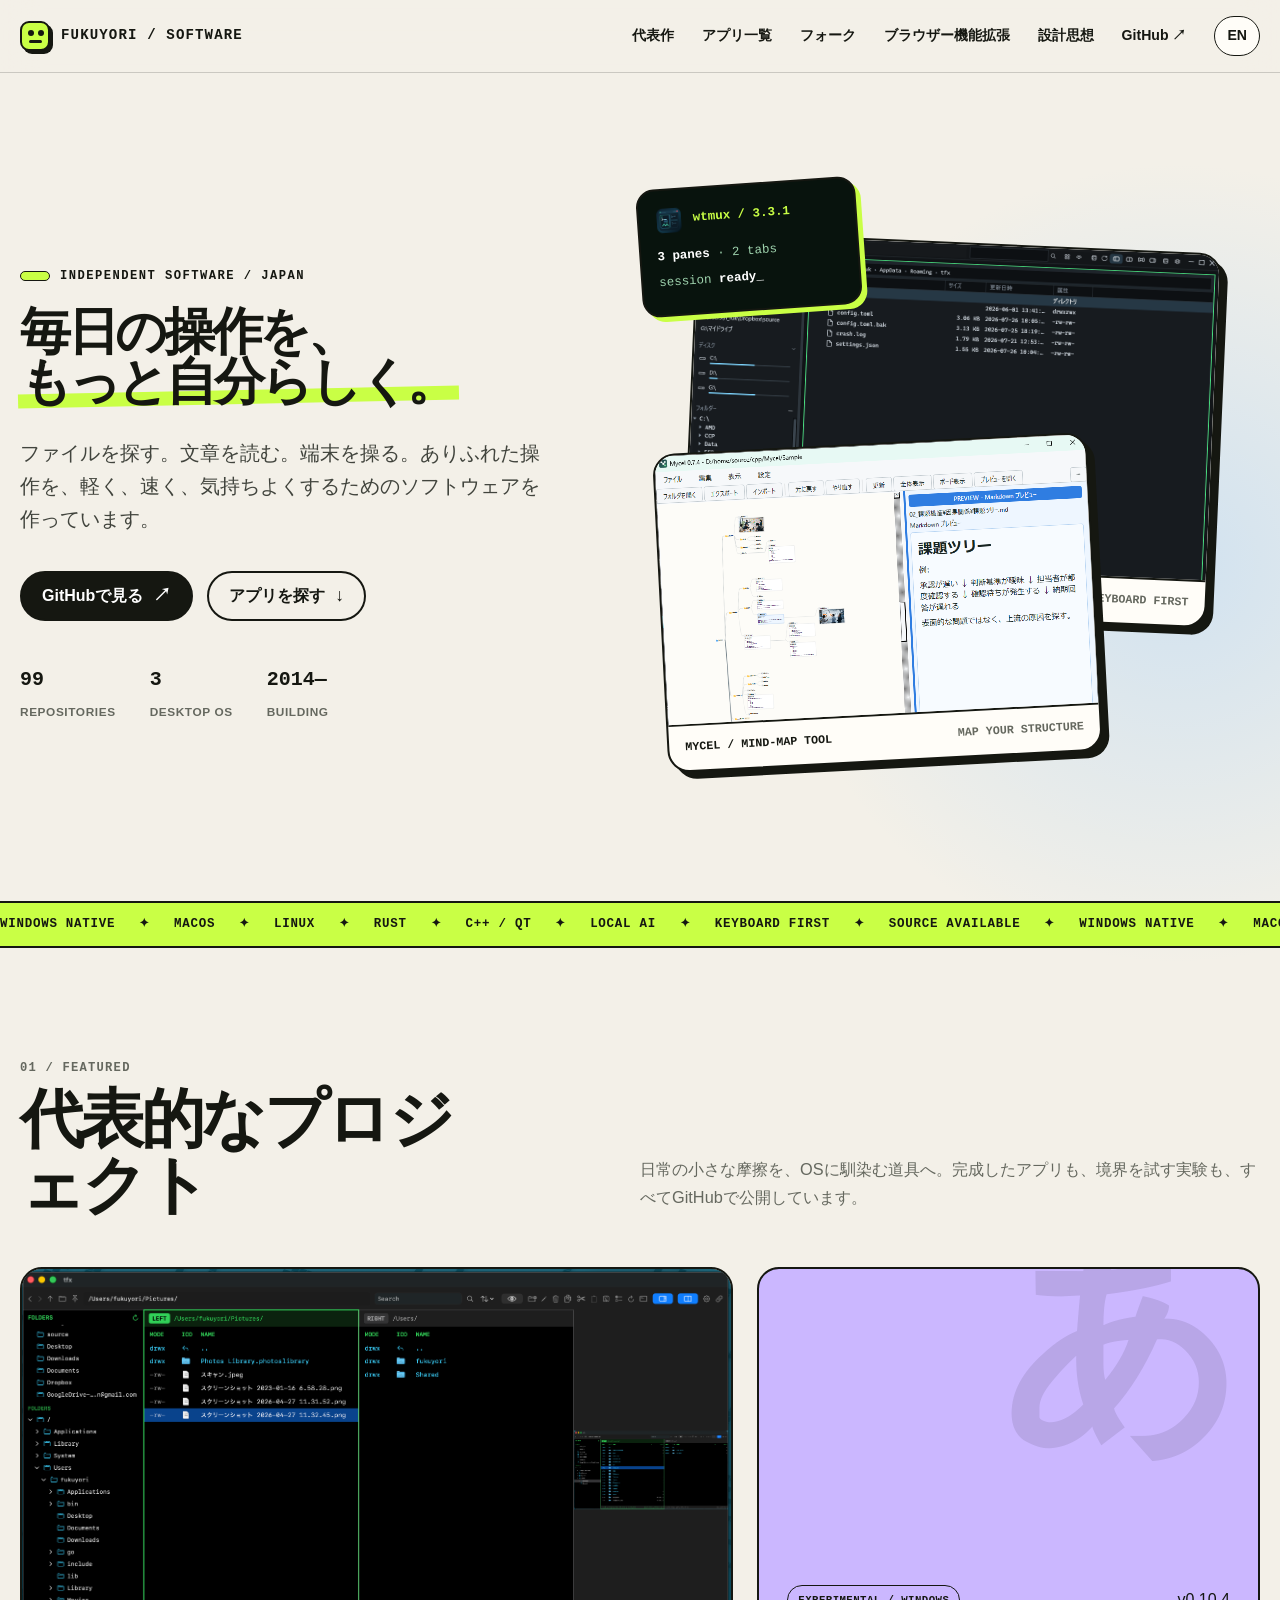
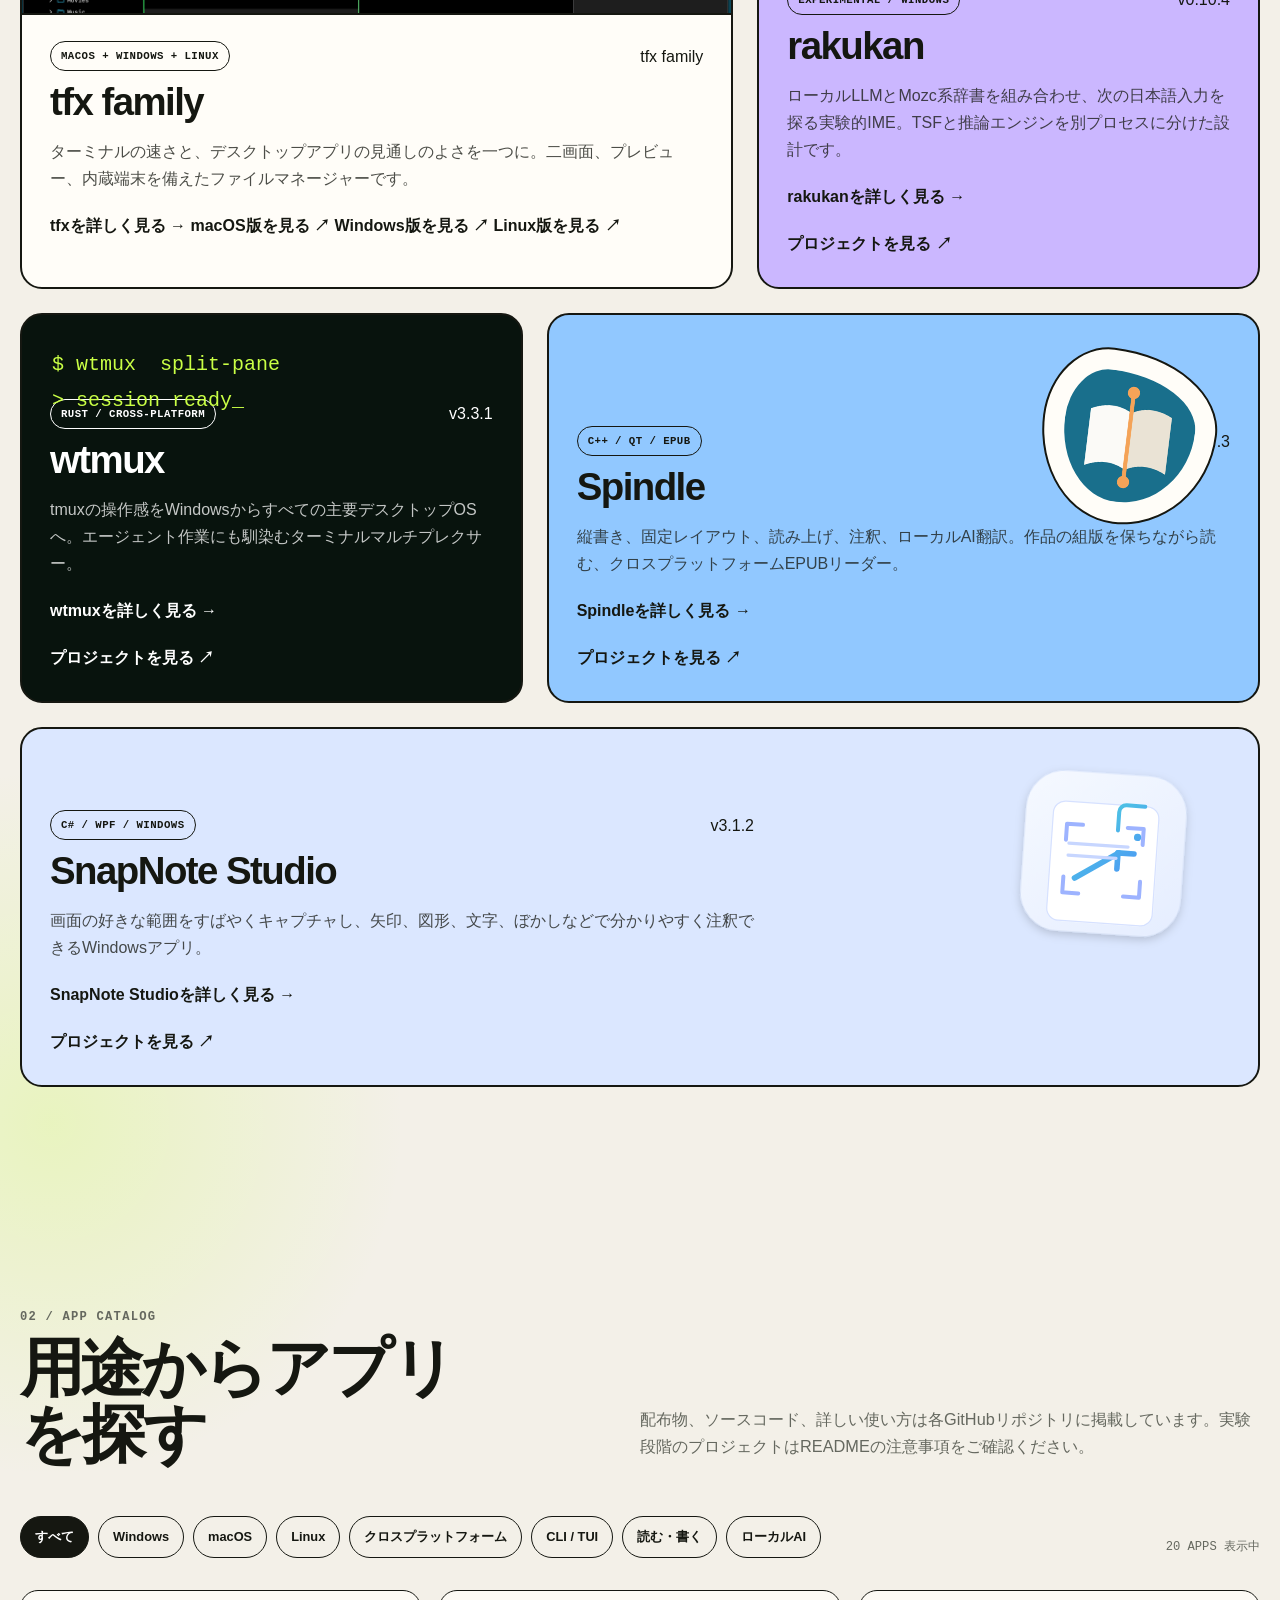
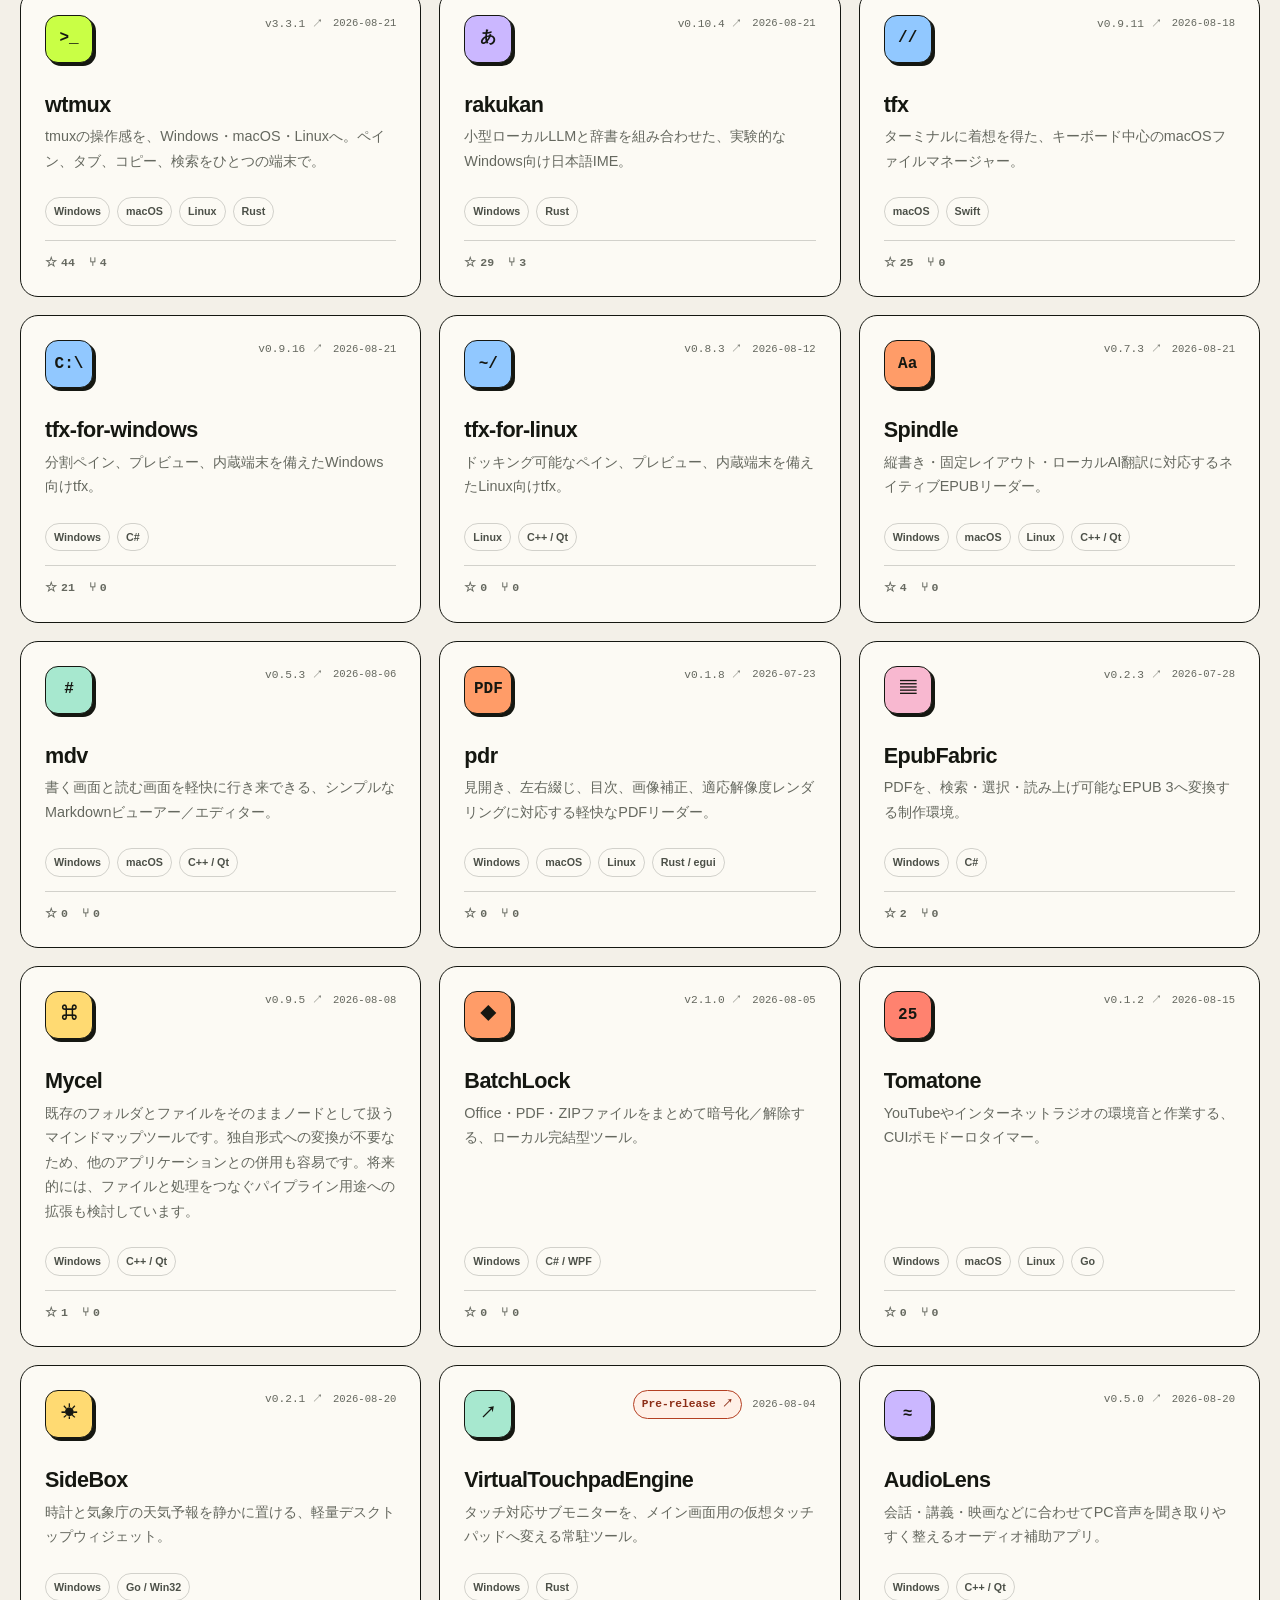
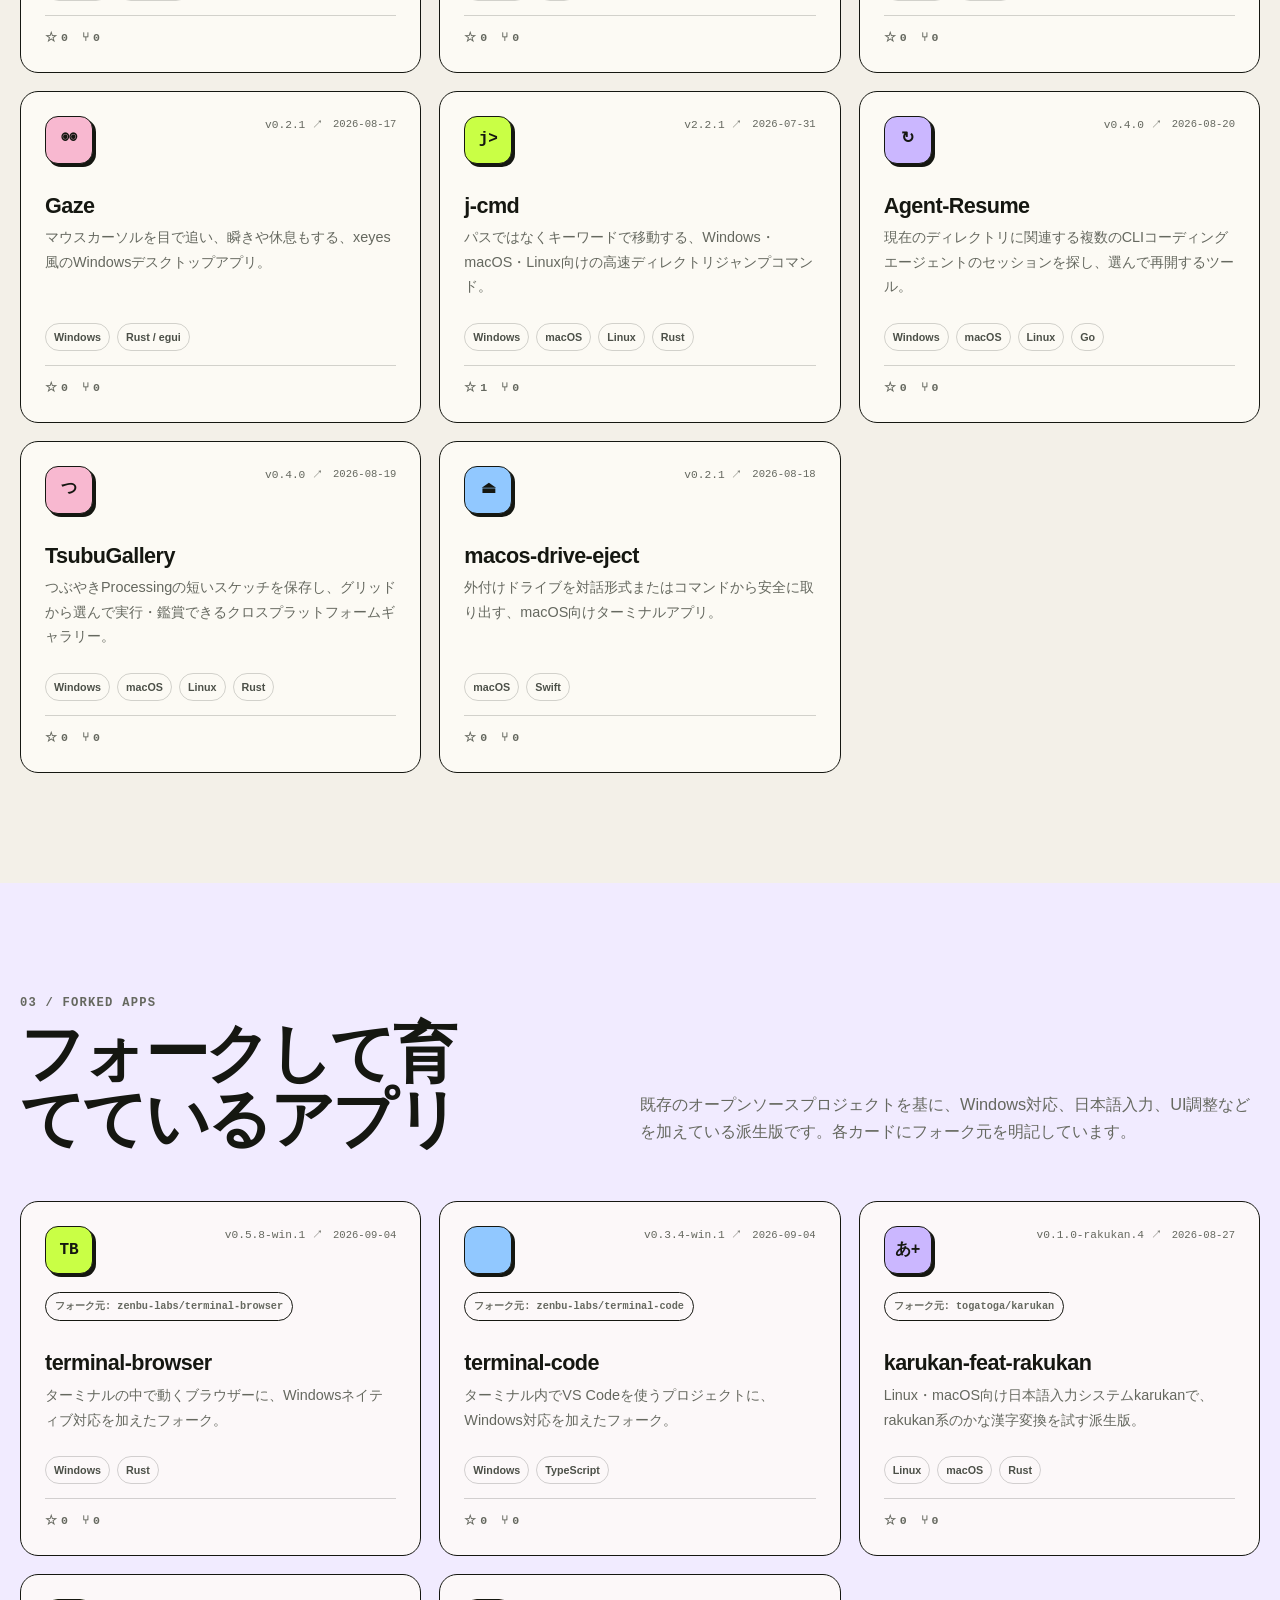
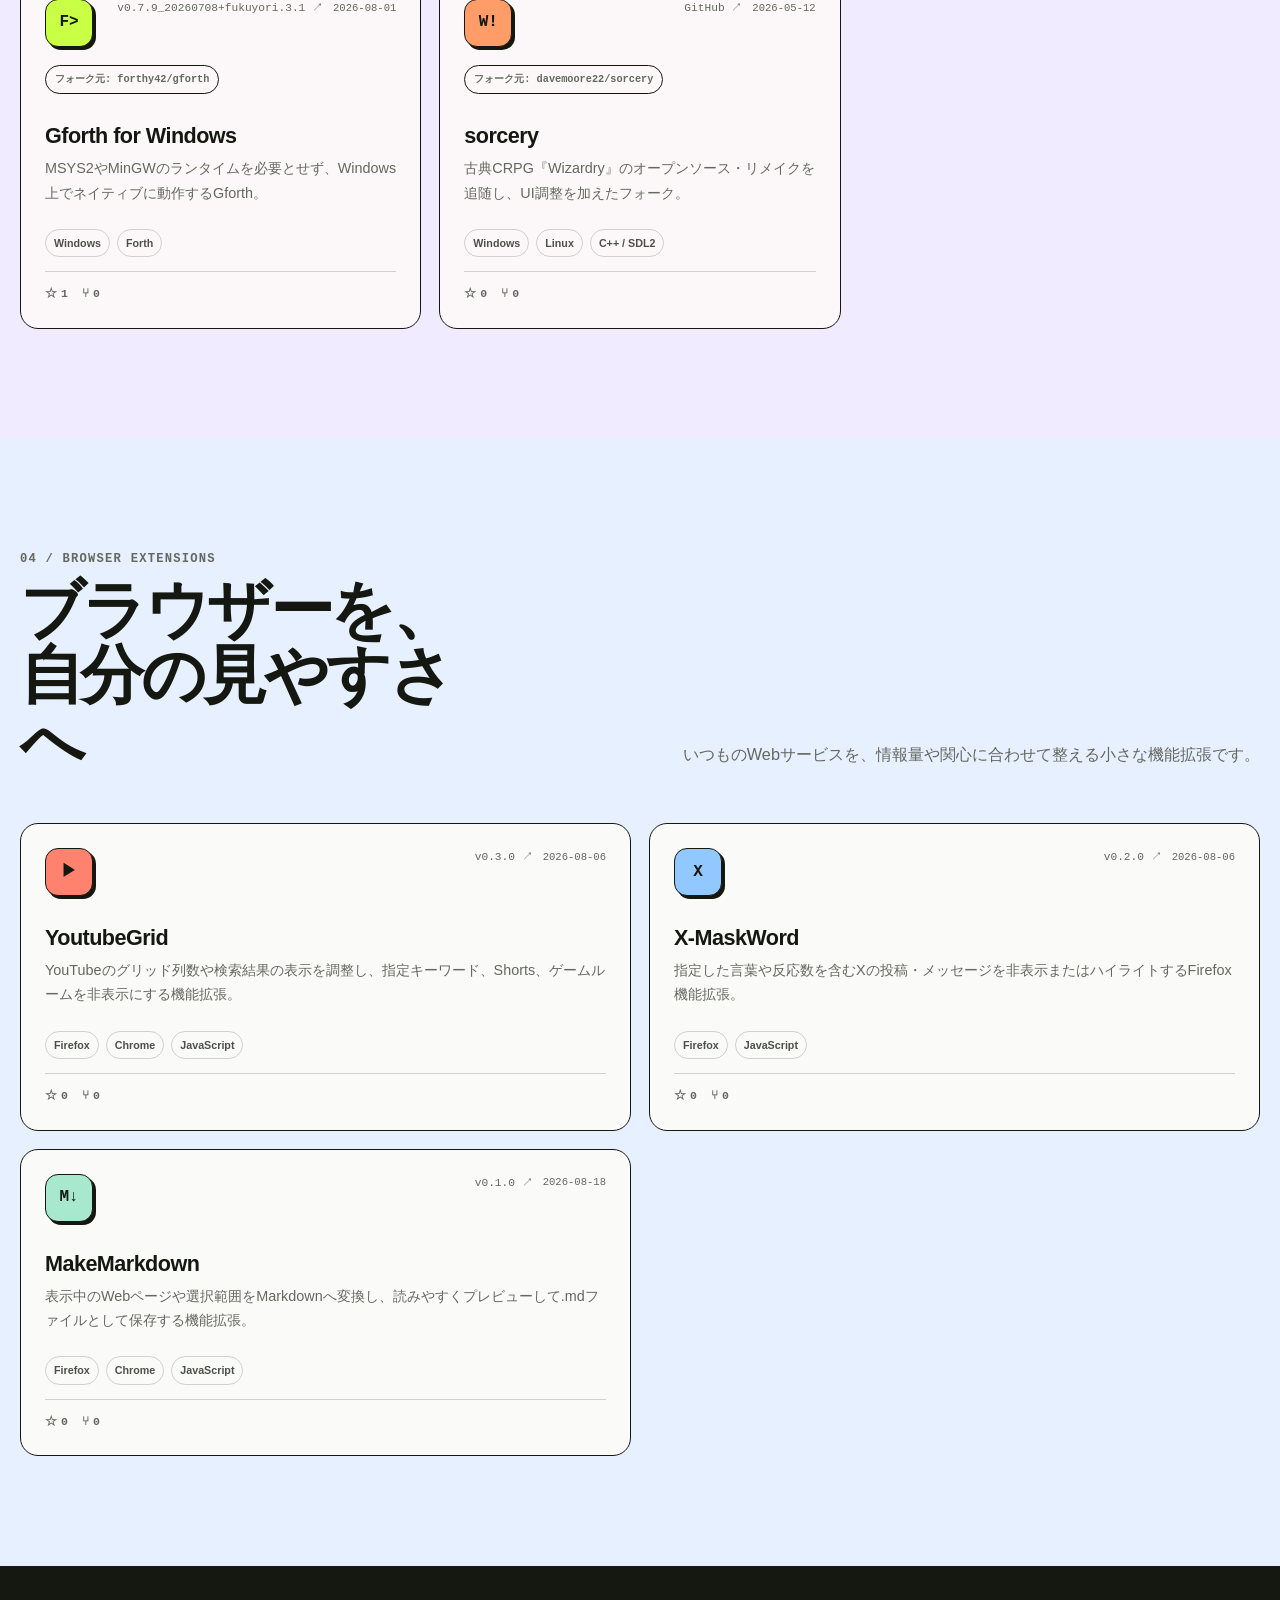
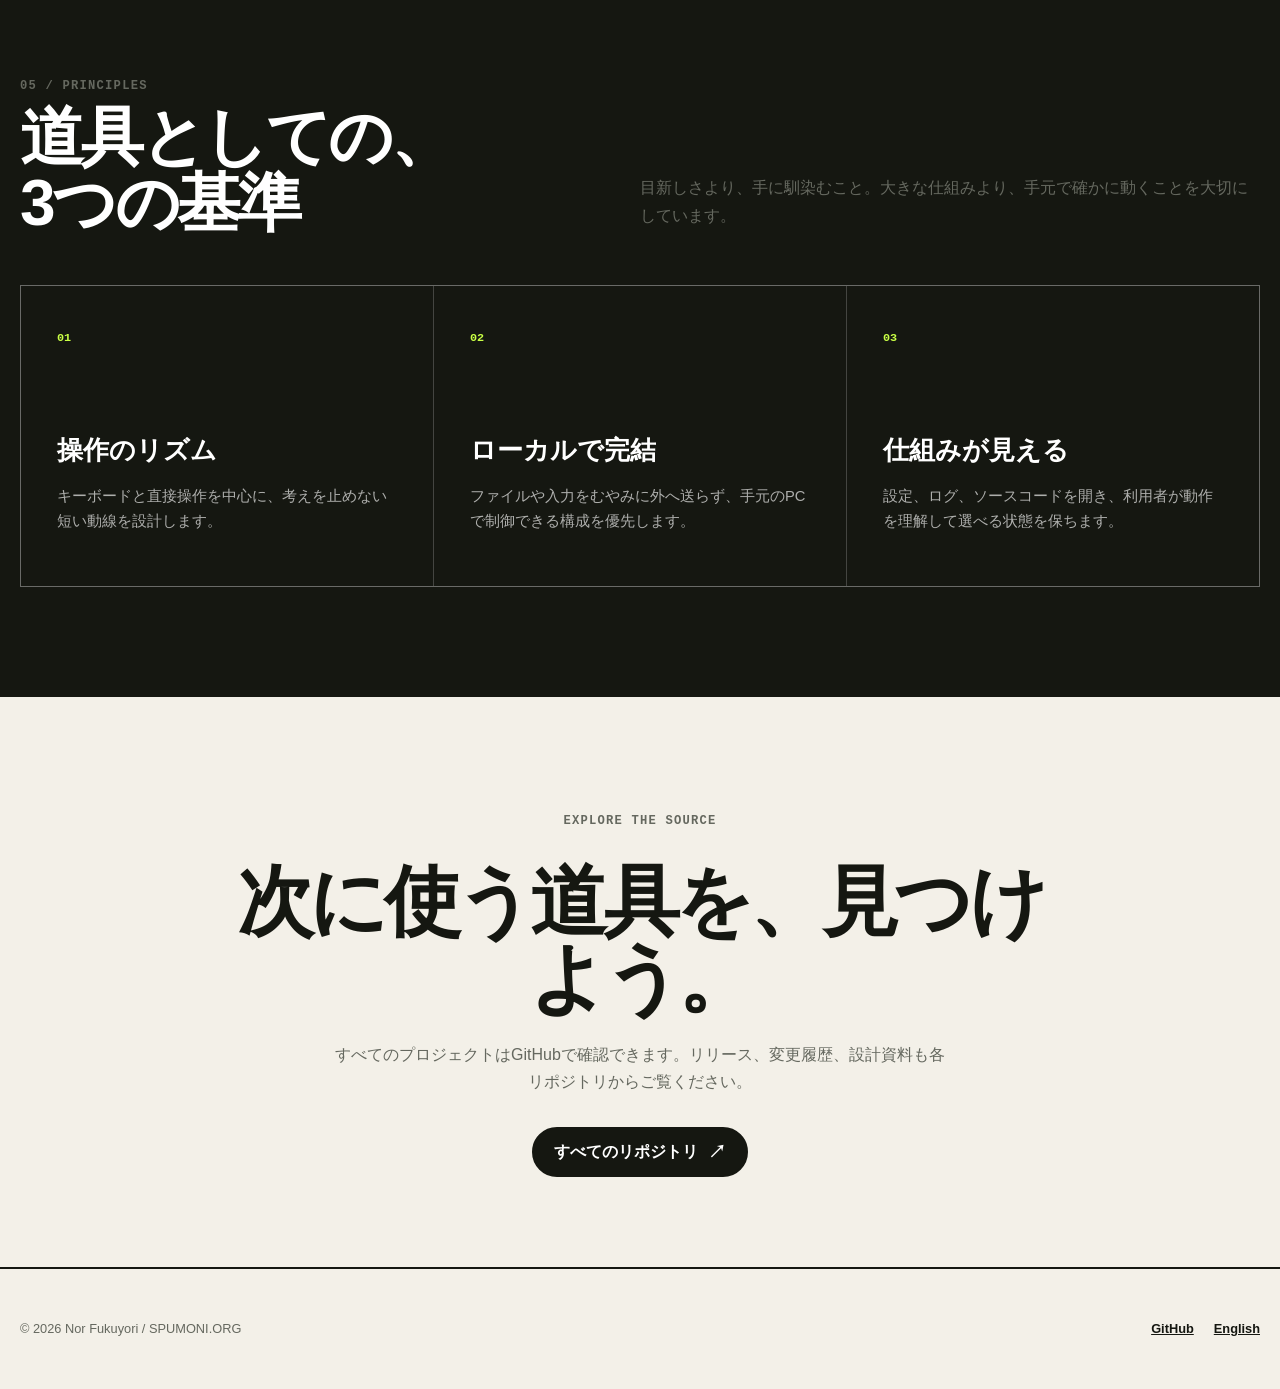
==== commit b4bf64a2: "feat: separate forked apps in catalog" ====
--- a/index.html
+++ b/index.html
@@ -29,6 +29,7 @@
       <nav class="site-nav" aria-label="メインナビゲーション" data-site-nav>
         <a href="#featured">代表作</a>
         <a href="#apps">アプリ一覧</a>
+        <a href="#forks">フォーク</a>
         <a href="#extensions">ブラウザー機能拡張</a>
         <a href="#principles">設計思想</a>
         <a href="https://github.com/fukuyori" target="_blank" rel="noreferrer">GitHub ↗</a>
@@ -174,11 +175,24 @@
       </div>
     </section>
 
+    <section class="section forks" id="forks">
+      <div class="section-shell">
+        <div class="section-heading reveal">
+          <div>
+            <p class="section-kicker">03 / Forked apps</p>
+            <h2>フォークして育てているアプリ</h2>
+          </div>
+          <p class="heading-copy">既存のオープンソースプロジェクトを基に、Windows対応、日本語入力、UI調整などを加えている派生版です。各カードにフォーク元を明記しています。</p>
+        </div>
+        <div class="app-grid fork-grid" data-fork-grid></div>
+      </div>
+    </section>
+
     <section class="section extensions" id="extensions">
       <div class="section-shell">
         <div class="section-heading reveal">
           <div>
-            <p class="section-kicker">03 / Browser extensions</p>
+            <p class="section-kicker">04 / Browser extensions</p>
             <h2>ブラウザーを、自分の見やすさへ</h2>
           </div>
           <p class="heading-copy">いつものWebサービスを、情報量や関心に合わせて整える小さな機能拡張です。</p>
@@ -191,7 +205,7 @@
       <div class="section-shell">
         <div class="section-heading reveal">
           <div>
-            <p class="section-kicker">04 / Principles</p>
+            <p class="section-kicker">05 / Principles</p>
             <h2>道具としての、3つの基準</h2>
           </div>
           <p class="heading-copy">目新しさより、手に馴染むこと。大きな仕組みより、手元で確かに動くことを大切にしています。</p>
--- a/styles.css
+++ b/styles.css
@@ -685,6 +685,26 @@
   display: grid;
   grid-template-columns: repeat(3, minmax(0, 1fr));
   gap: 18px;
+}
+
+.forks {
+  background: #f1ebff;
+}
+
+.fork-card {
+  background: rgba(255, 253, 248, 0.66);
+}
+
+.app-origin {
+  align-self: flex-start;
+  margin-top: 18px;
+  padding: 5px 9px;
+  border: 1px solid var(--ink);
+  border-radius: 999px;
+  color: var(--muted);
+  font-family: "Cascadia Code", "SFMono-Regular", Consolas, monospace;
+  font-size: 0.64rem;
+  font-weight: 800;
 }
 
 .extensions {
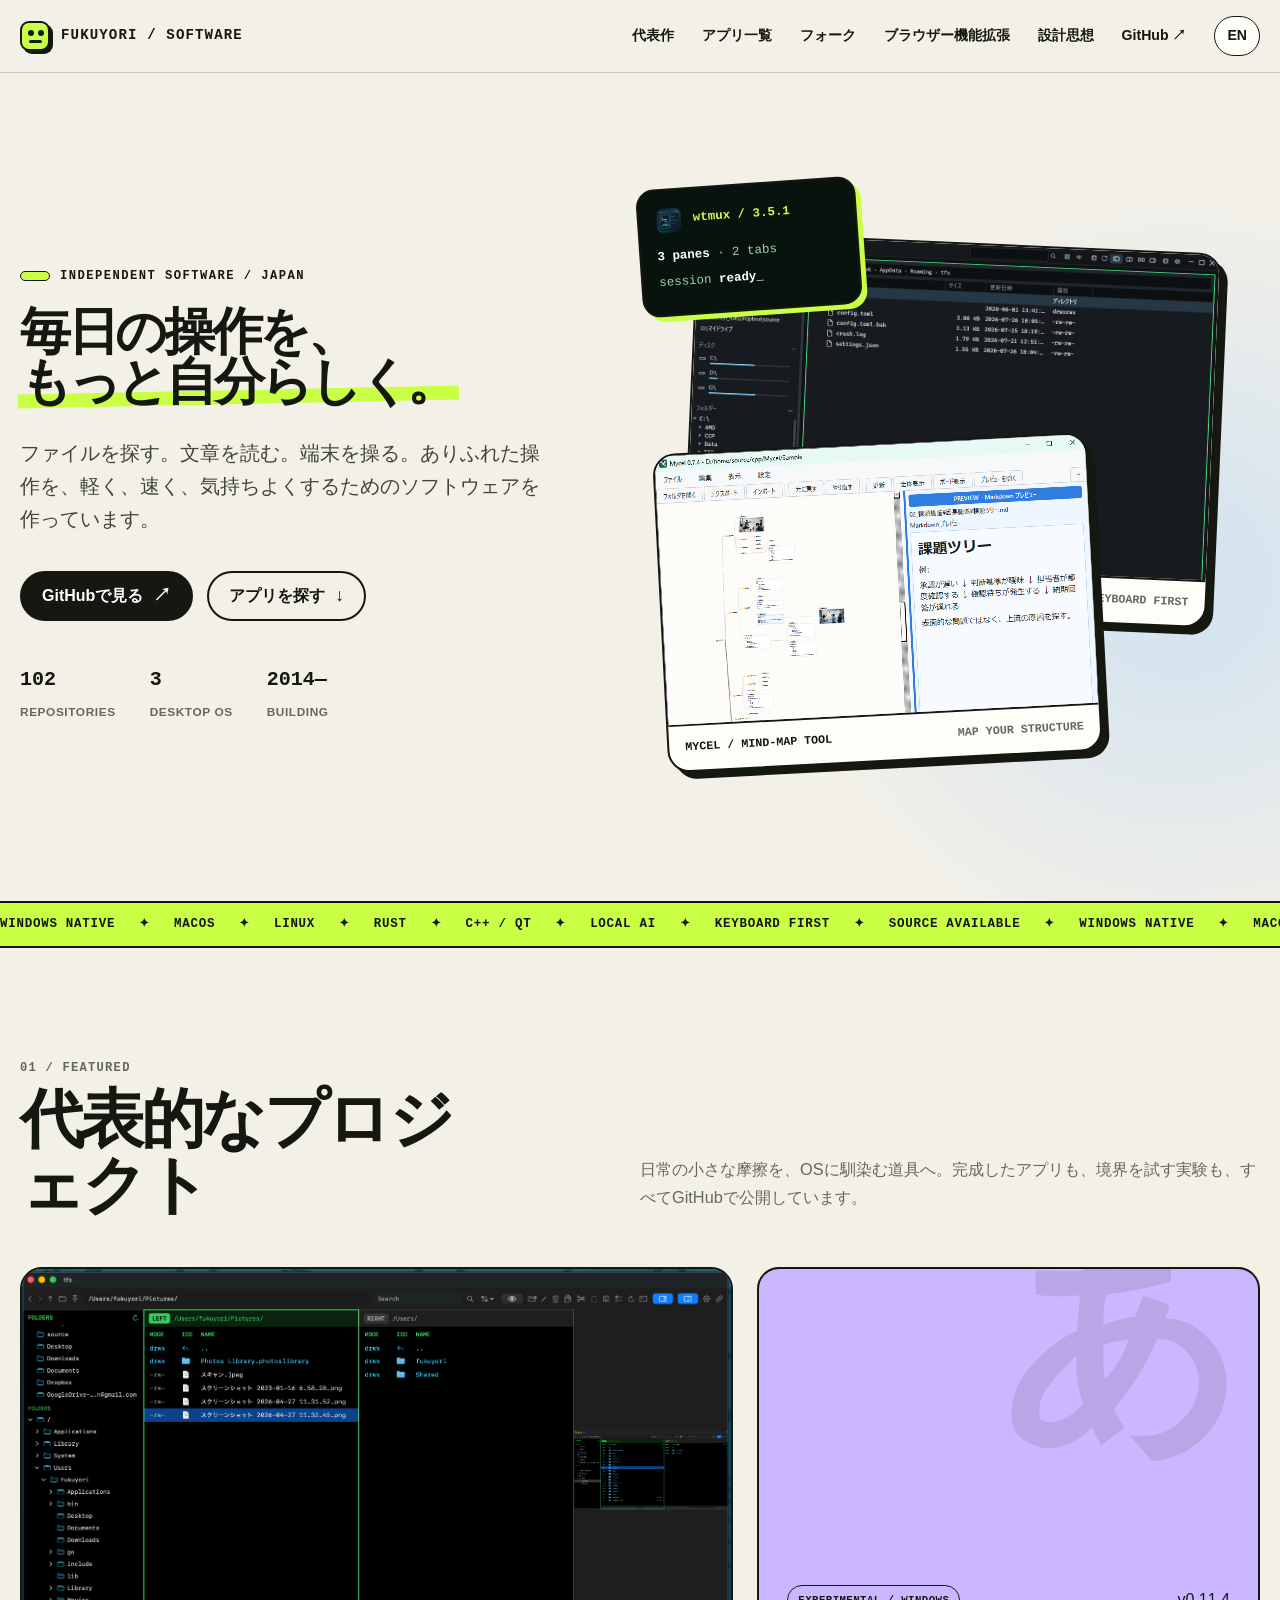
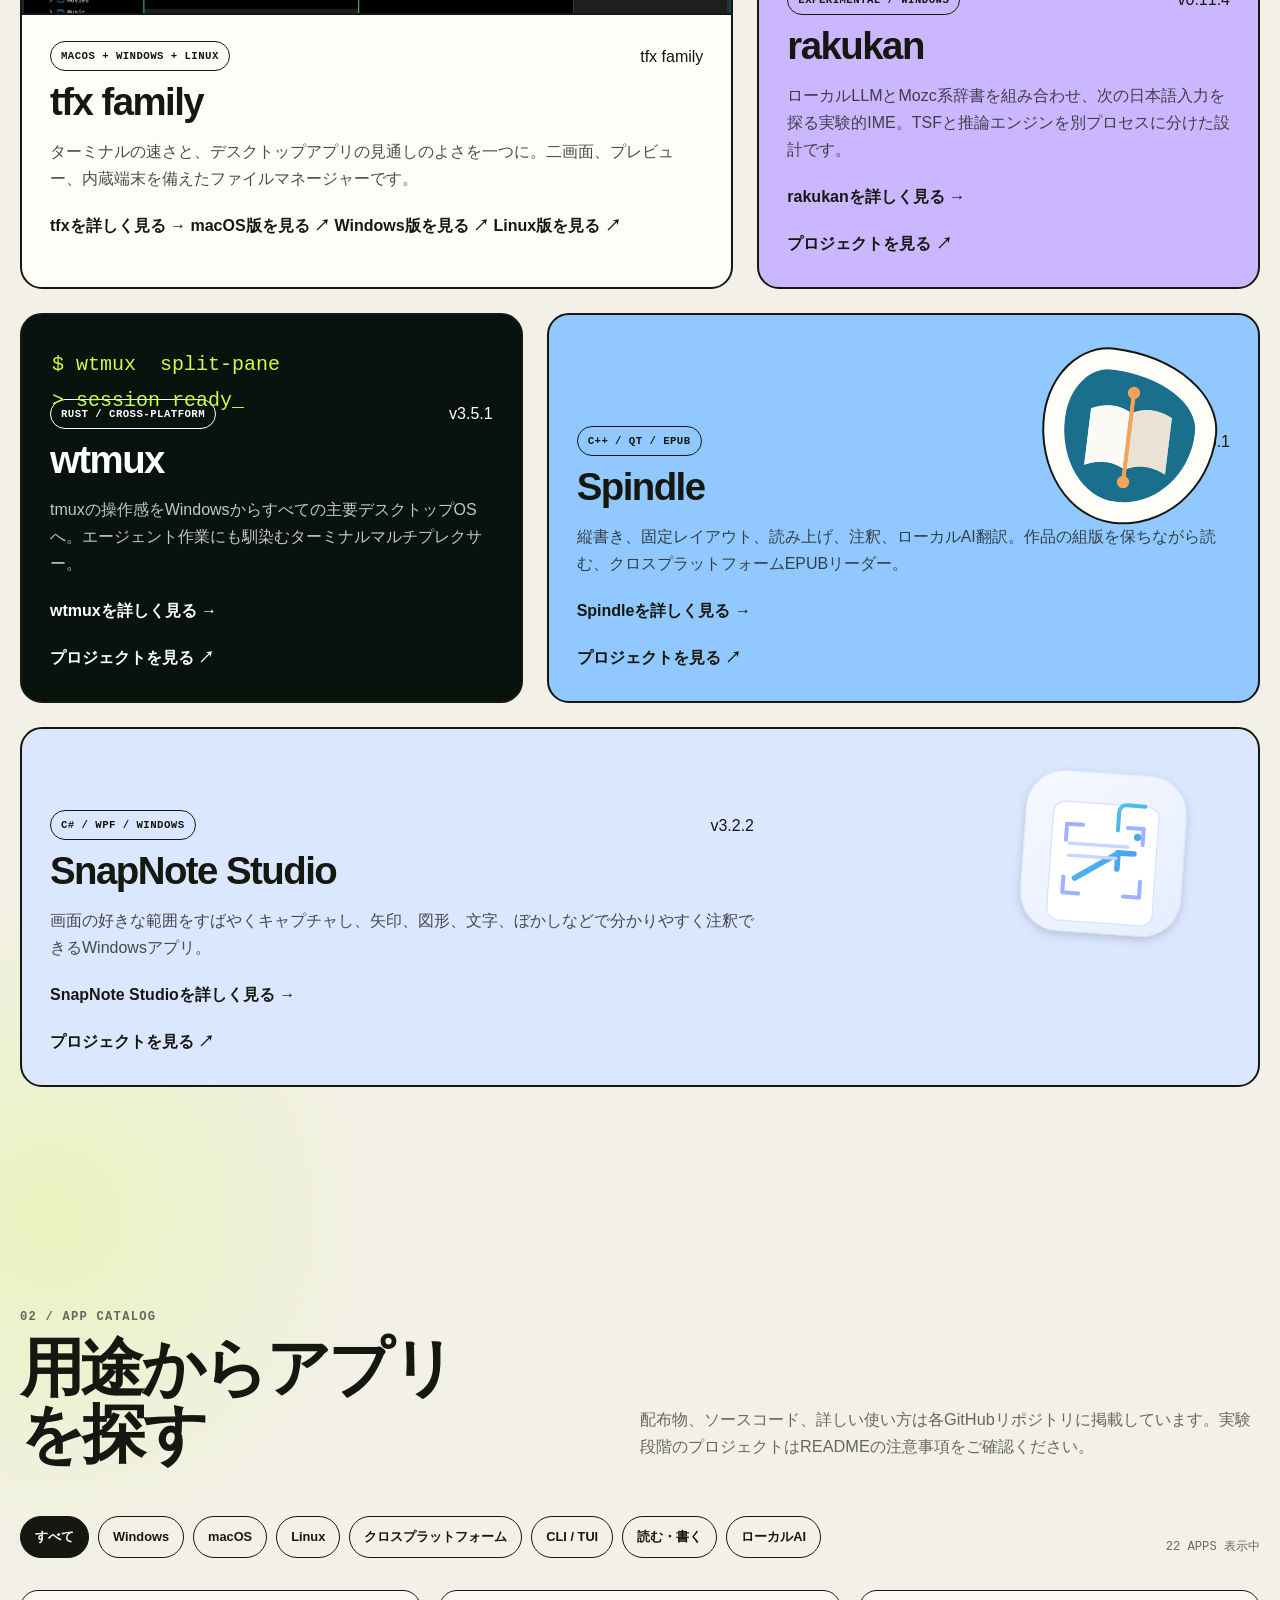
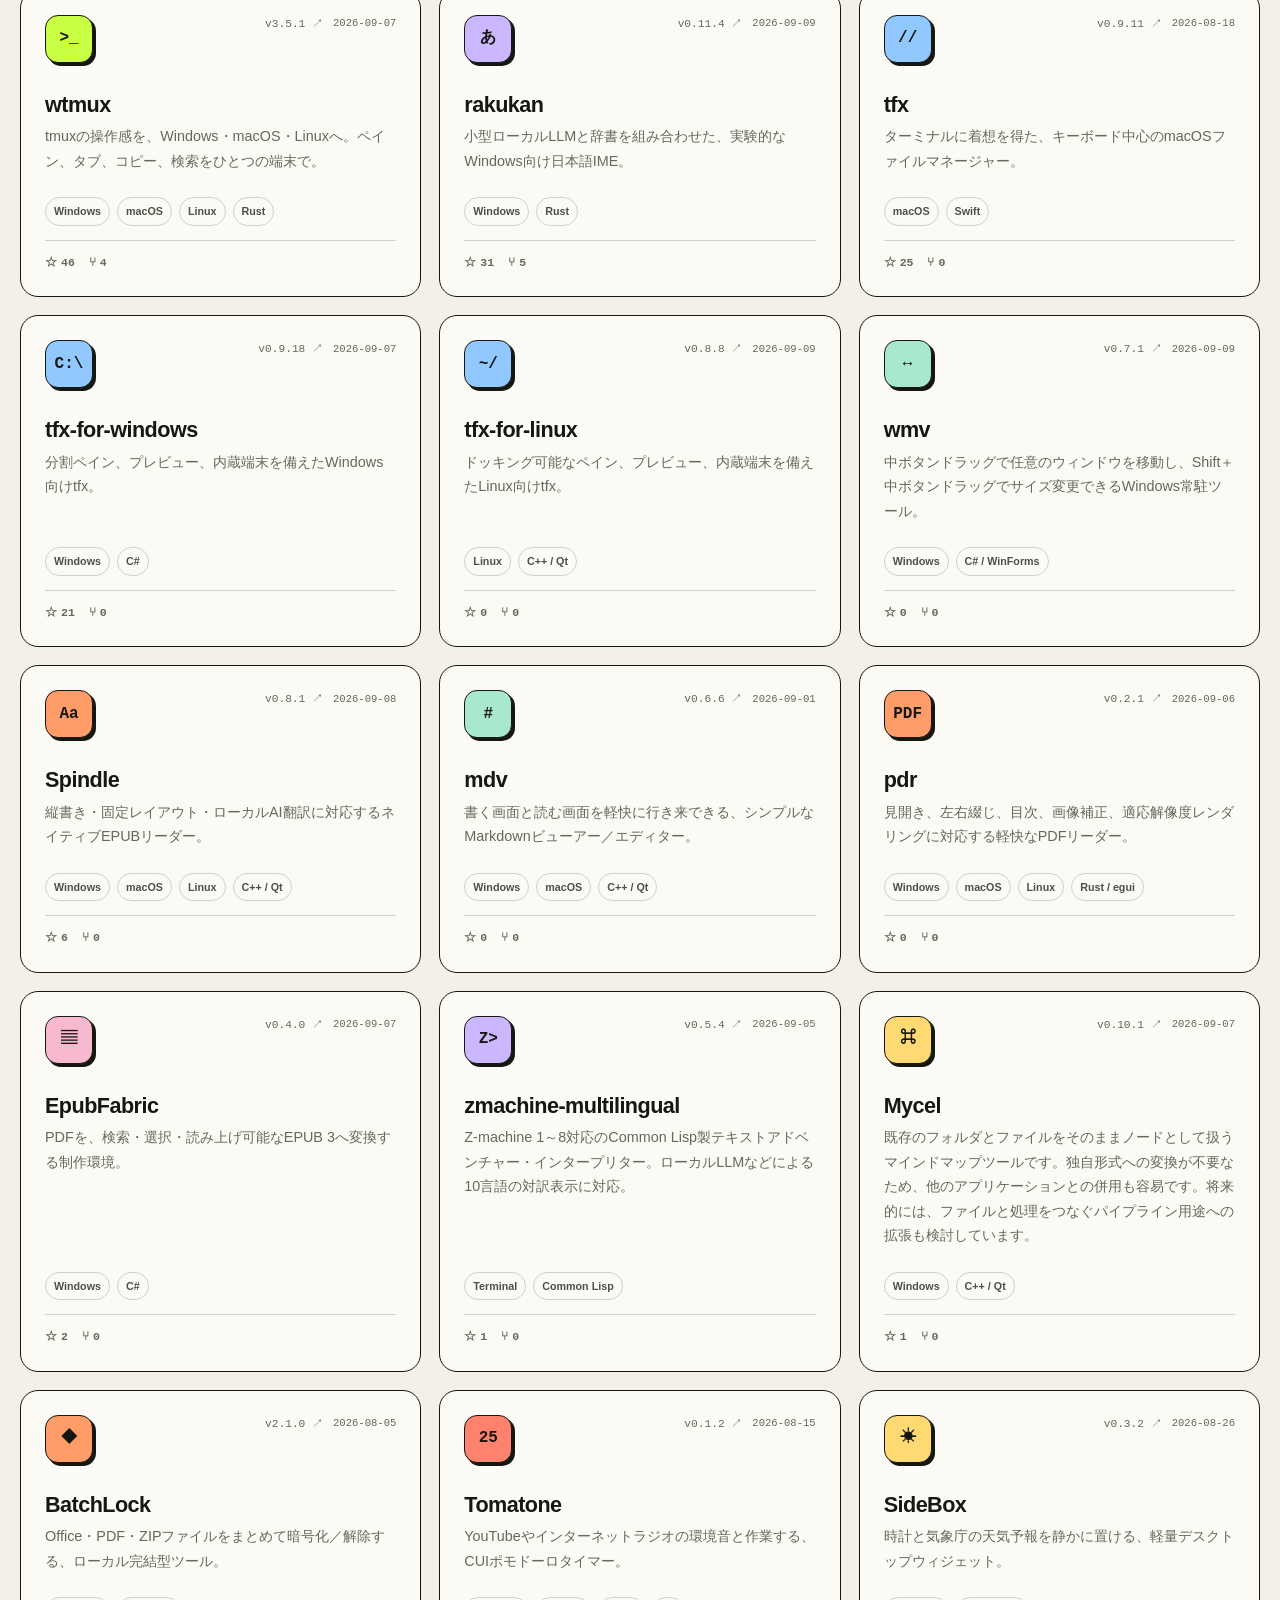
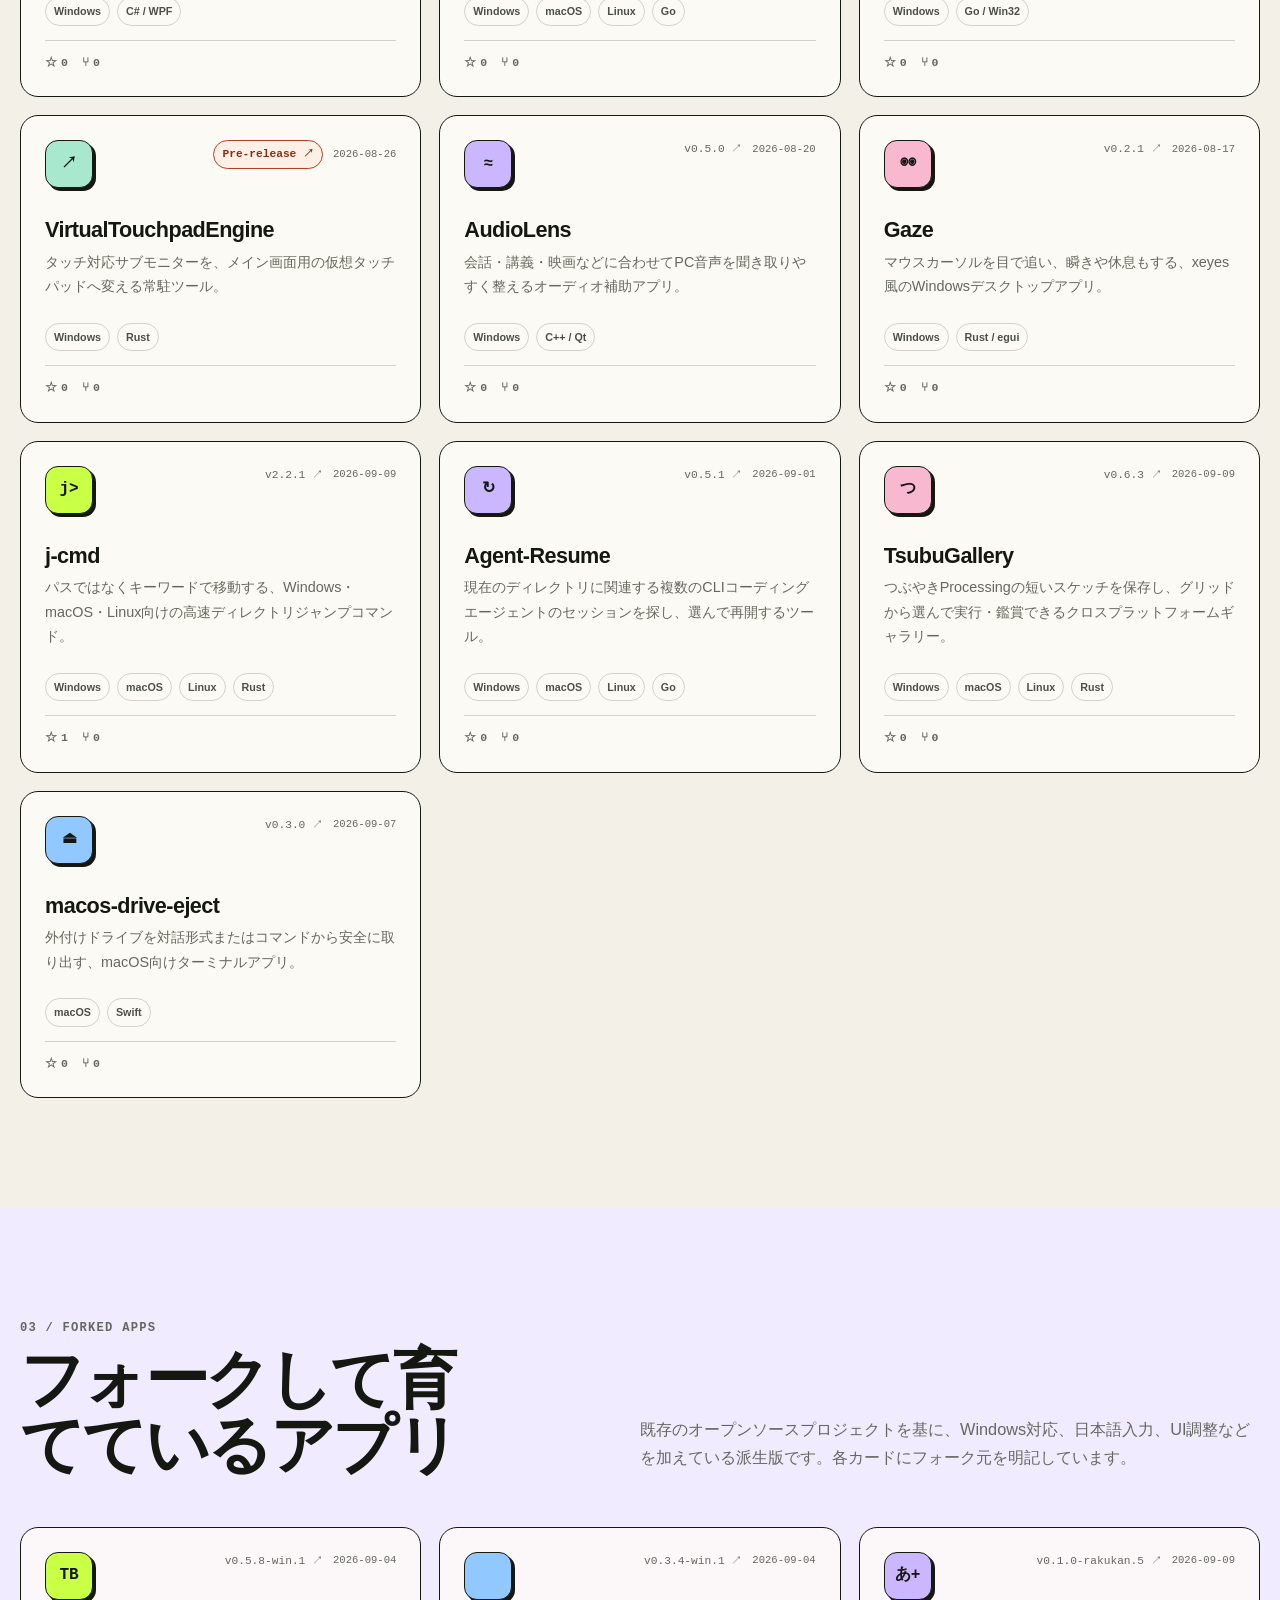
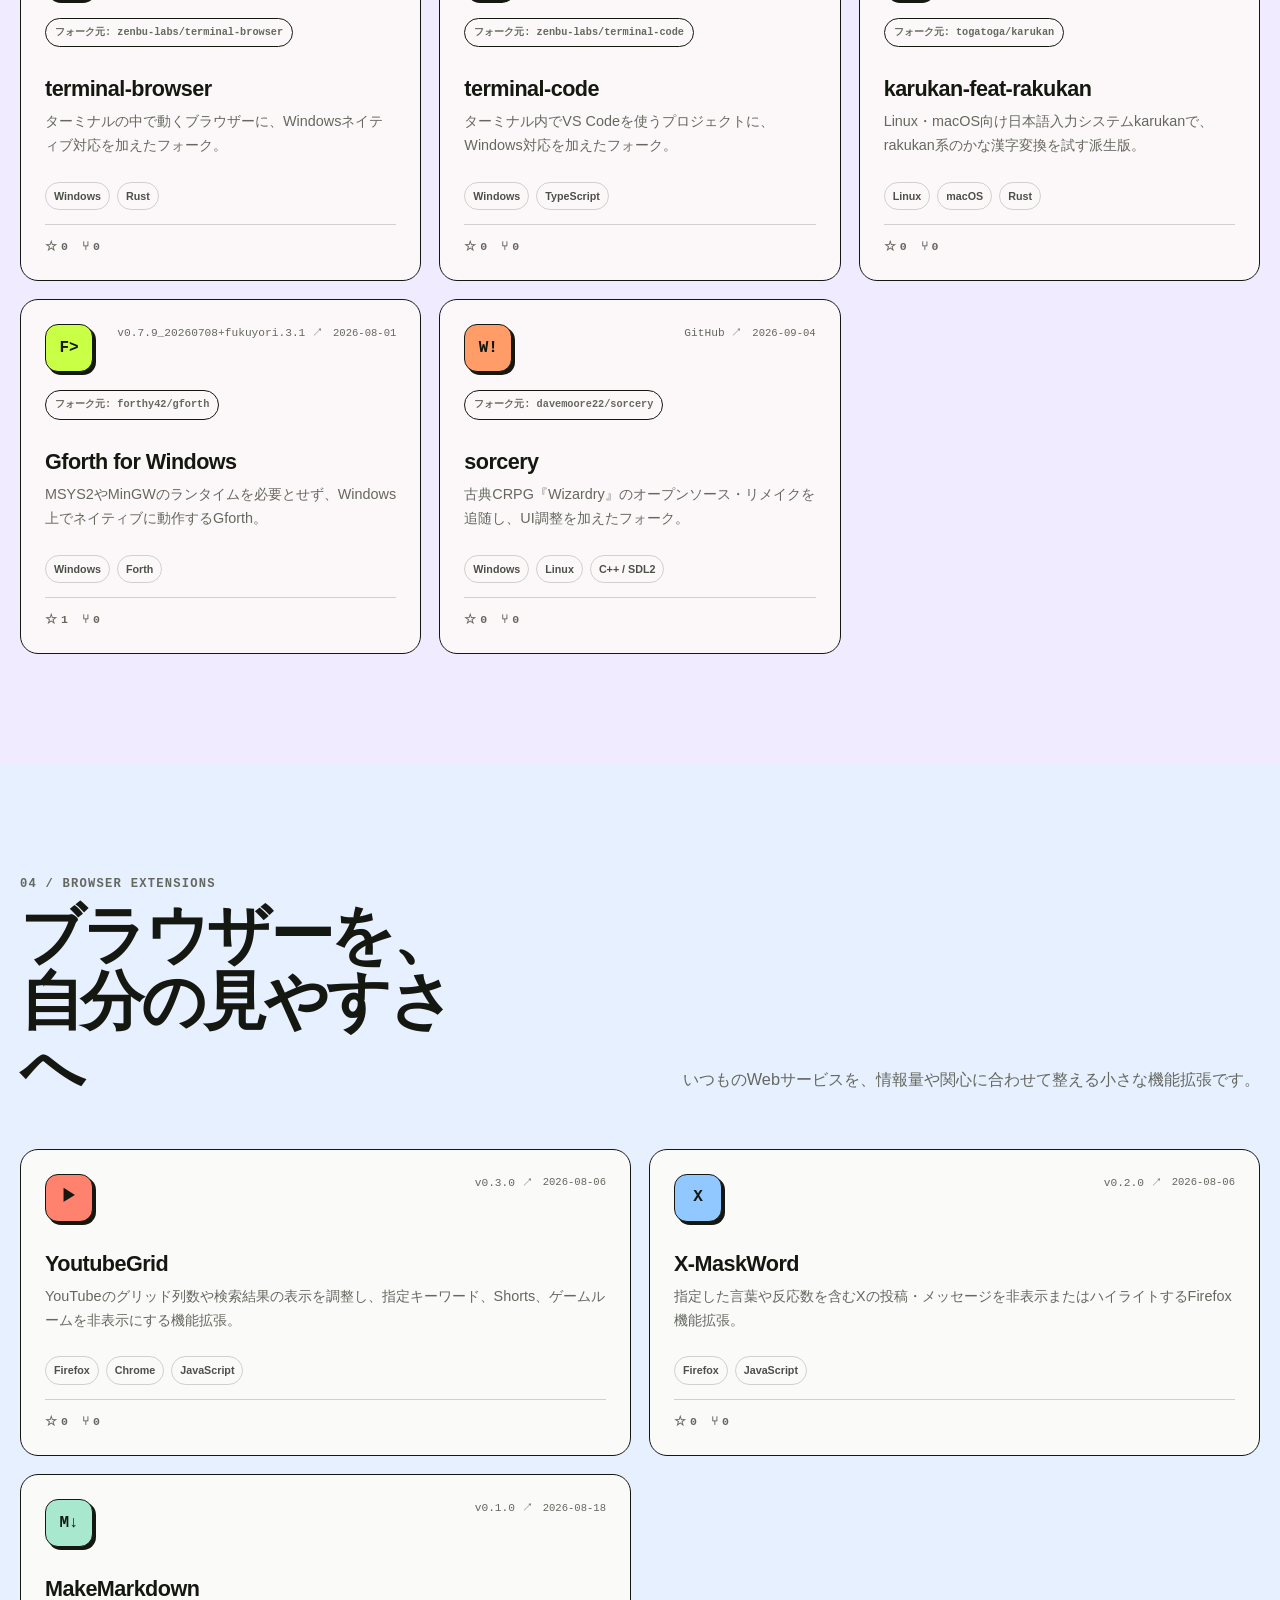
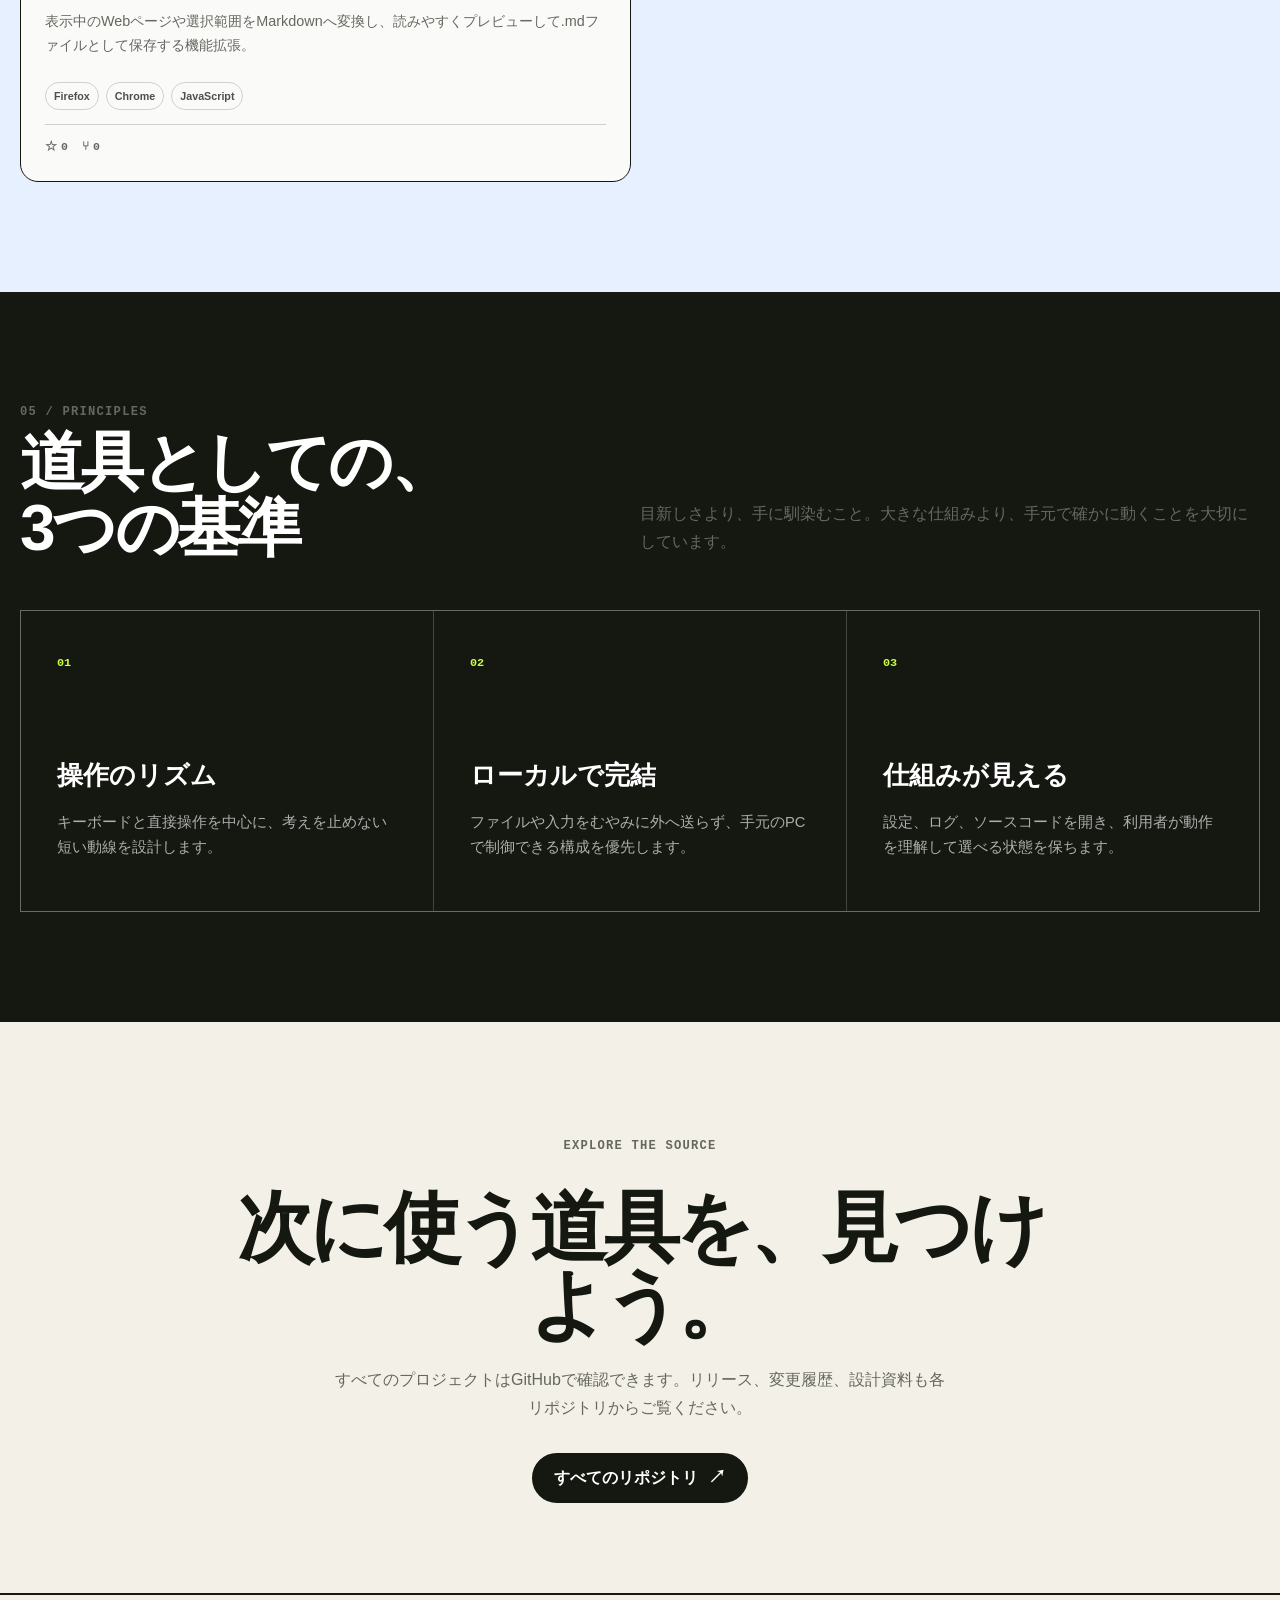
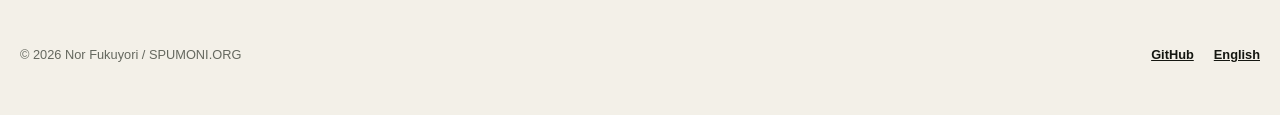
==== commit b8f65de1: "feat: refresh app catalog" ====
--- a/index.html
+++ b/index.html
@@ -49,7 +49,7 @@
           <a class="button secondary" href="#apps">アプリを探す</a>
         </div>
         <ul class="hero-stats" aria-label="活動概要">
-          <li><strong>99</strong><span>Repositories</span></li>
+          <li><strong>102</strong><span>Repositories</span></li>
           <li><strong>3</strong><span>Desktop OS</span></li>
           <li><strong>2014—</strong><span>Building</span></li>
         </ul>
@@ -57,7 +57,7 @@
 
       <div class="hero-visual reveal" aria-label="tfxとMycelの画面">
         <div class="terminal-chip">
-          <header><img src="assets/wtmux-icon.png" alt=""> wtmux / 3.3.1</header>
+          <header><img src="assets/wtmux-icon.png" alt=""> wtmux / 3.5.1</header>
           <p><b>3 panes</b> · 2 tabs</p>
           <p>session <b>ready_</b></p>
         </div>
@@ -105,7 +105,7 @@
 
           <article class="feature-card rakukan reveal">
             <div class="feature-content">
-              <div class="card-topline"><span class="pill">Experimental / Windows</span><span>v0.10.4</span></div>
+              <div class="card-topline"><span class="pill">Experimental / Windows</span><span>v0.11.4</span></div>
               <h3>rakukan</h3>
               <p>ローカルLLMとMozc系辞書を組み合わせ、次の日本語入力を探る実験的IME。TSFと推論エンジンを別プロセスに分けた設計です。</p>
               <a class="text-link" href="rakukan/">rakukanを詳しく見る →</a>
@@ -115,7 +115,7 @@
 
           <article class="feature-card wtmux reveal">
             <div class="feature-content">
-              <div class="card-topline"><span class="pill">Rust / Cross-platform</span><span>v3.3.1</span></div>
+              <div class="card-topline"><span class="pill">Rust / Cross-platform</span><span>v3.5.1</span></div>
               <h3>wtmux</h3>
               <p>tmuxの操作感をWindowsからすべての主要デスクトップOSへ。エージェント作業にも馴染むターミナルマルチプレクサー。</p>
               <a class="text-link" href="wtmux/">wtmuxを詳しく見る →</a>
@@ -126,7 +126,7 @@
           <article class="feature-card spindle reveal">
             <img class="spindle-art" src="assets/spindle-icon.png" alt="Spindleのアプリアイコン">
             <div class="feature-content">
-              <div class="card-topline"><span class="pill">C++ / Qt / EPUB</span><span>v0.7.3</span></div>
+              <div class="card-topline"><span class="pill">C++ / Qt / EPUB</span><span>v0.8.1</span></div>
               <h3>Spindle</h3>
               <p>縦書き、固定レイアウト、読み上げ、注釈、ローカルAI翻訳。作品の組版を保ちながら読む、クロスプラットフォームEPUBリーダー。</p>
               <a class="text-link" href="spindle/">Spindleを詳しく見る →</a>
@@ -137,7 +137,7 @@
           <article class="feature-card snapnote reveal">
             <img class="snapnote-art" src="assets/snapnote-icon.svg" alt="SnapNote Studioのアプリアイコン">
             <div class="feature-content">
-              <div class="card-topline"><span class="pill">C# / WPF / Windows</span><span>v3.1.2</span></div>
+              <div class="card-topline"><span class="pill">C# / WPF / Windows</span><span>v3.2.2</span></div>
               <h3>SnapNote Studio</h3>
               <p>画面の好きな範囲をすばやくキャプチャし、矢印、図形、文字、ぼかしなどで分かりやすく注釈できるWindowsアプリ。</p>
               <a class="text-link" href="snapnote/">SnapNote Studioを詳しく見る →</a>
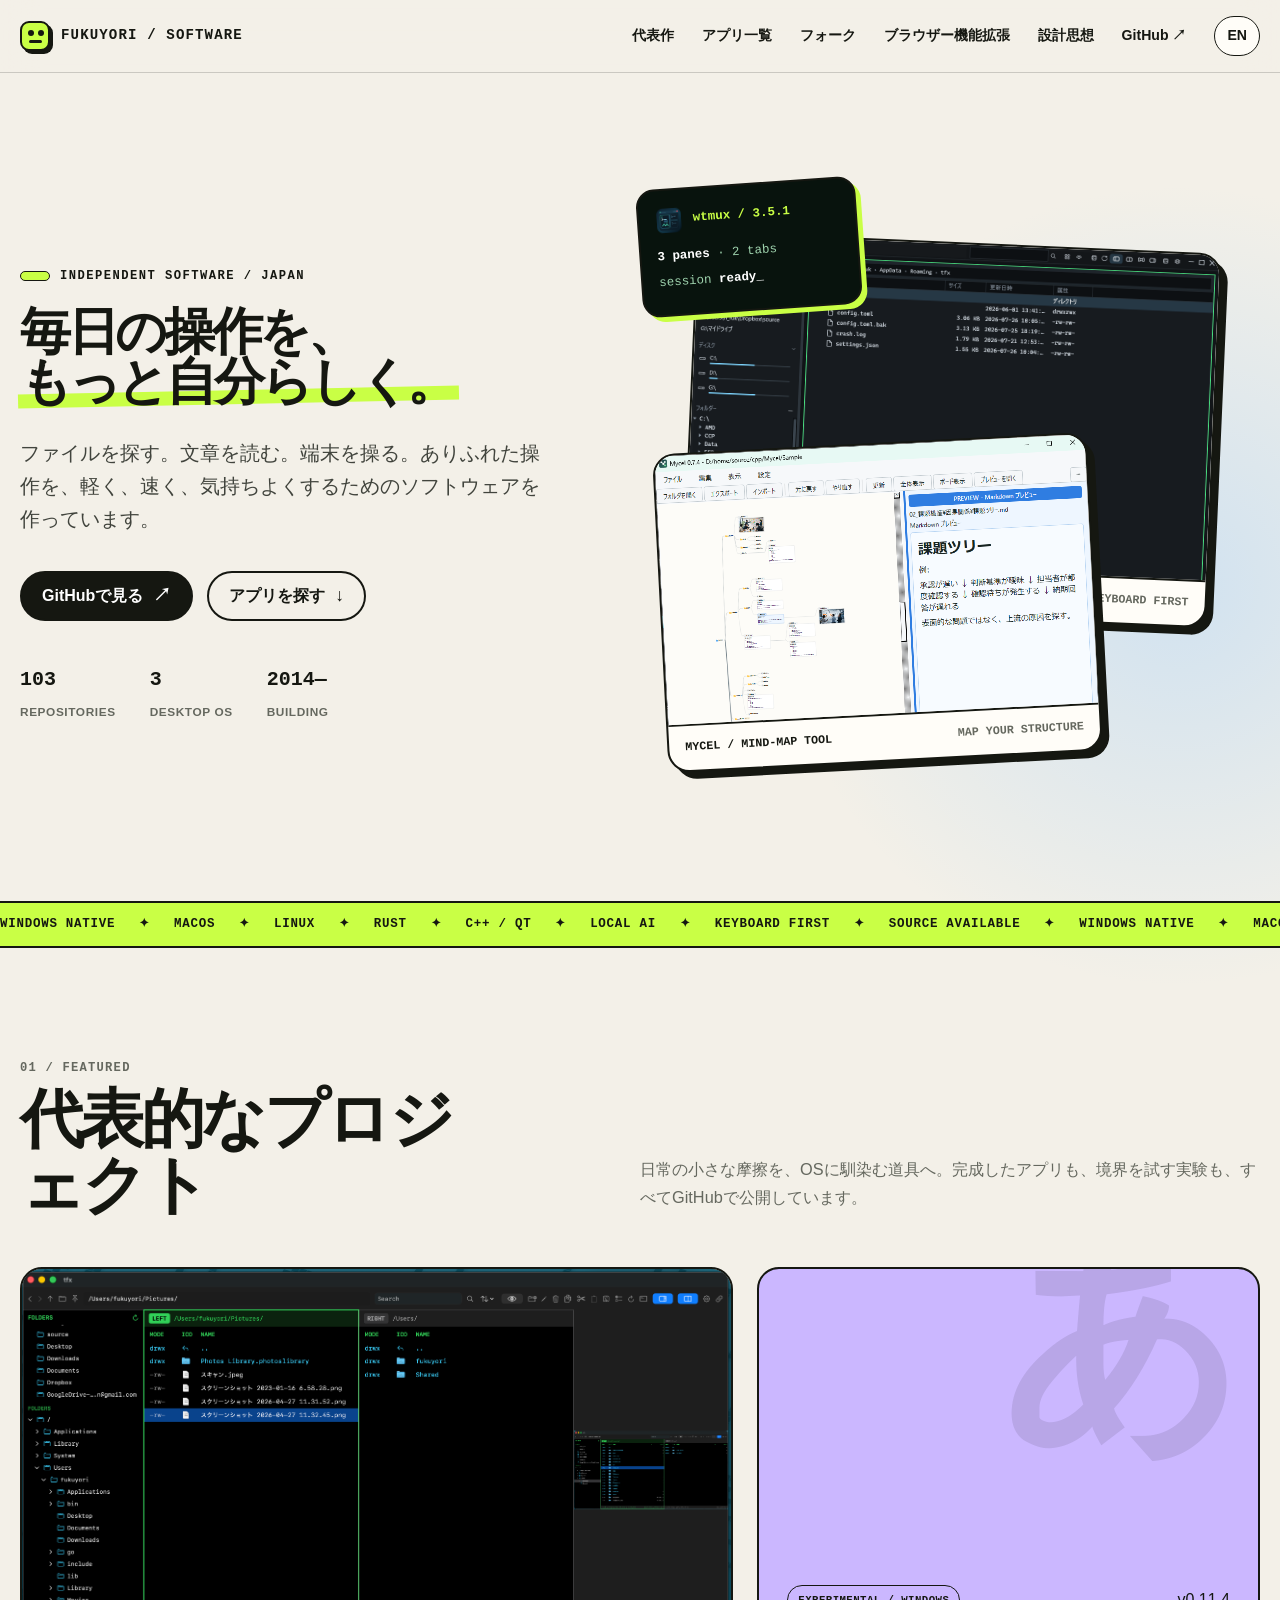
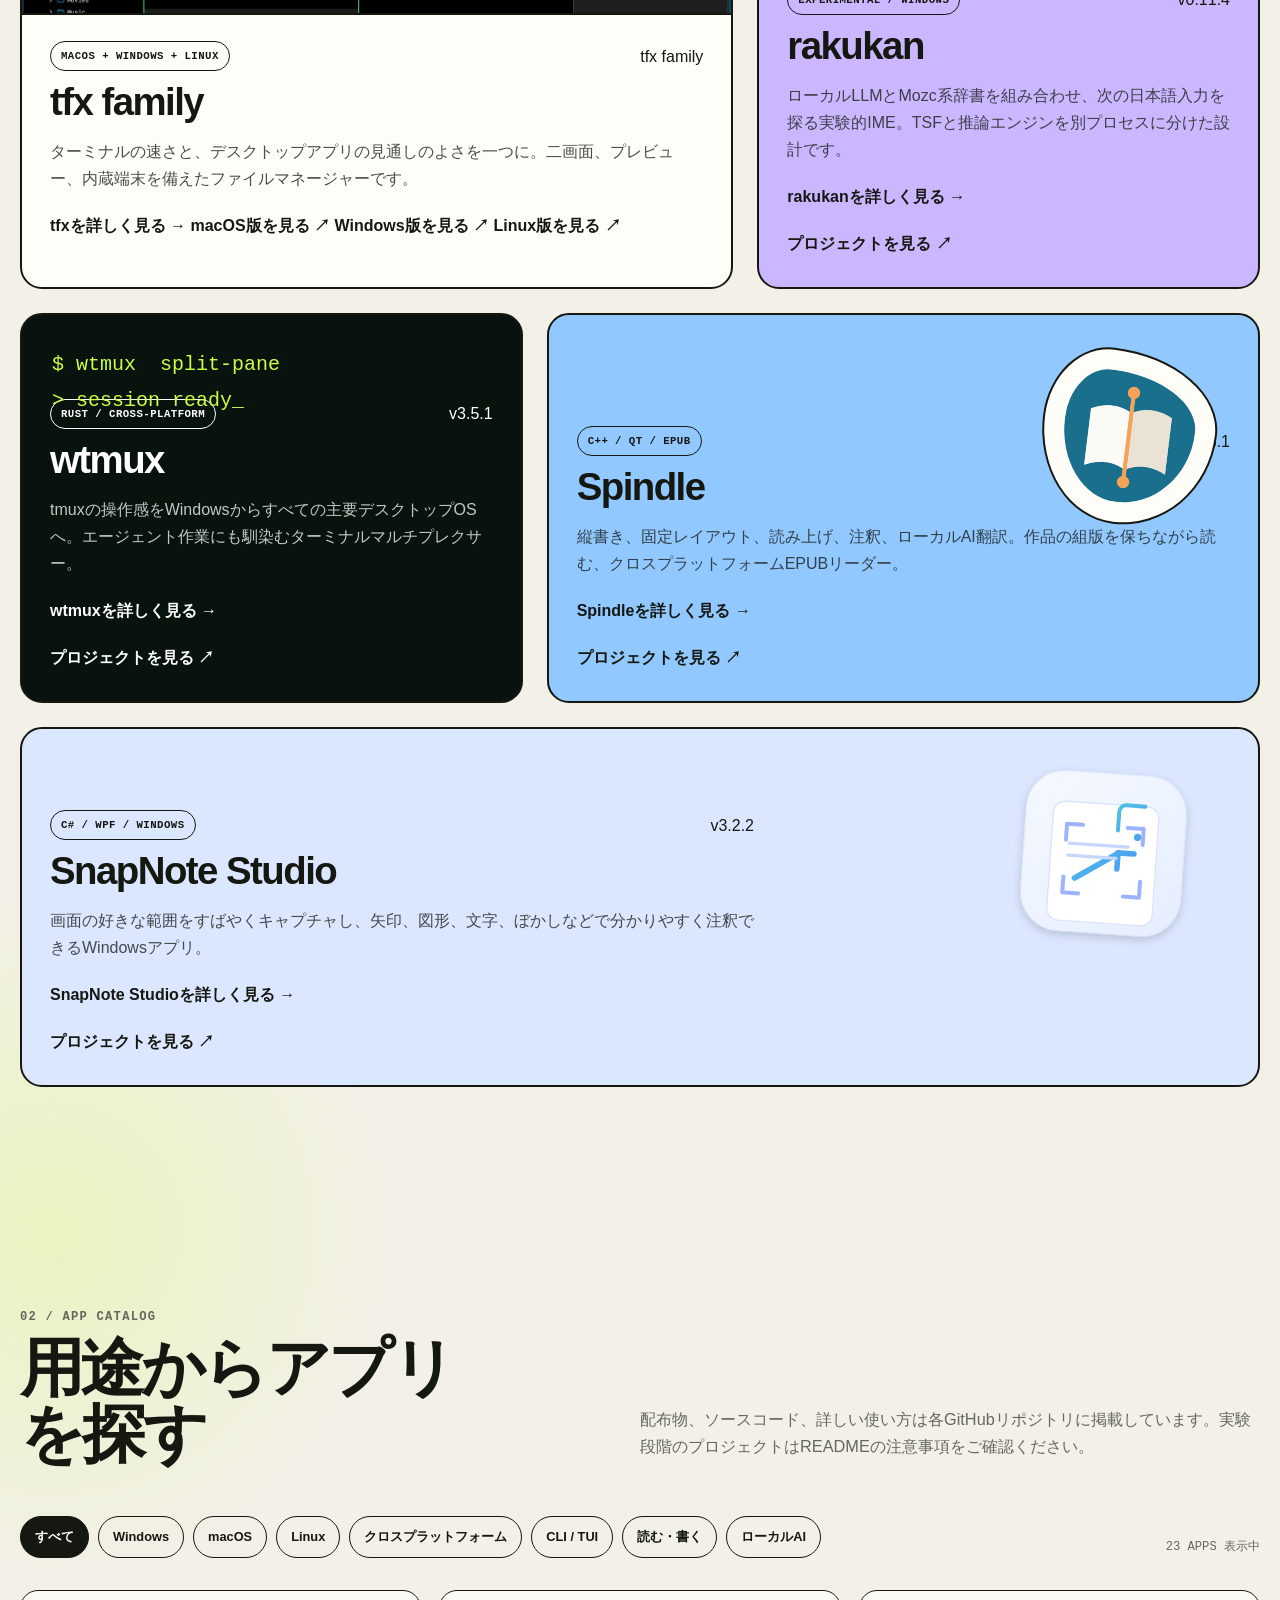
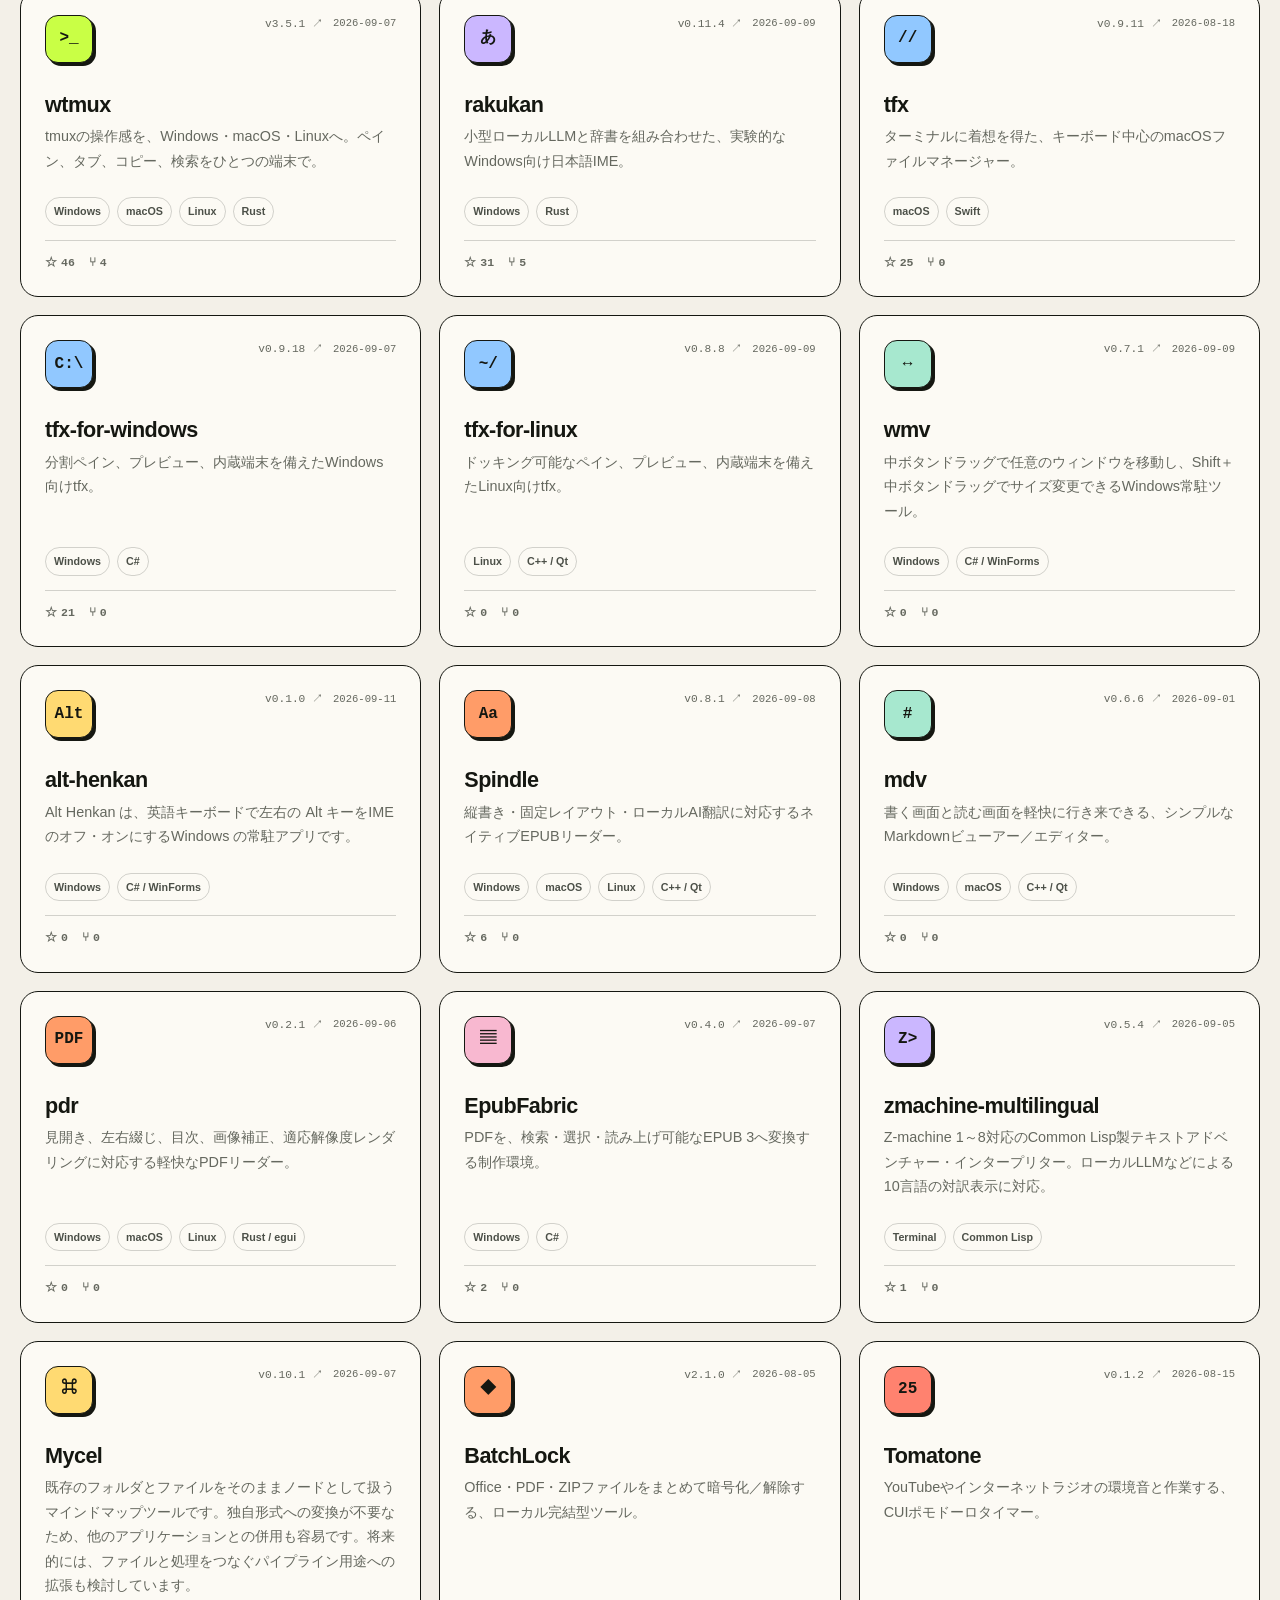
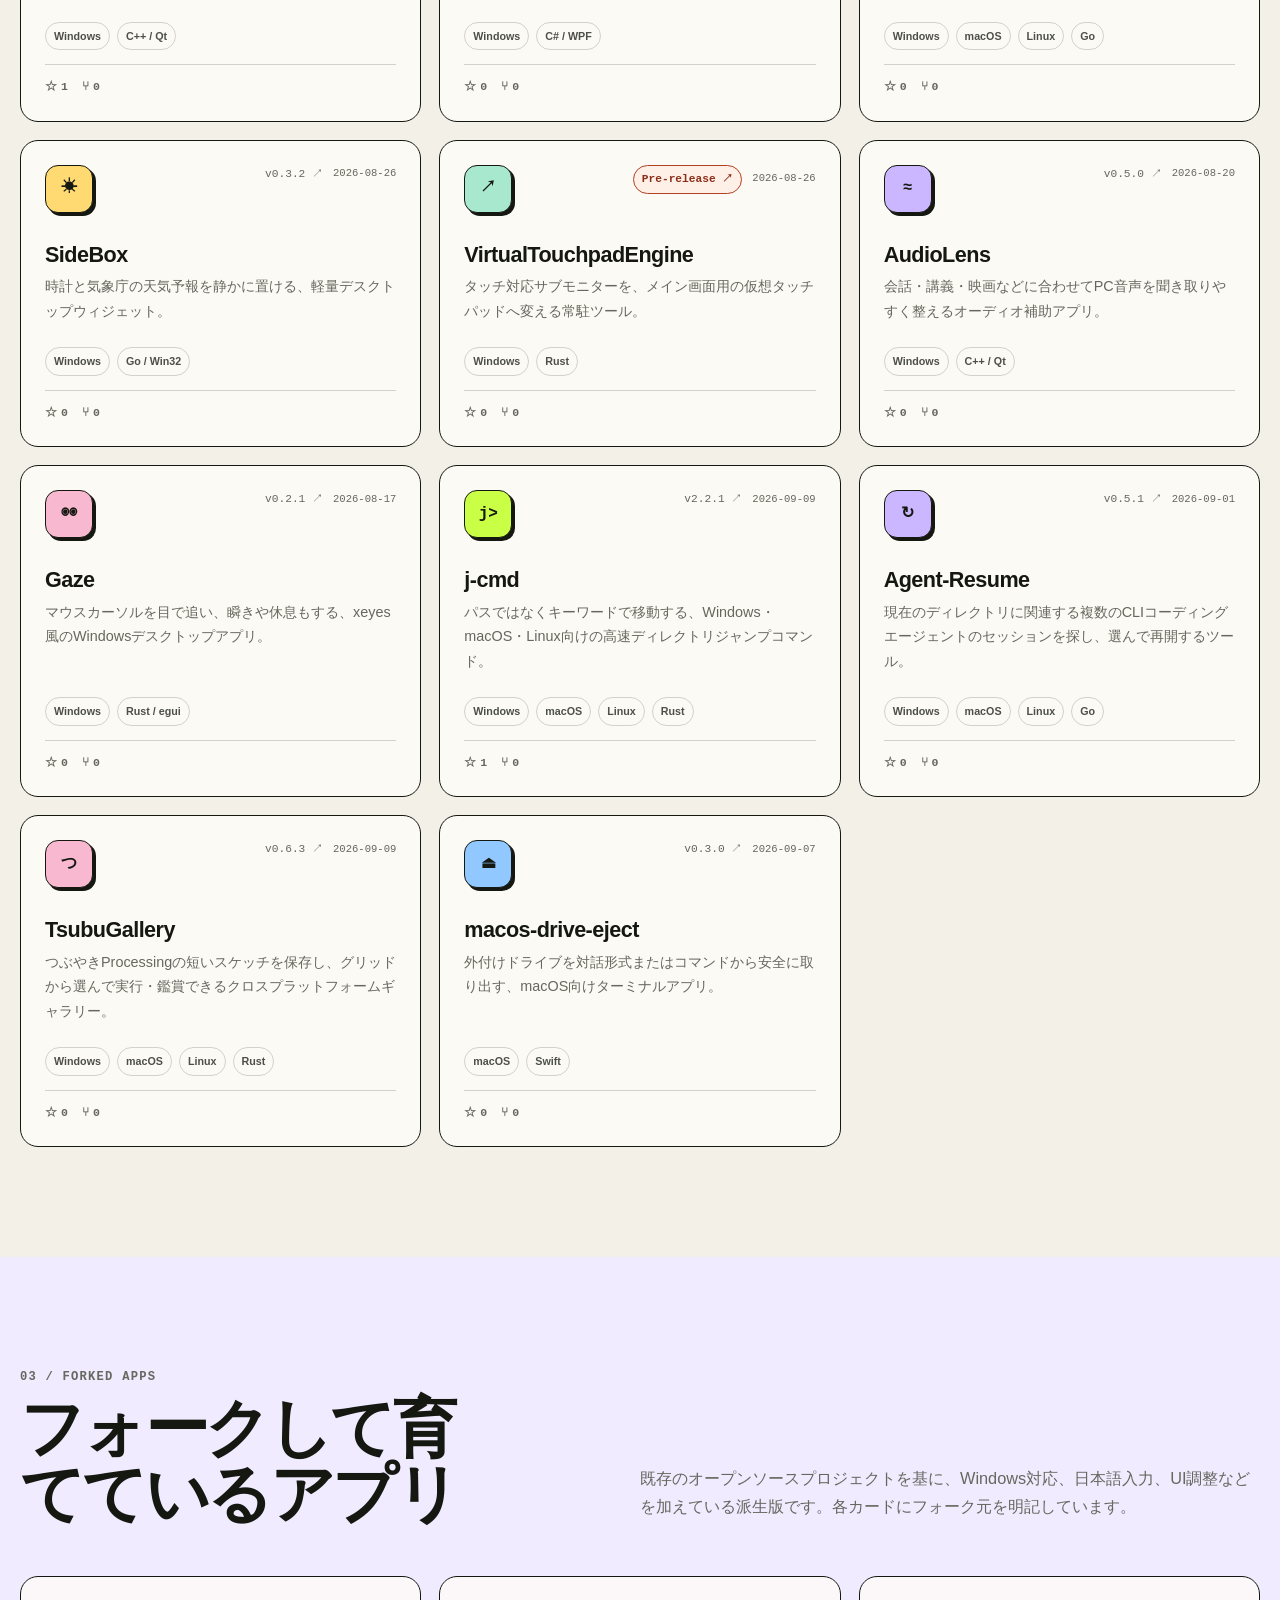
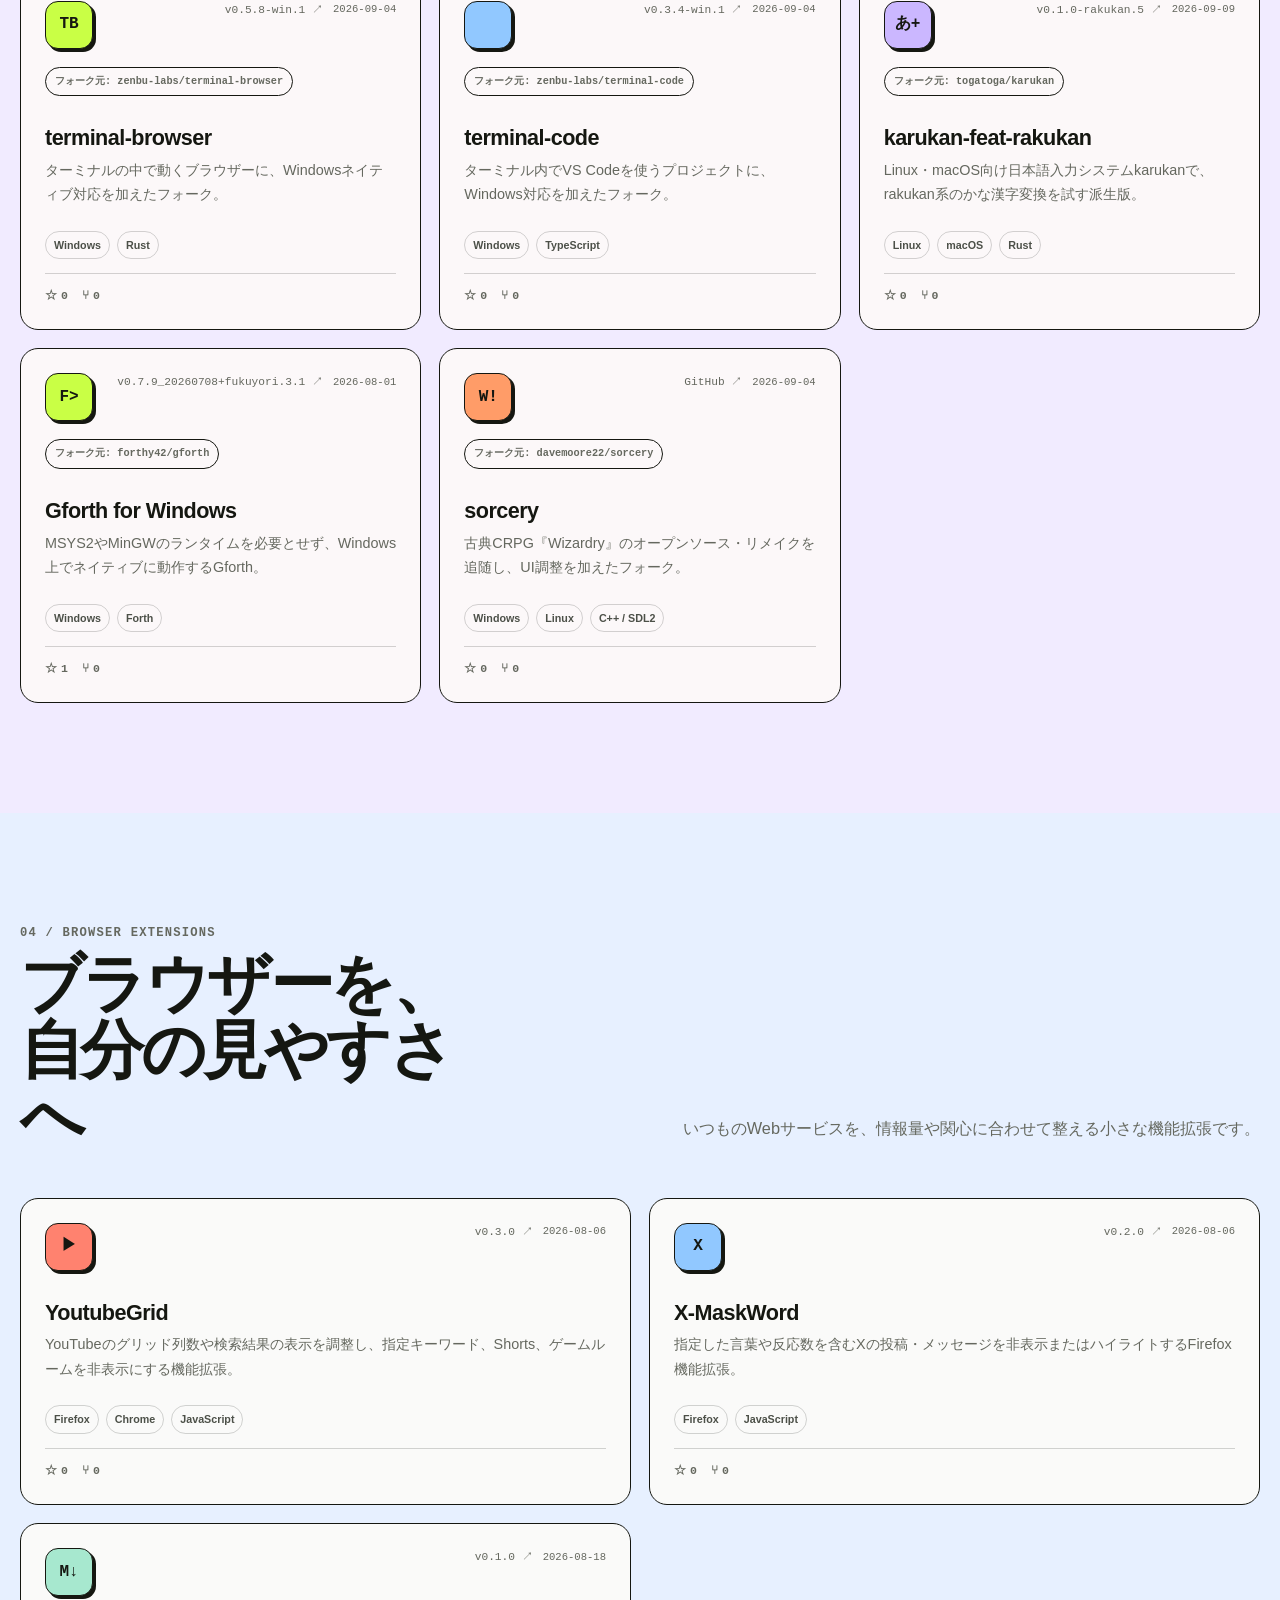
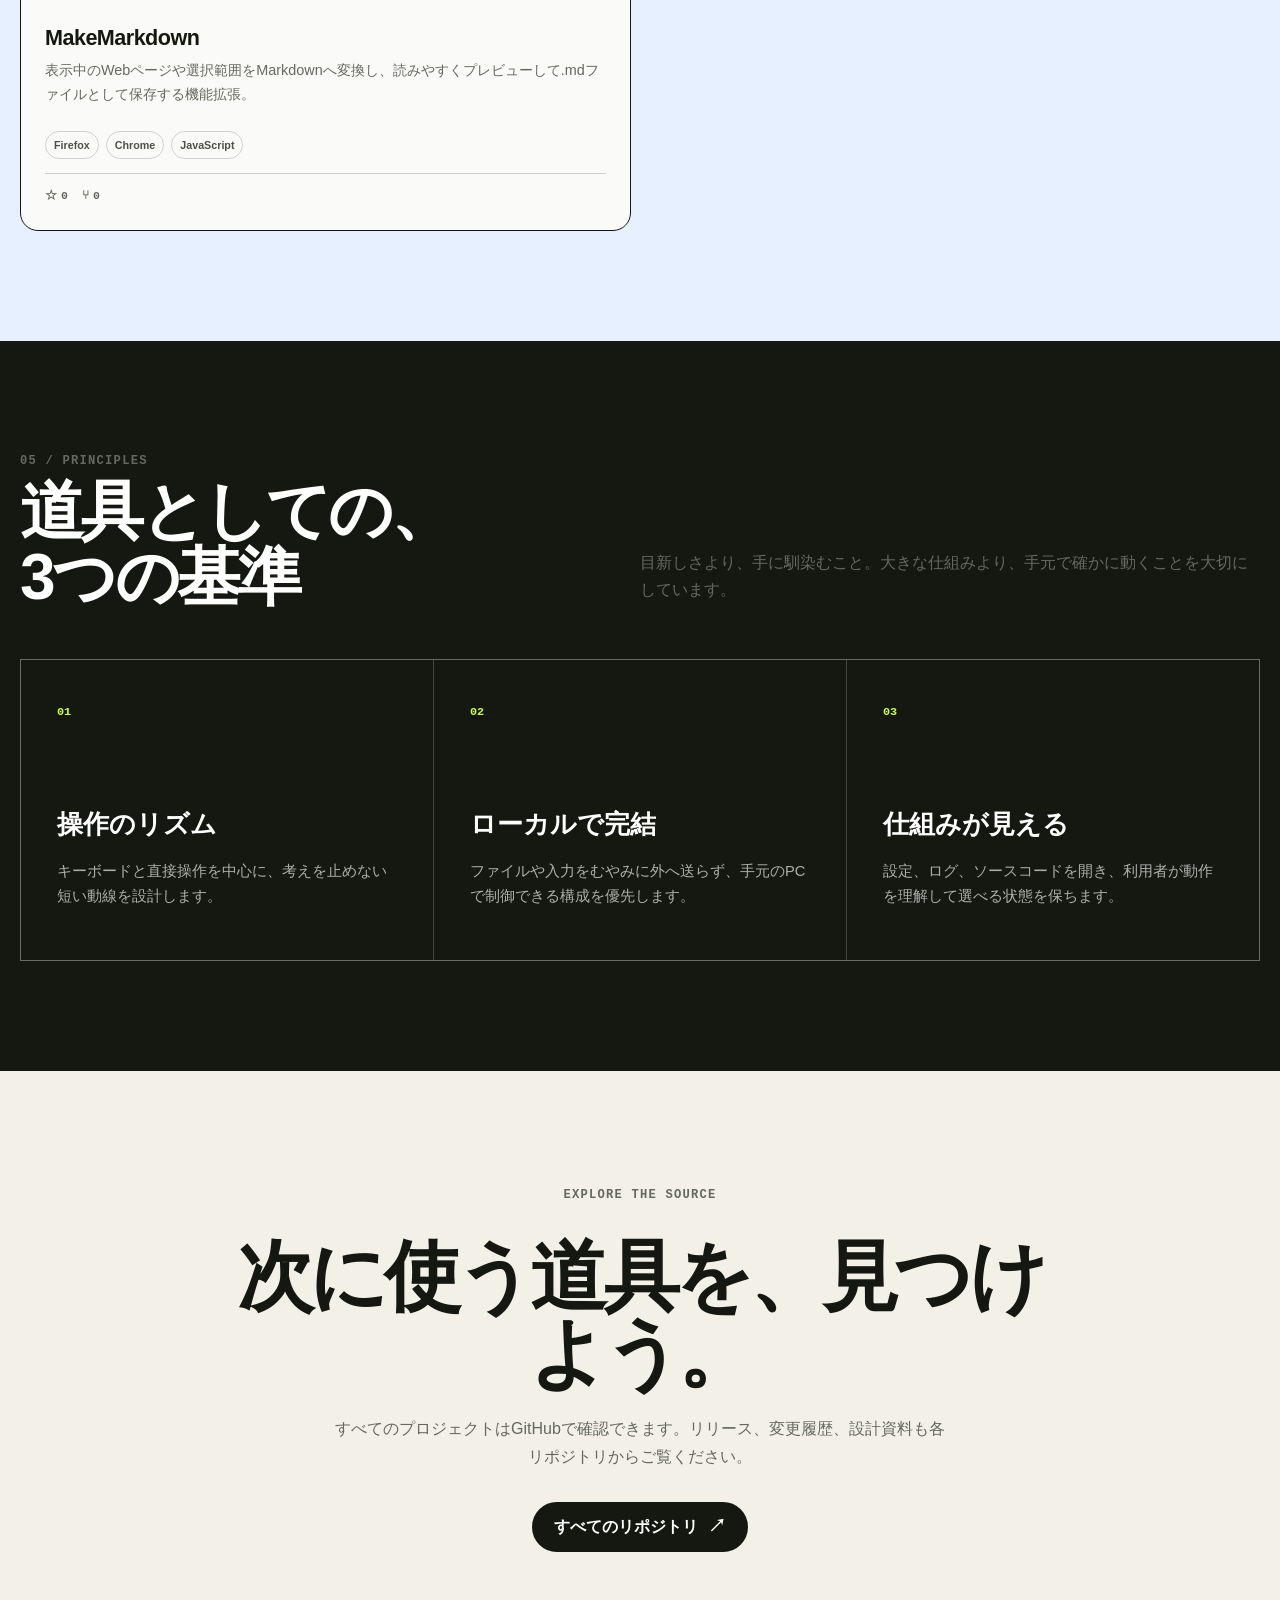
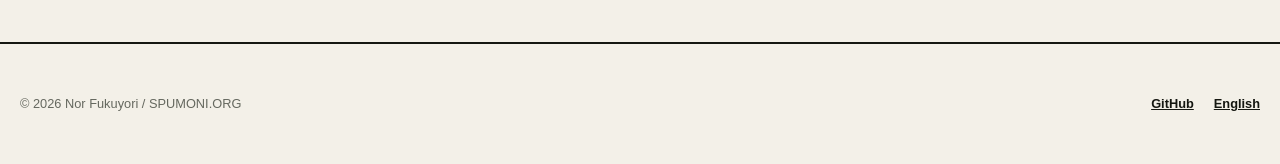
==== commit 74ed0dd5: "feat: add alt-henkan to app catalog" ====
--- a/index.html
+++ b/index.html
@@ -49,7 +49,7 @@
           <a class="button secondary" href="#apps">アプリを探す</a>
         </div>
         <ul class="hero-stats" aria-label="活動概要">
-          <li><strong>102</strong><span>Repositories</span></li>
+          <li><strong>103</strong><span>Repositories</span></li>
           <li><strong>3</strong><span>Desktop OS</span></li>
           <li><strong>2014—</strong><span>Building</span></li>
         </ul>
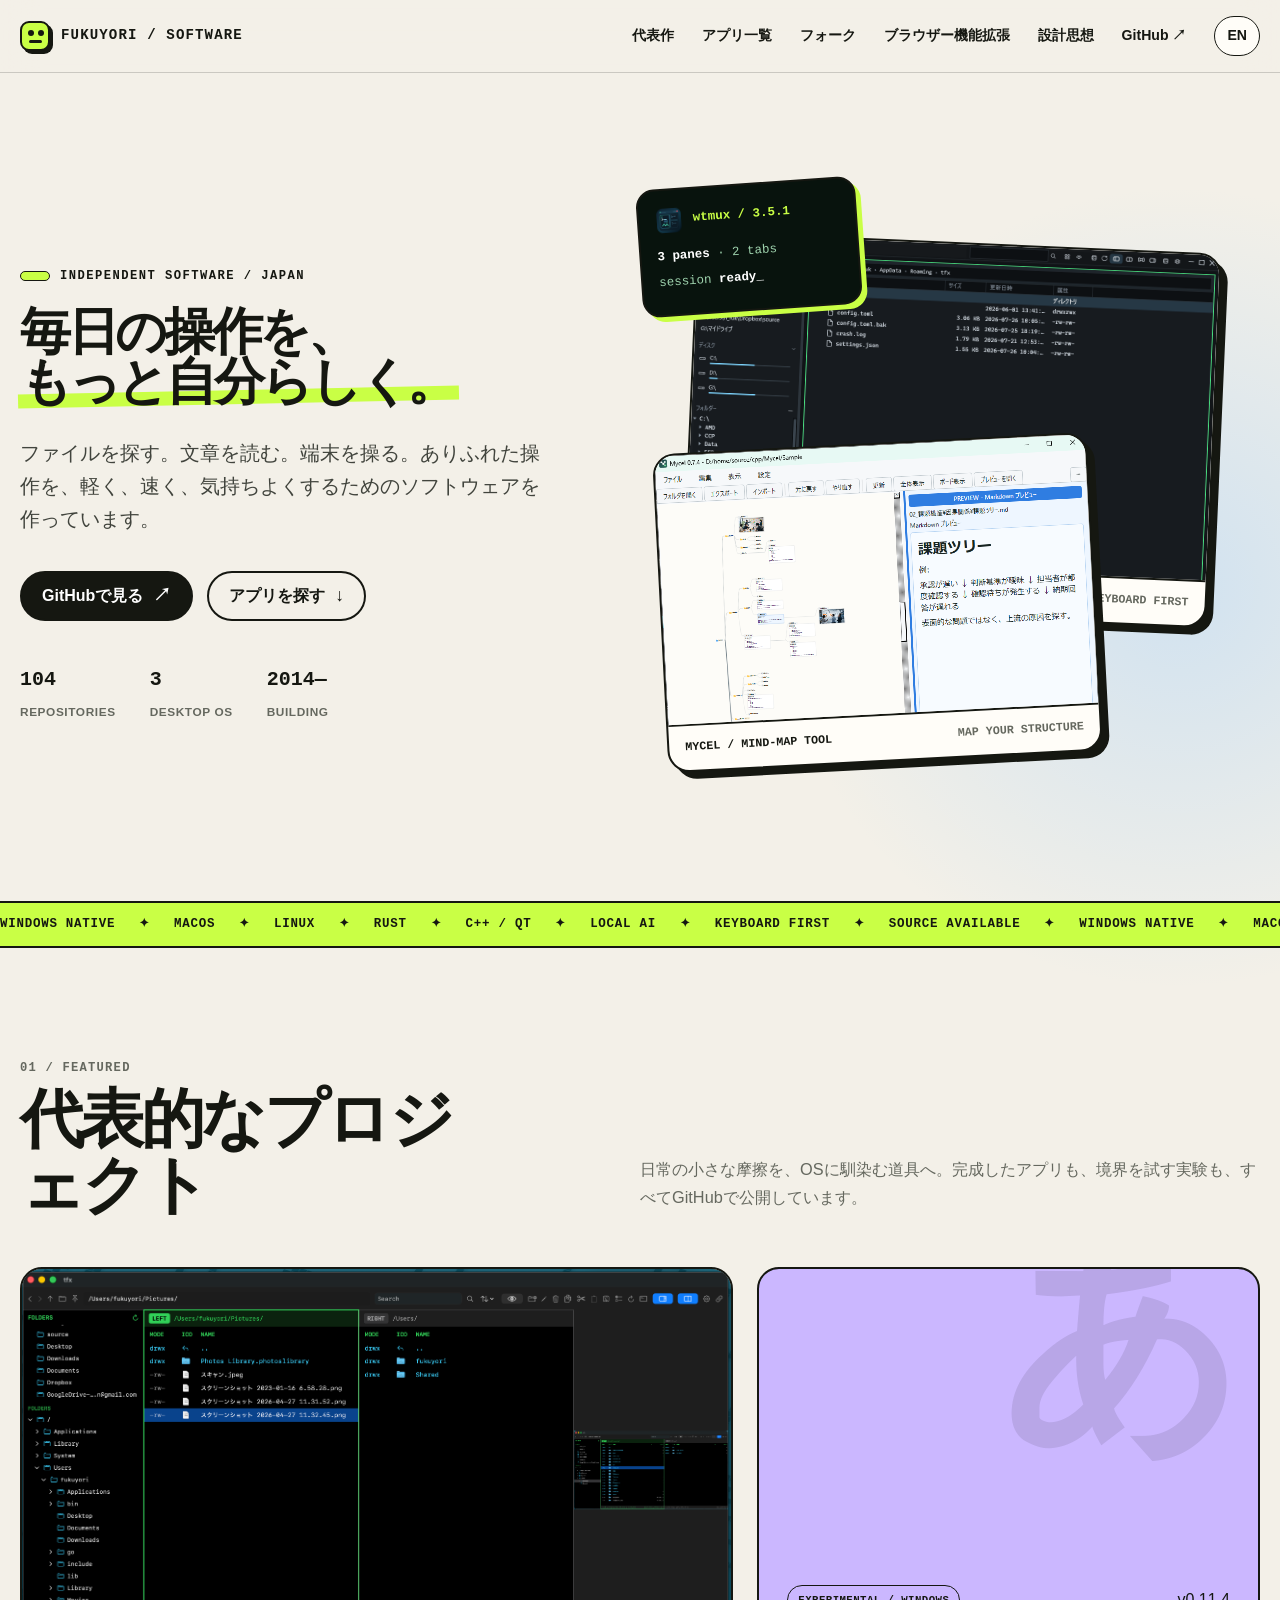
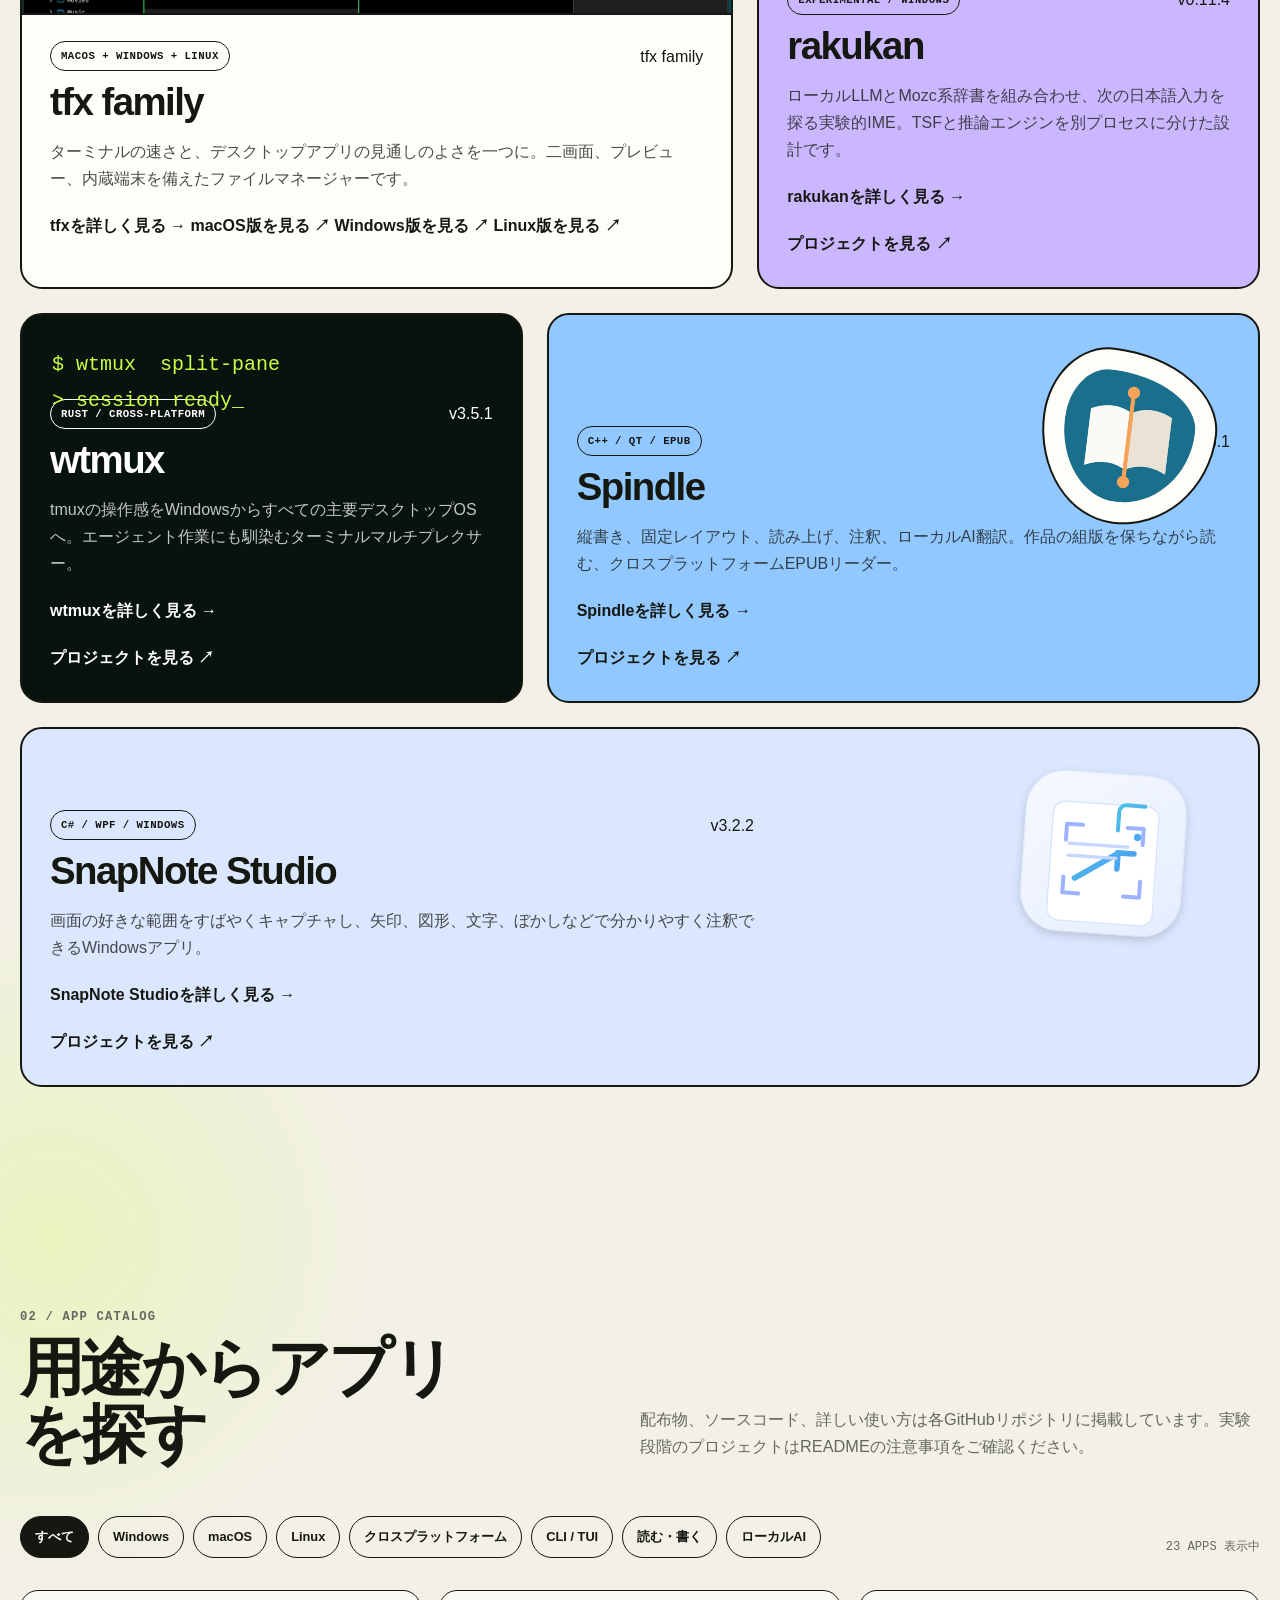
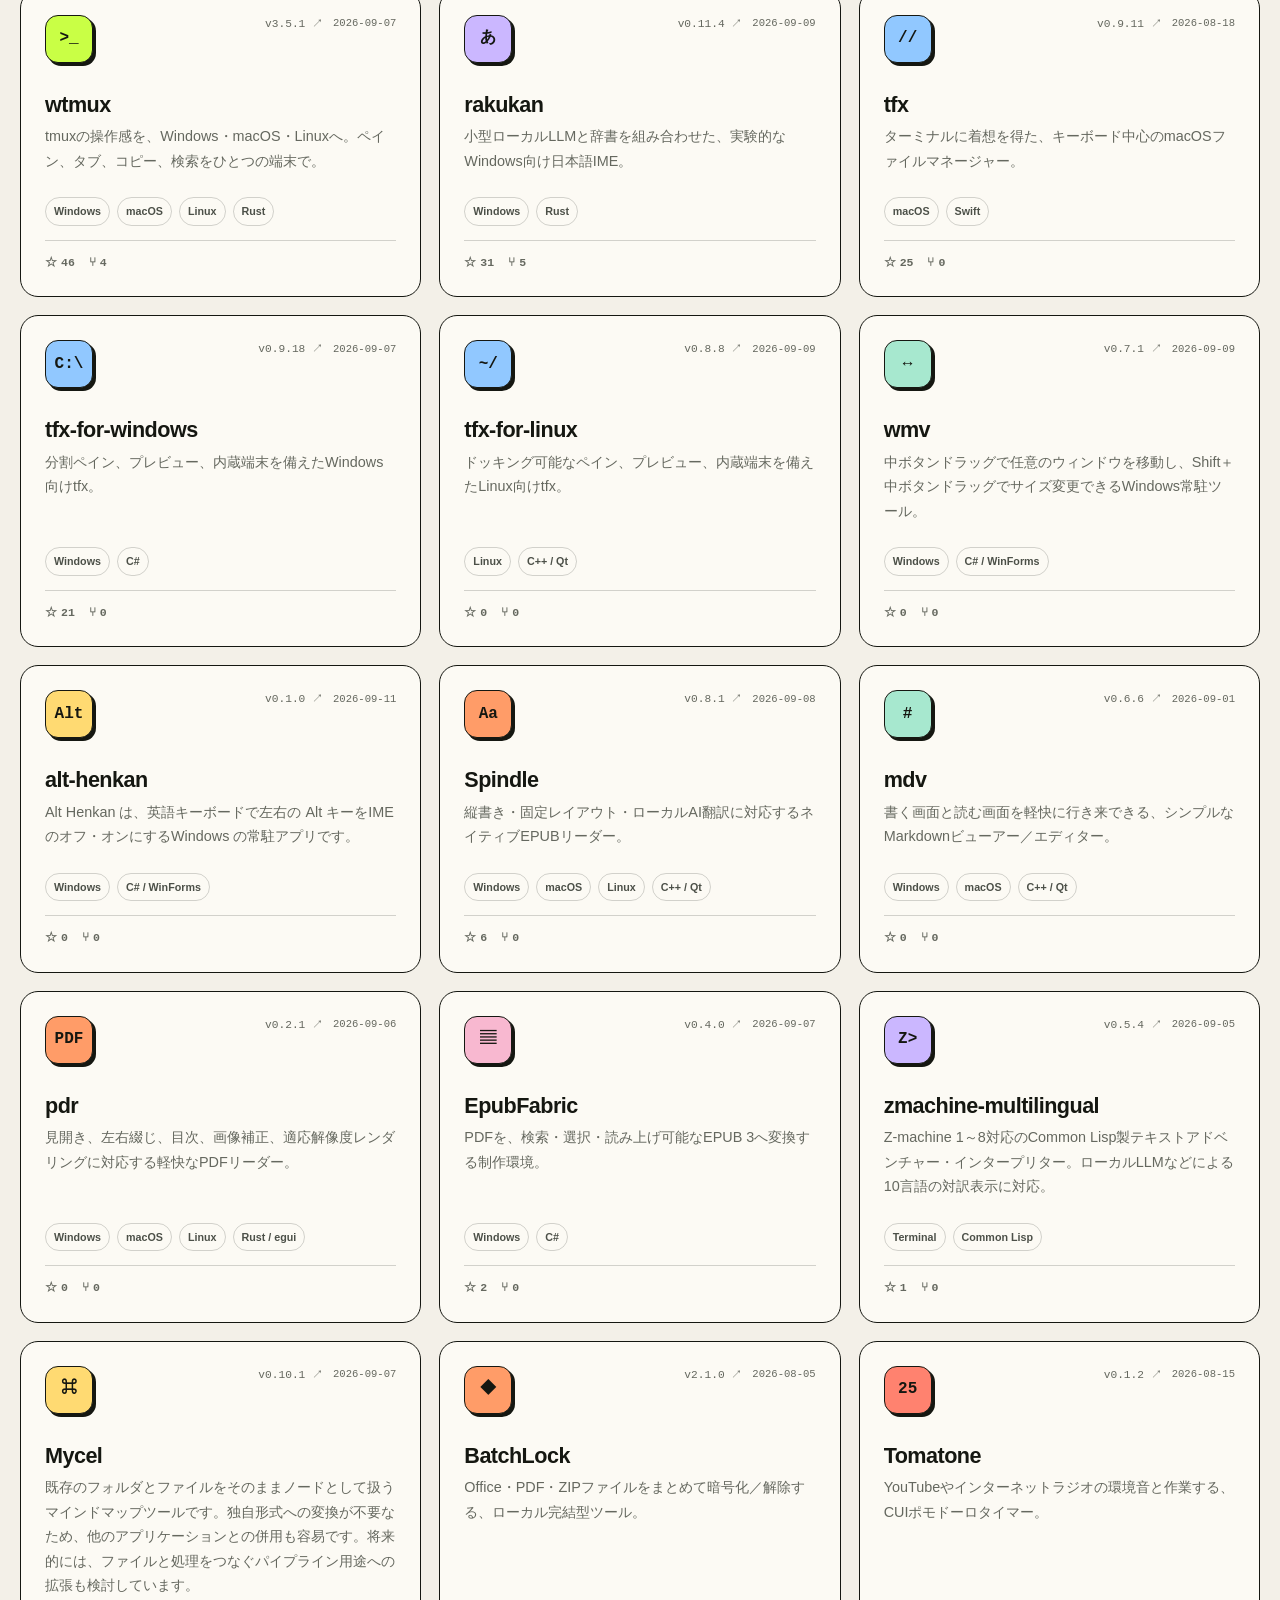
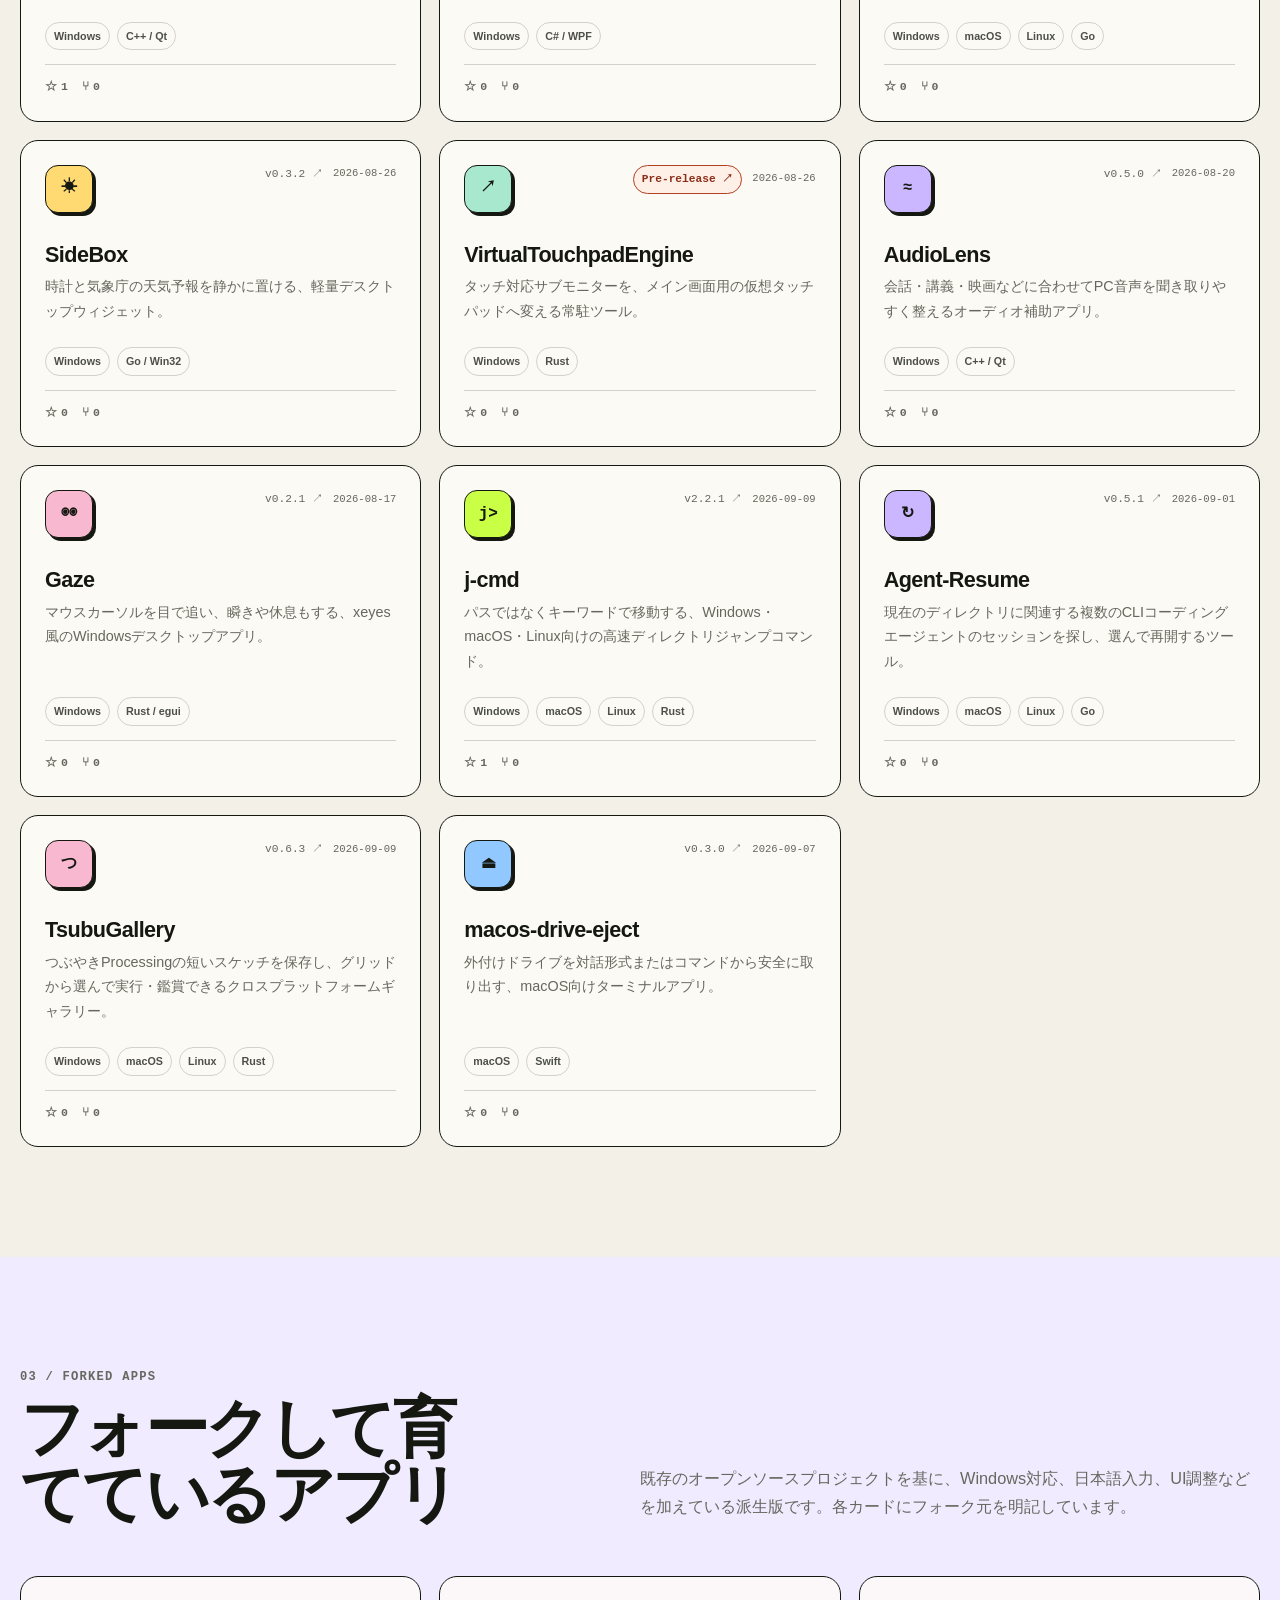
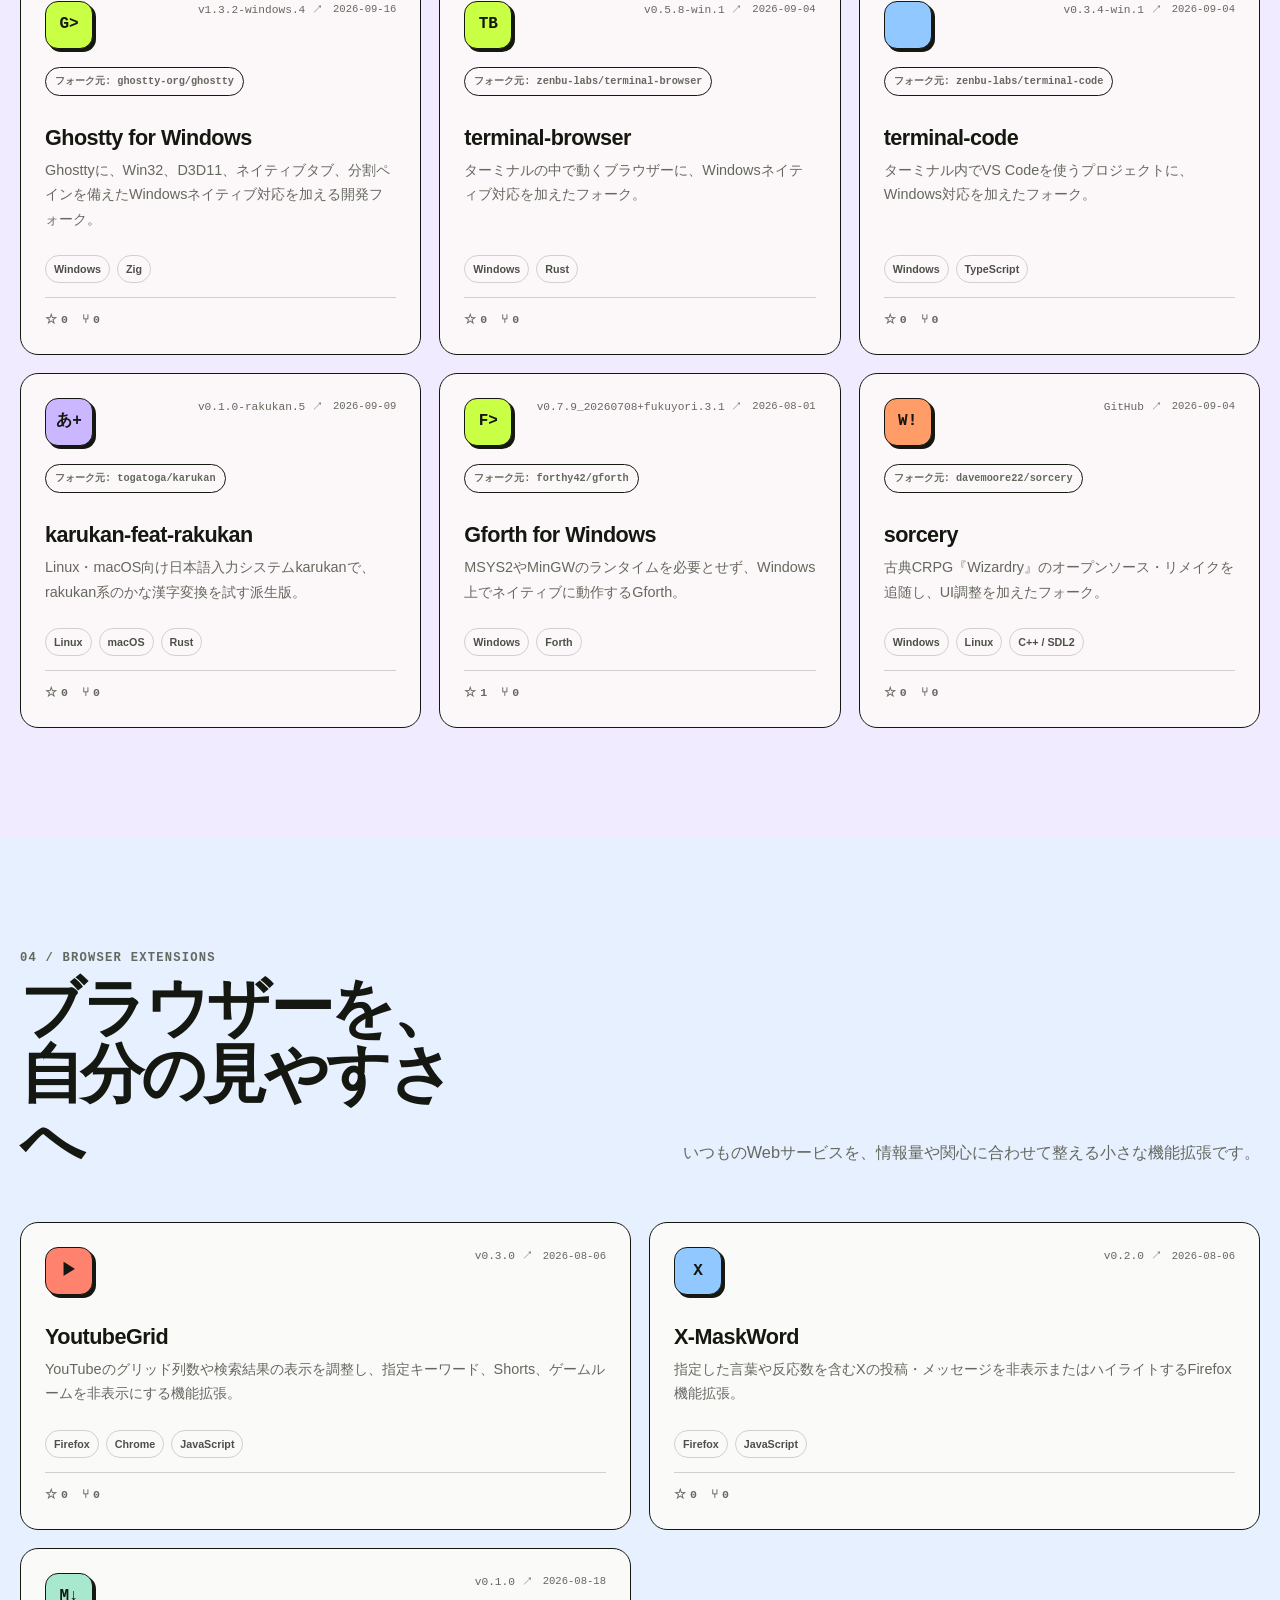
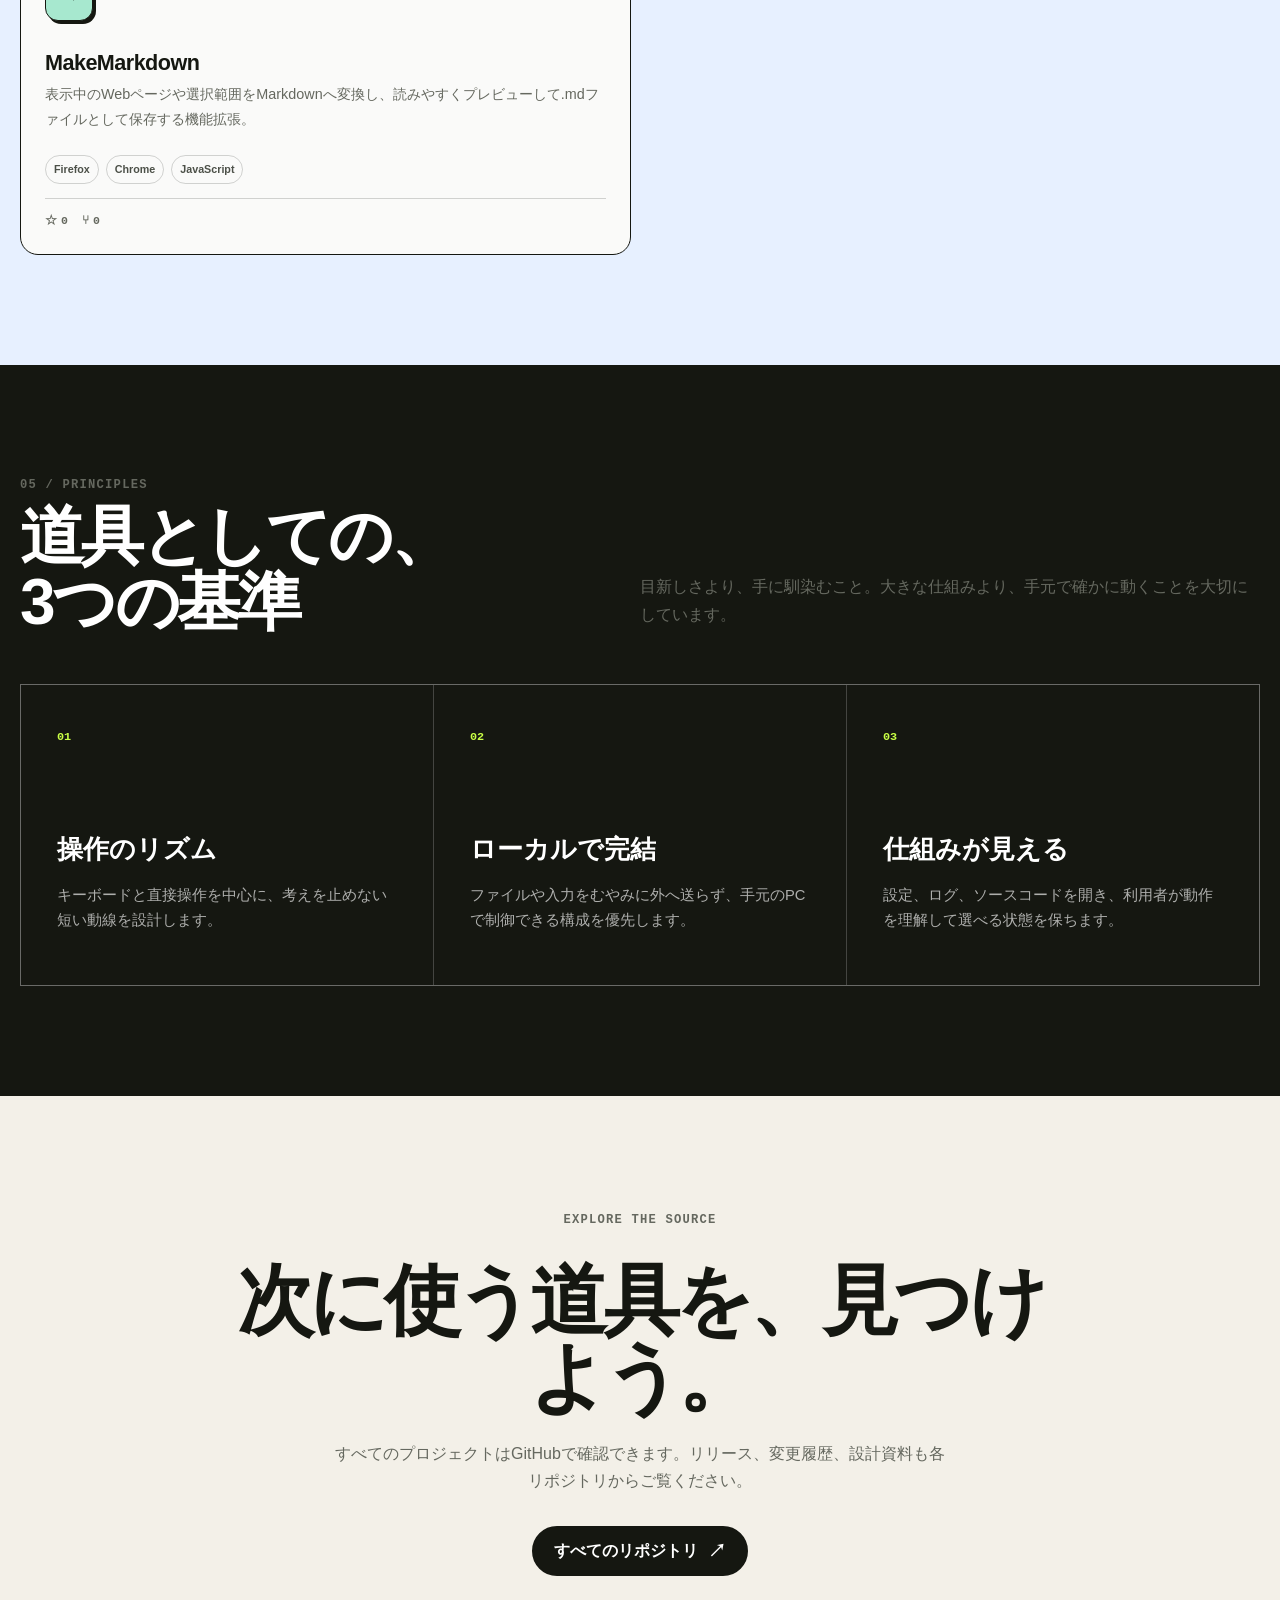
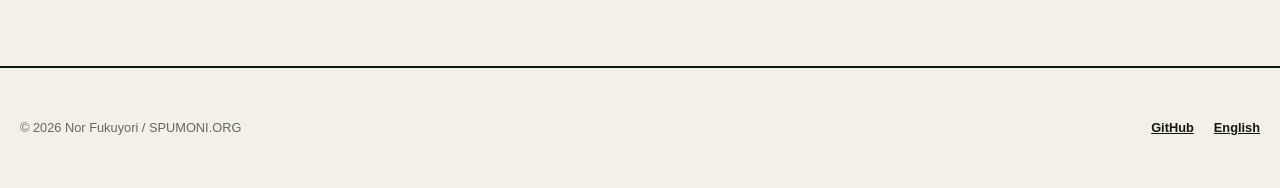
==== commit 1dca80fe: "feat: add Ghostty Windows fork to catalog" ====
--- a/index.html
+++ b/index.html
@@ -49,7 +49,7 @@
           <a class="button secondary" href="#apps">アプリを探す</a>
         </div>
         <ul class="hero-stats" aria-label="活動概要">
-          <li><strong>103</strong><span>Repositories</span></li>
+          <li><strong>104</strong><span>Repositories</span></li>
           <li><strong>3</strong><span>Desktop OS</span></li>
           <li><strong>2014—</strong><span>Building</span></li>
         </ul>
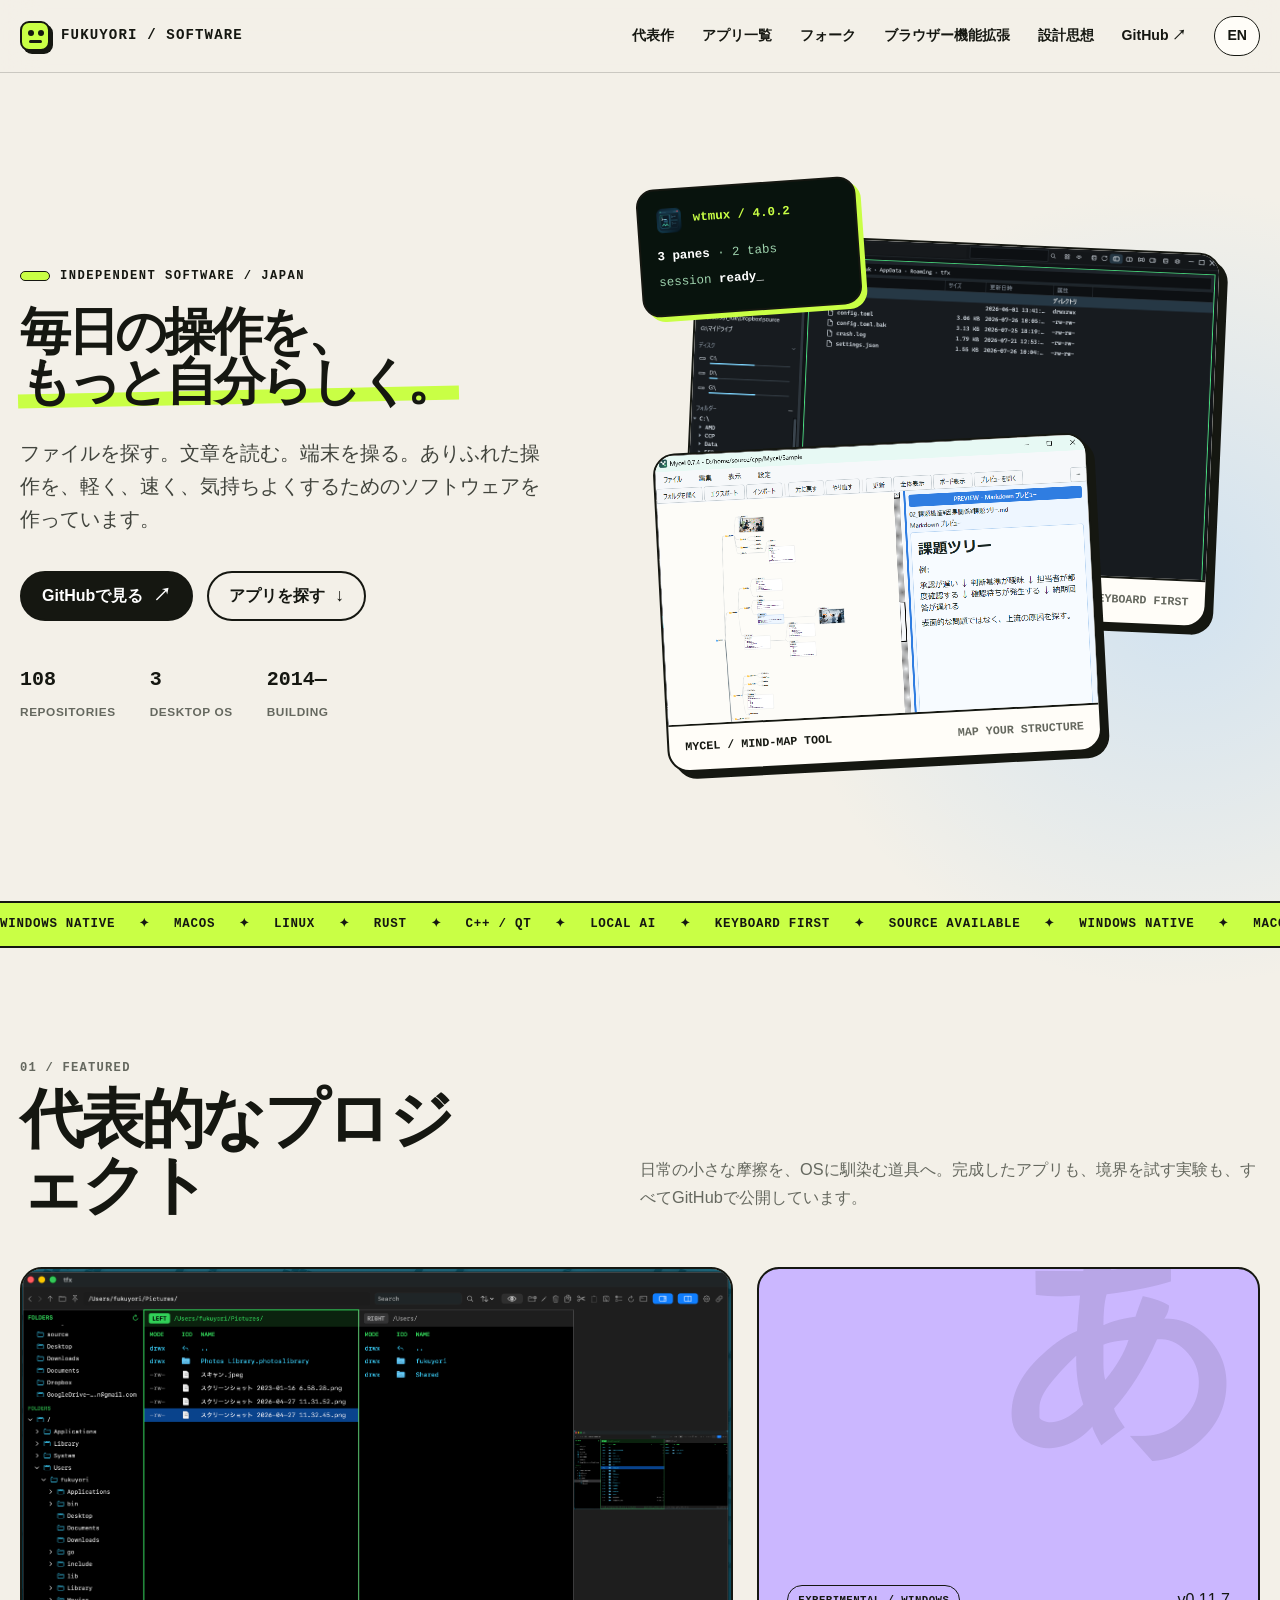
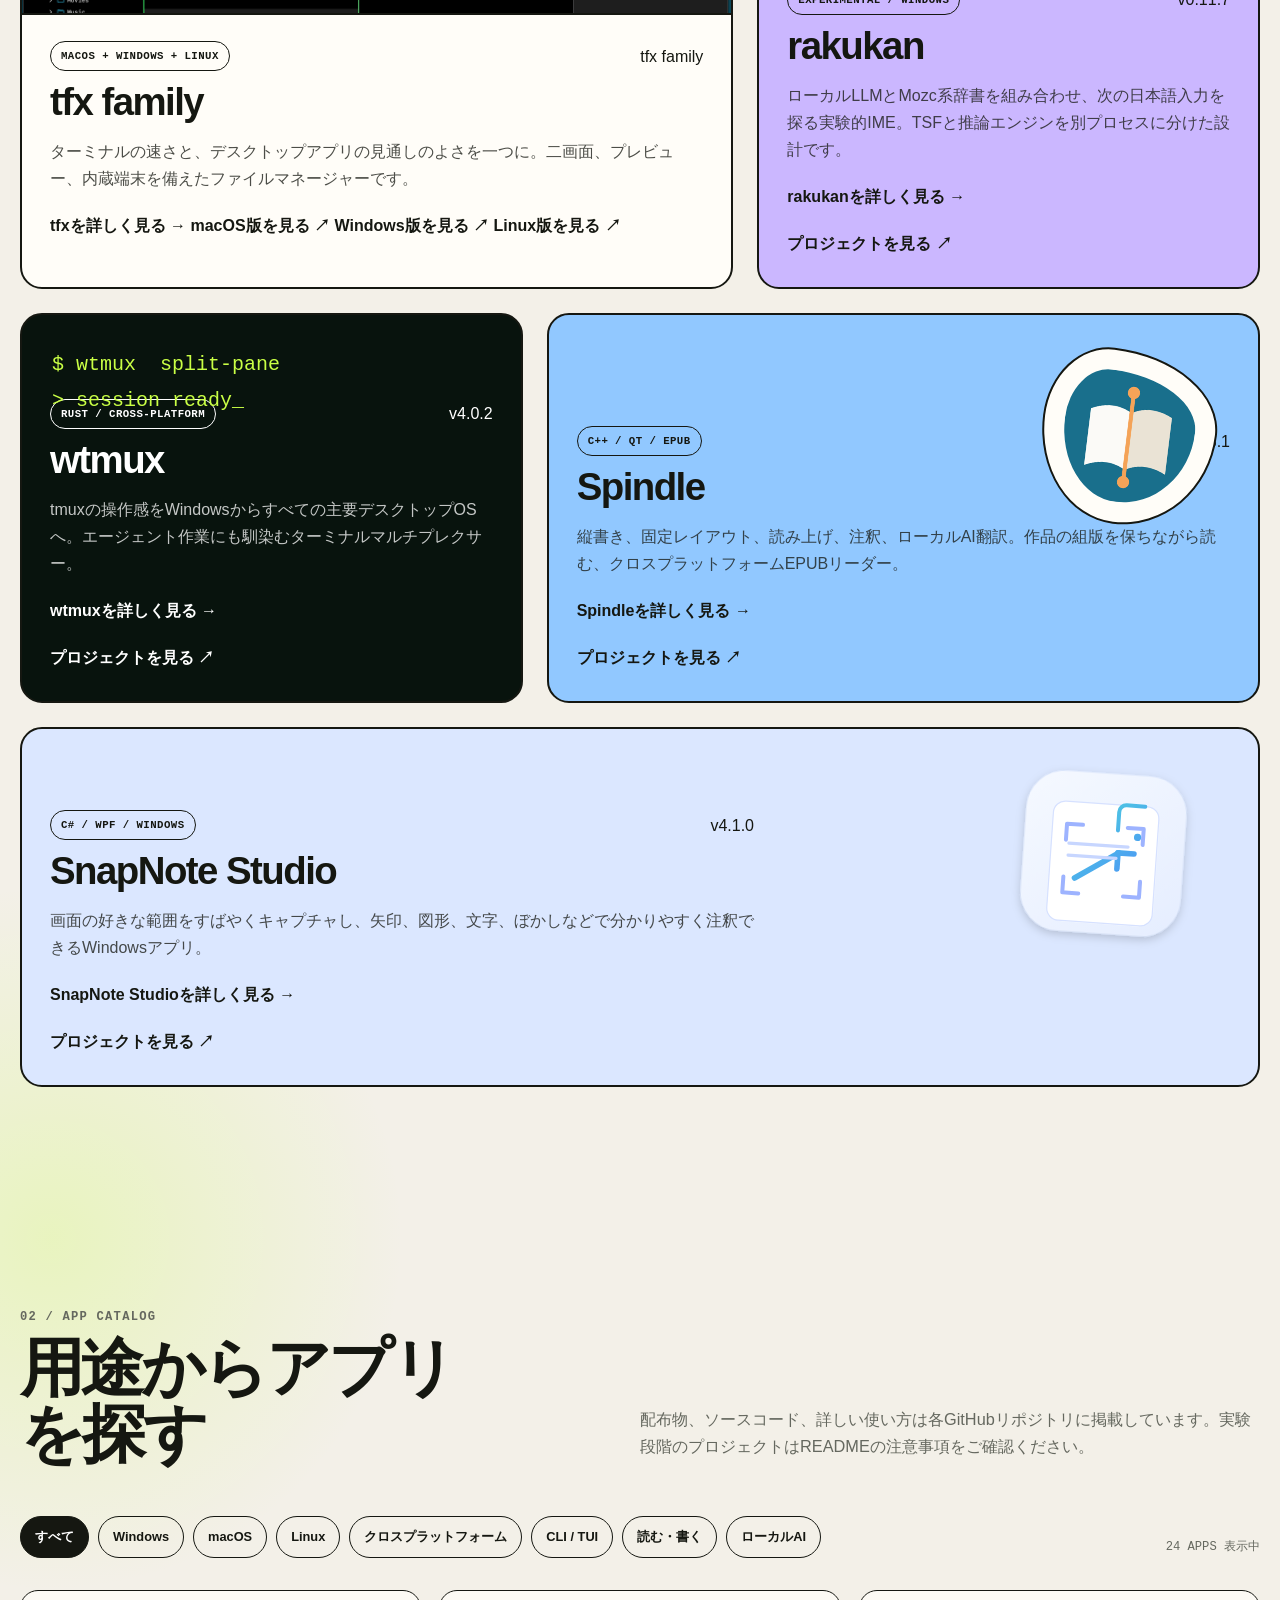
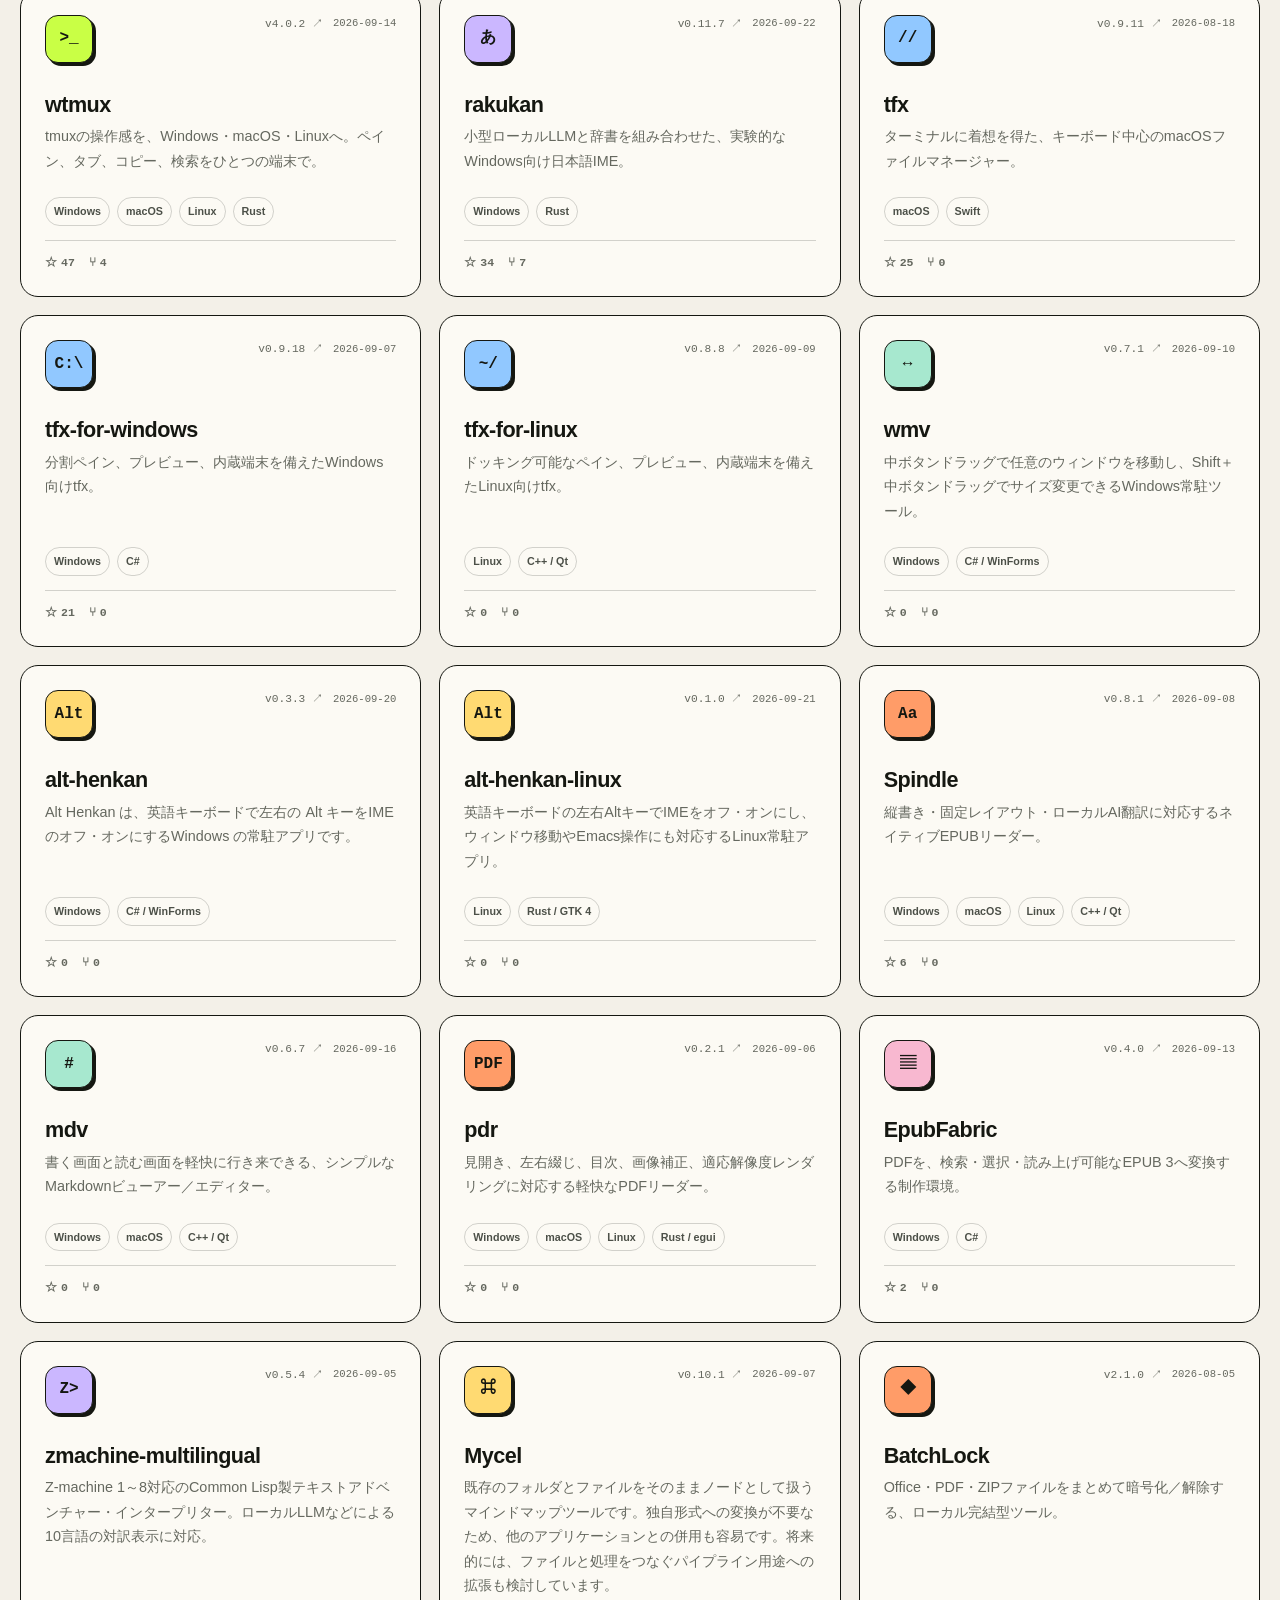
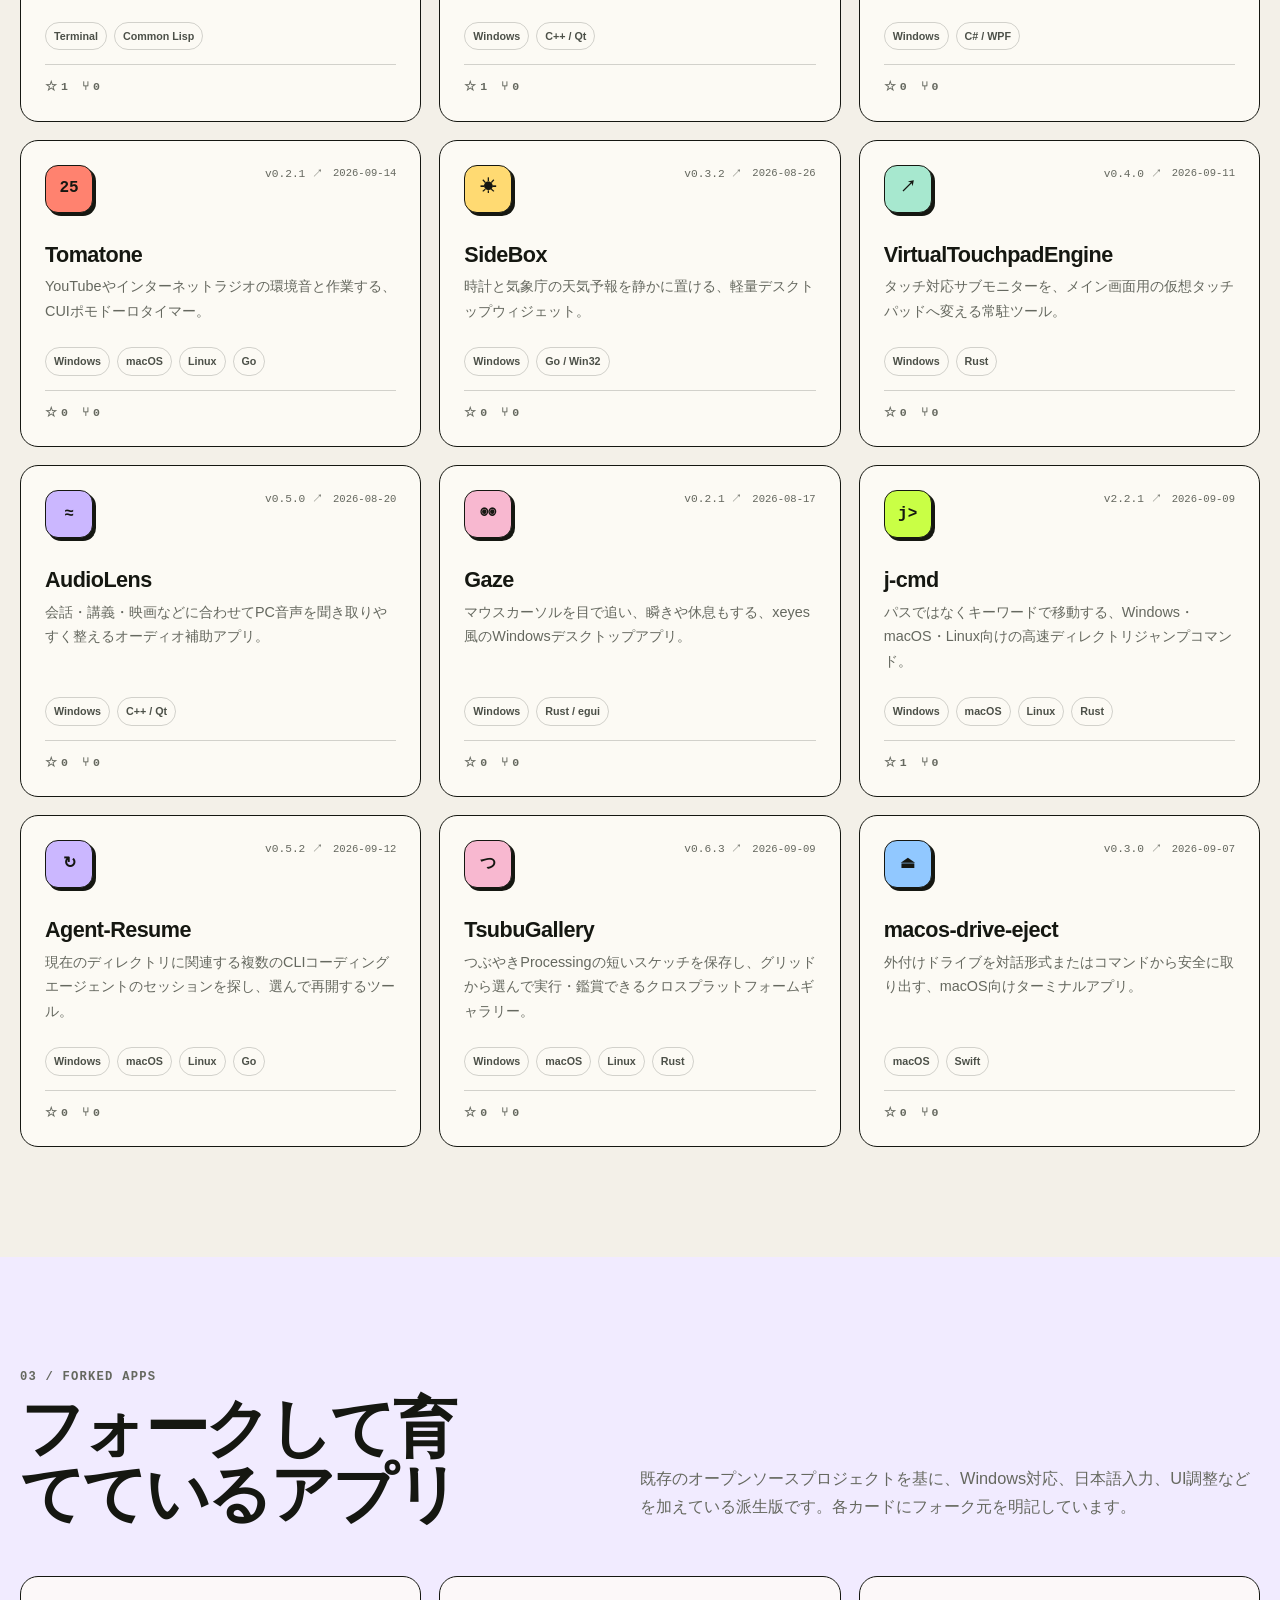
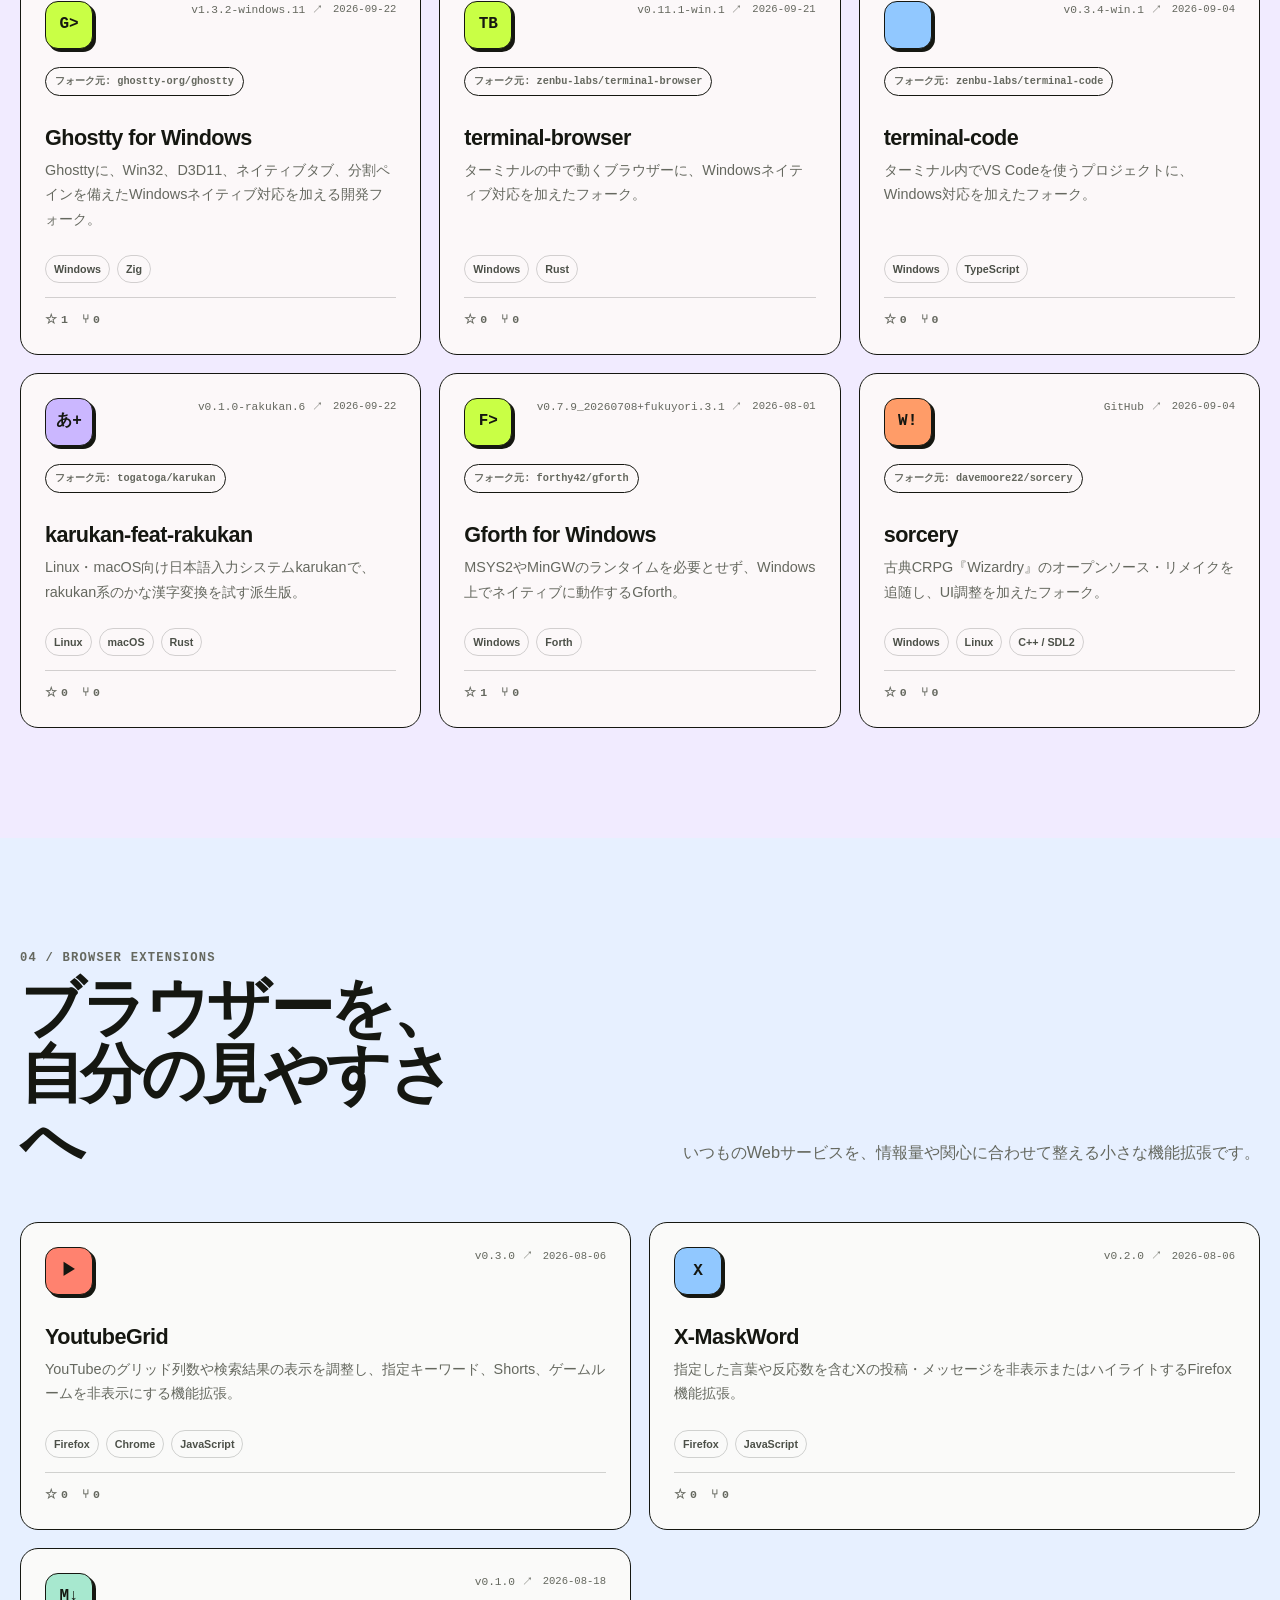
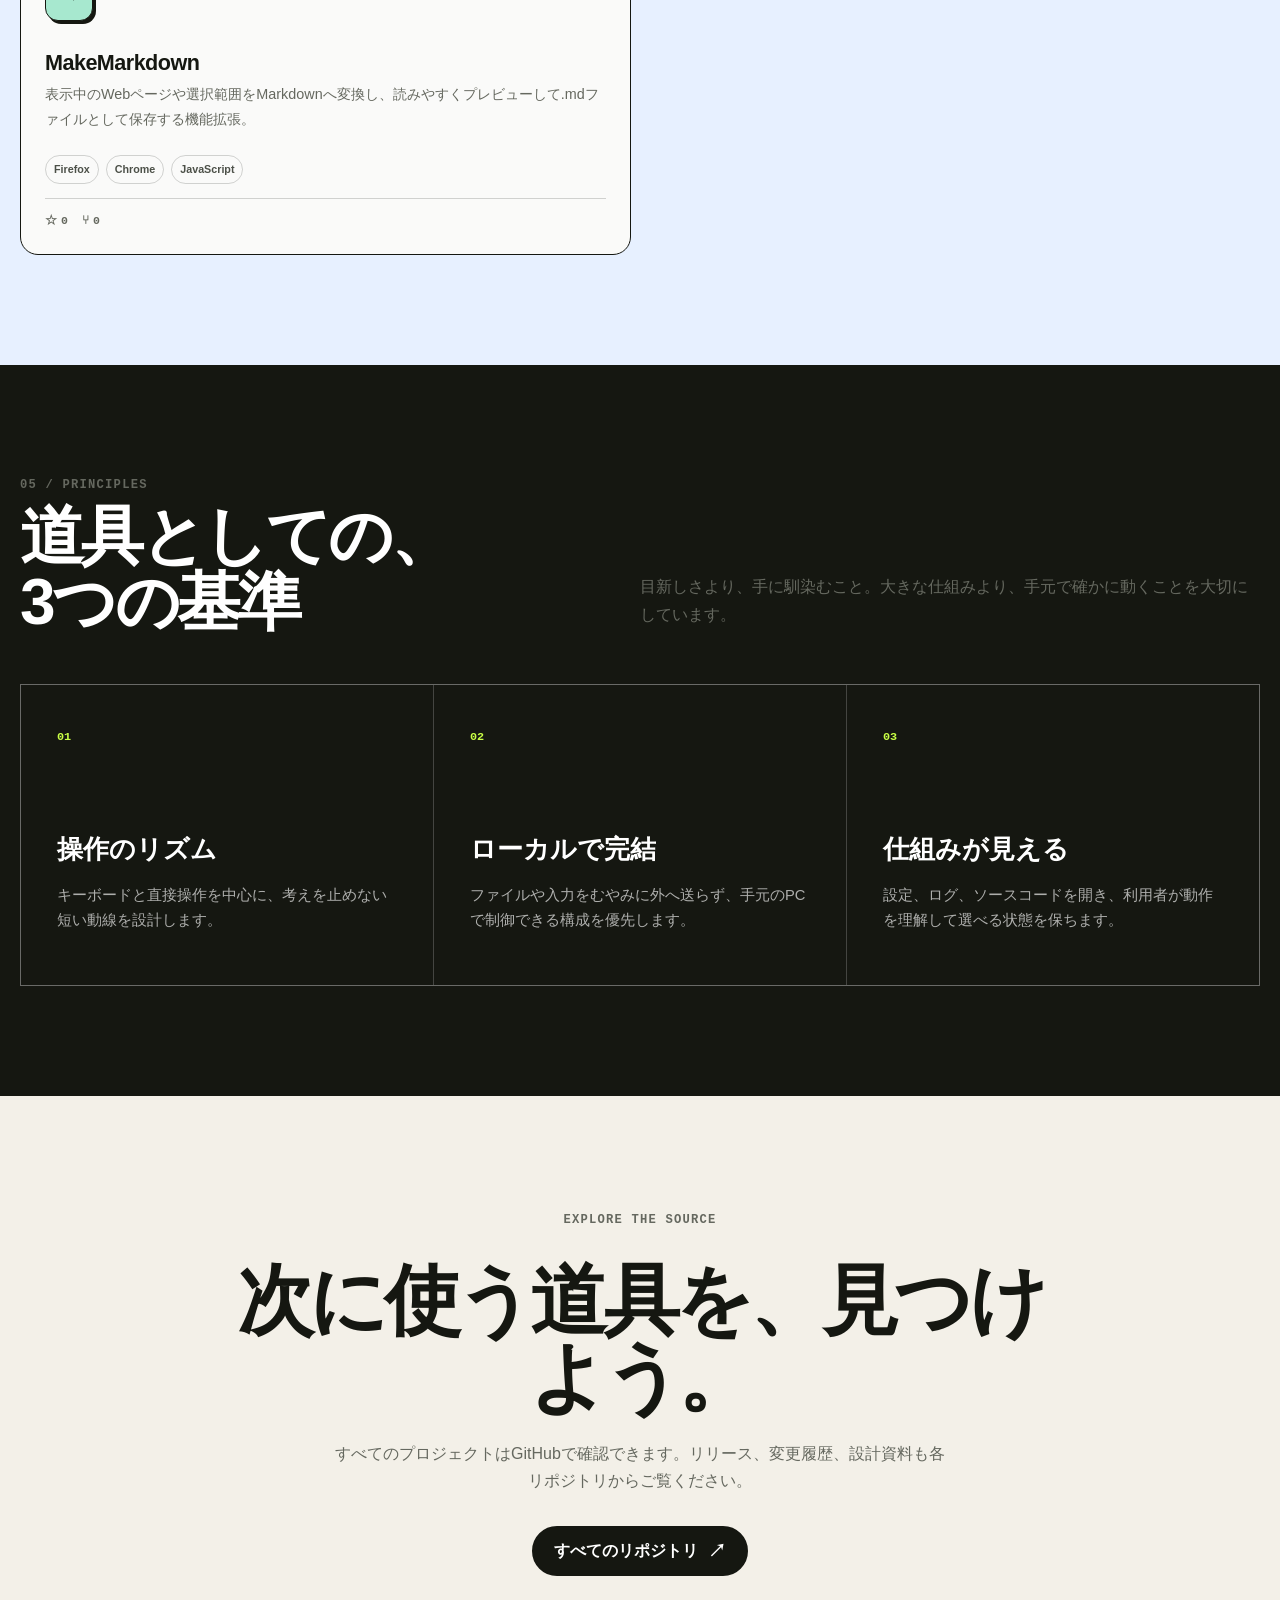
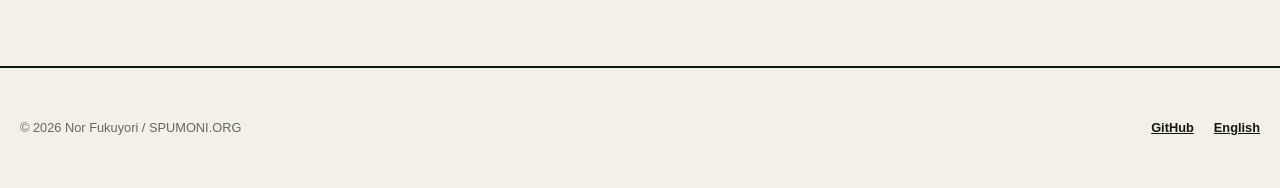
==== commit 17300b23: "feat: add Alt Henkan for Linux and refresh catalog" ====
--- a/index.html
+++ b/index.html
@@ -49,7 +49,7 @@
           <a class="button secondary" href="#apps">アプリを探す</a>
         </div>
         <ul class="hero-stats" aria-label="活動概要">
-          <li><strong>104</strong><span>Repositories</span></li>
+          <li><strong>108</strong><span>Repositories</span></li>
           <li><strong>3</strong><span>Desktop OS</span></li>
           <li><strong>2014—</strong><span>Building</span></li>
         </ul>
@@ -57,7 +57,7 @@
 
       <div class="hero-visual reveal" aria-label="tfxとMycelの画面">
         <div class="terminal-chip">
-          <header><img src="assets/wtmux-icon.png" alt=""> wtmux / 3.5.1</header>
+          <header><img src="assets/wtmux-icon.png" alt=""> wtmux / 4.0.2</header>
           <p><b>3 panes</b> · 2 tabs</p>
           <p>session <b>ready_</b></p>
         </div>
@@ -105,7 +105,7 @@
 
           <article class="feature-card rakukan reveal">
             <div class="feature-content">
-              <div class="card-topline"><span class="pill">Experimental / Windows</span><span>v0.11.4</span></div>
+              <div class="card-topline"><span class="pill">Experimental / Windows</span><span>v0.11.7</span></div>
               <h3>rakukan</h3>
               <p>ローカルLLMとMozc系辞書を組み合わせ、次の日本語入力を探る実験的IME。TSFと推論エンジンを別プロセスに分けた設計です。</p>
               <a class="text-link" href="rakukan/">rakukanを詳しく見る →</a>
@@ -115,7 +115,7 @@
 
           <article class="feature-card wtmux reveal">
             <div class="feature-content">
-              <div class="card-topline"><span class="pill">Rust / Cross-platform</span><span>v3.5.1</span></div>
+              <div class="card-topline"><span class="pill">Rust / Cross-platform</span><span>v4.0.2</span></div>
               <h3>wtmux</h3>
               <p>tmuxの操作感をWindowsからすべての主要デスクトップOSへ。エージェント作業にも馴染むターミナルマルチプレクサー。</p>
               <a class="text-link" href="wtmux/">wtmuxを詳しく見る →</a>
@@ -137,7 +137,7 @@
           <article class="feature-card snapnote reveal">
             <img class="snapnote-art" src="assets/snapnote-icon.svg" alt="SnapNote Studioのアプリアイコン">
             <div class="feature-content">
-              <div class="card-topline"><span class="pill">C# / WPF / Windows</span><span>v3.2.2</span></div>
+              <div class="card-topline"><span class="pill">C# / WPF / Windows</span><span>v4.1.0</span></div>
               <h3>SnapNote Studio</h3>
               <p>画面の好きな範囲をすばやくキャプチャし、矢印、図形、文字、ぼかしなどで分かりやすく注釈できるWindowsアプリ。</p>
               <a class="text-link" href="snapnote/">SnapNote Studioを詳しく見る →</a>
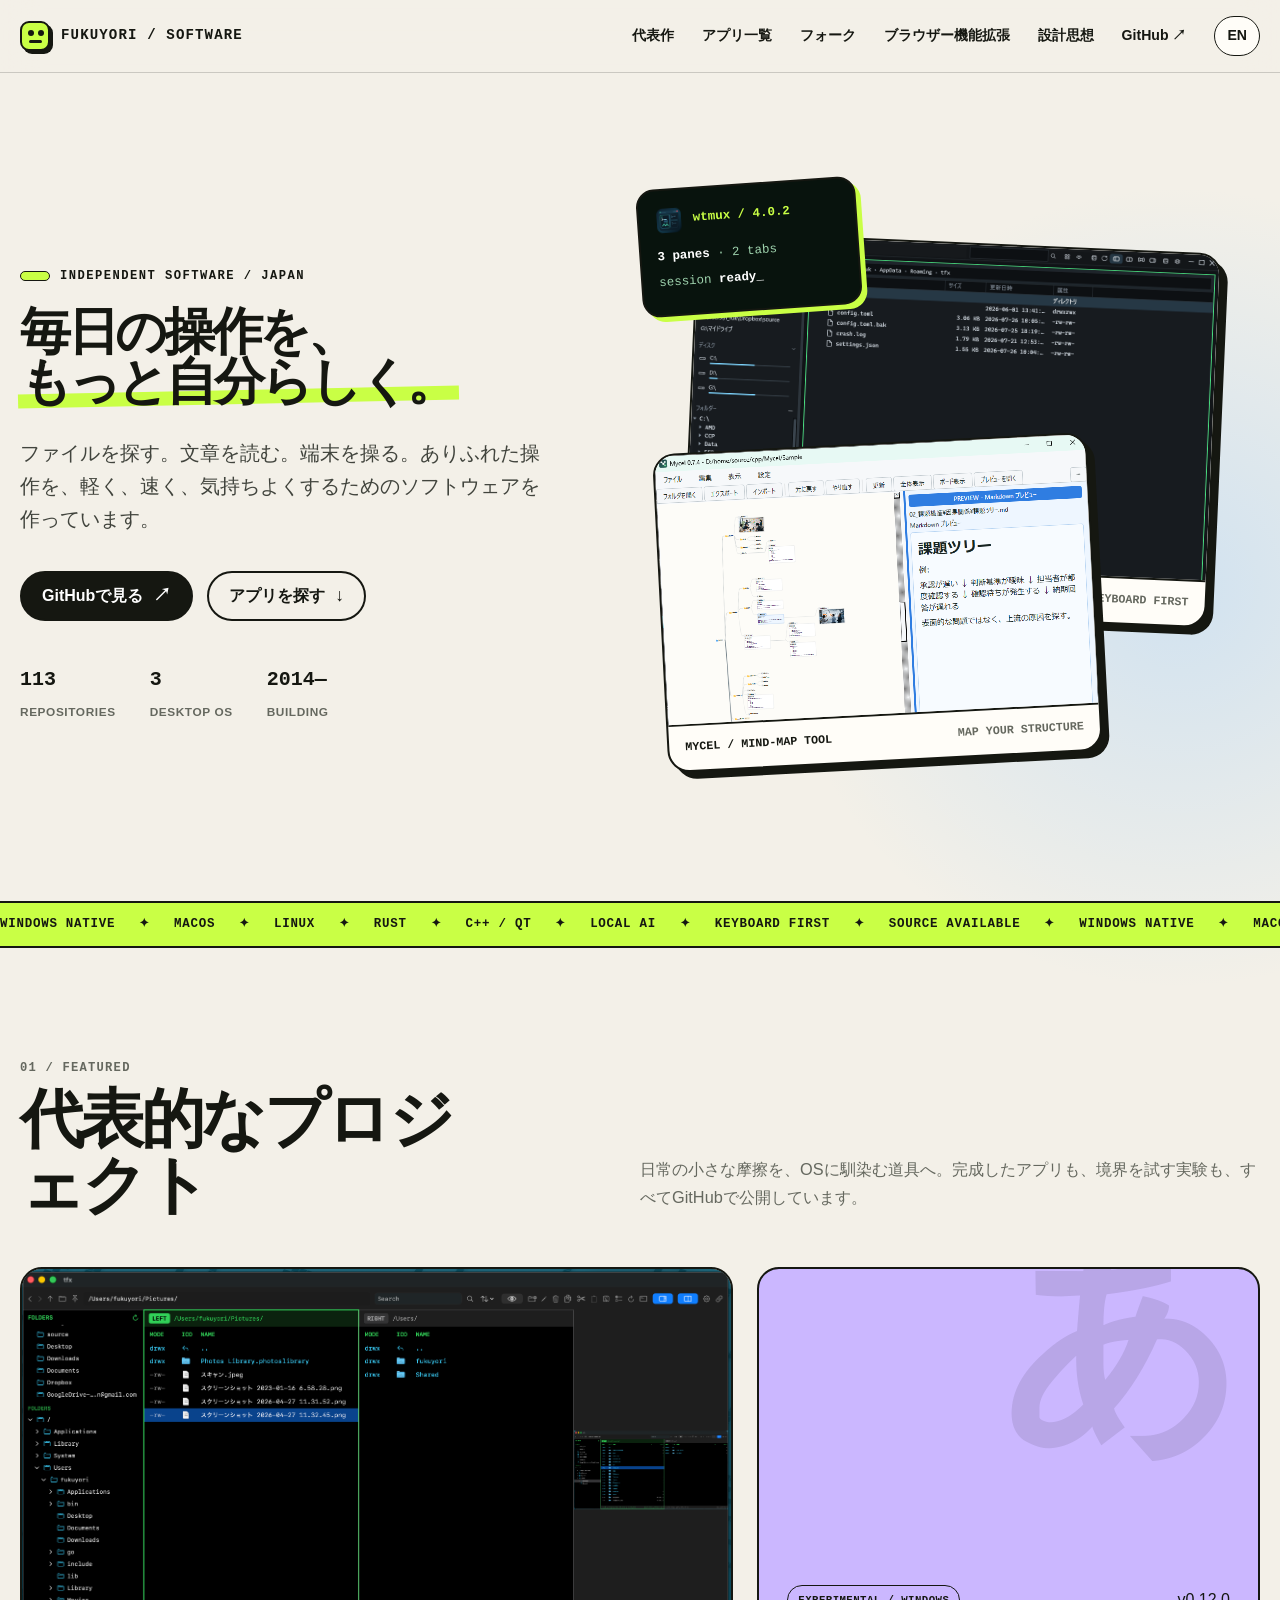
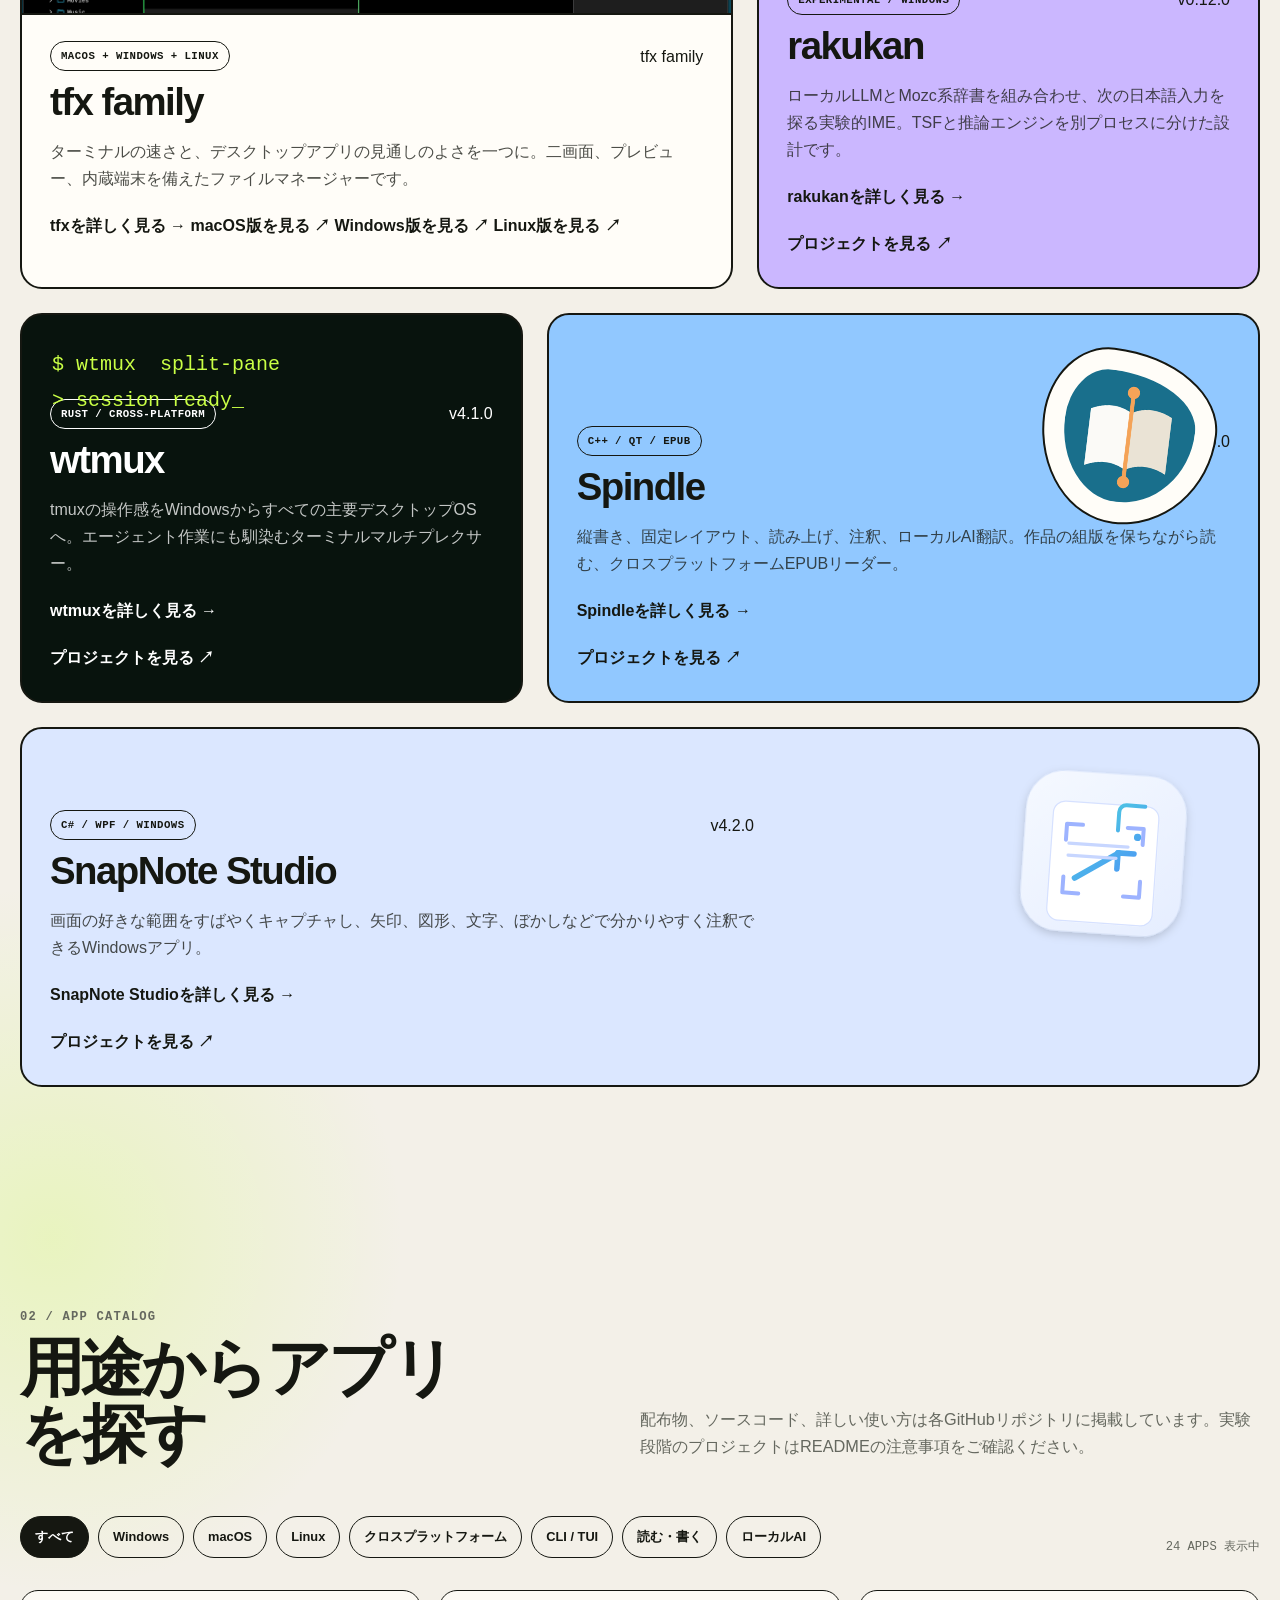
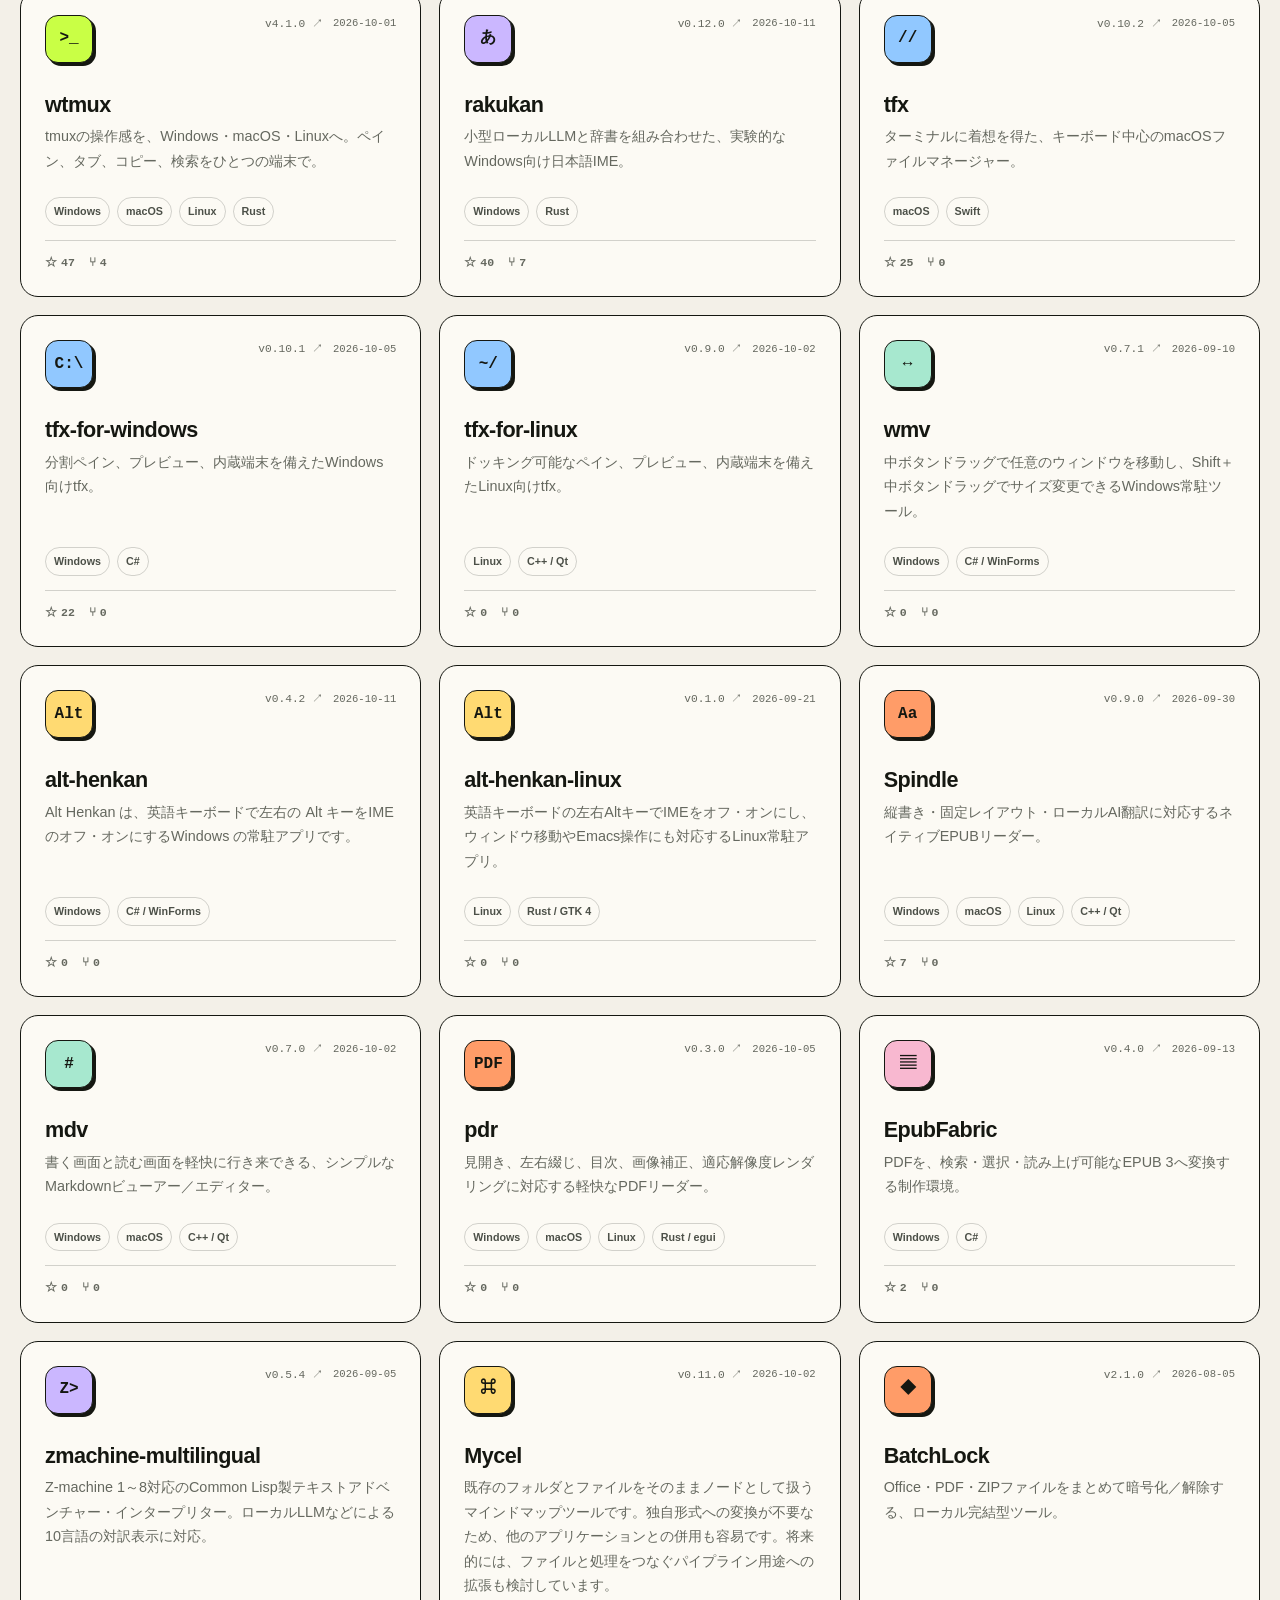
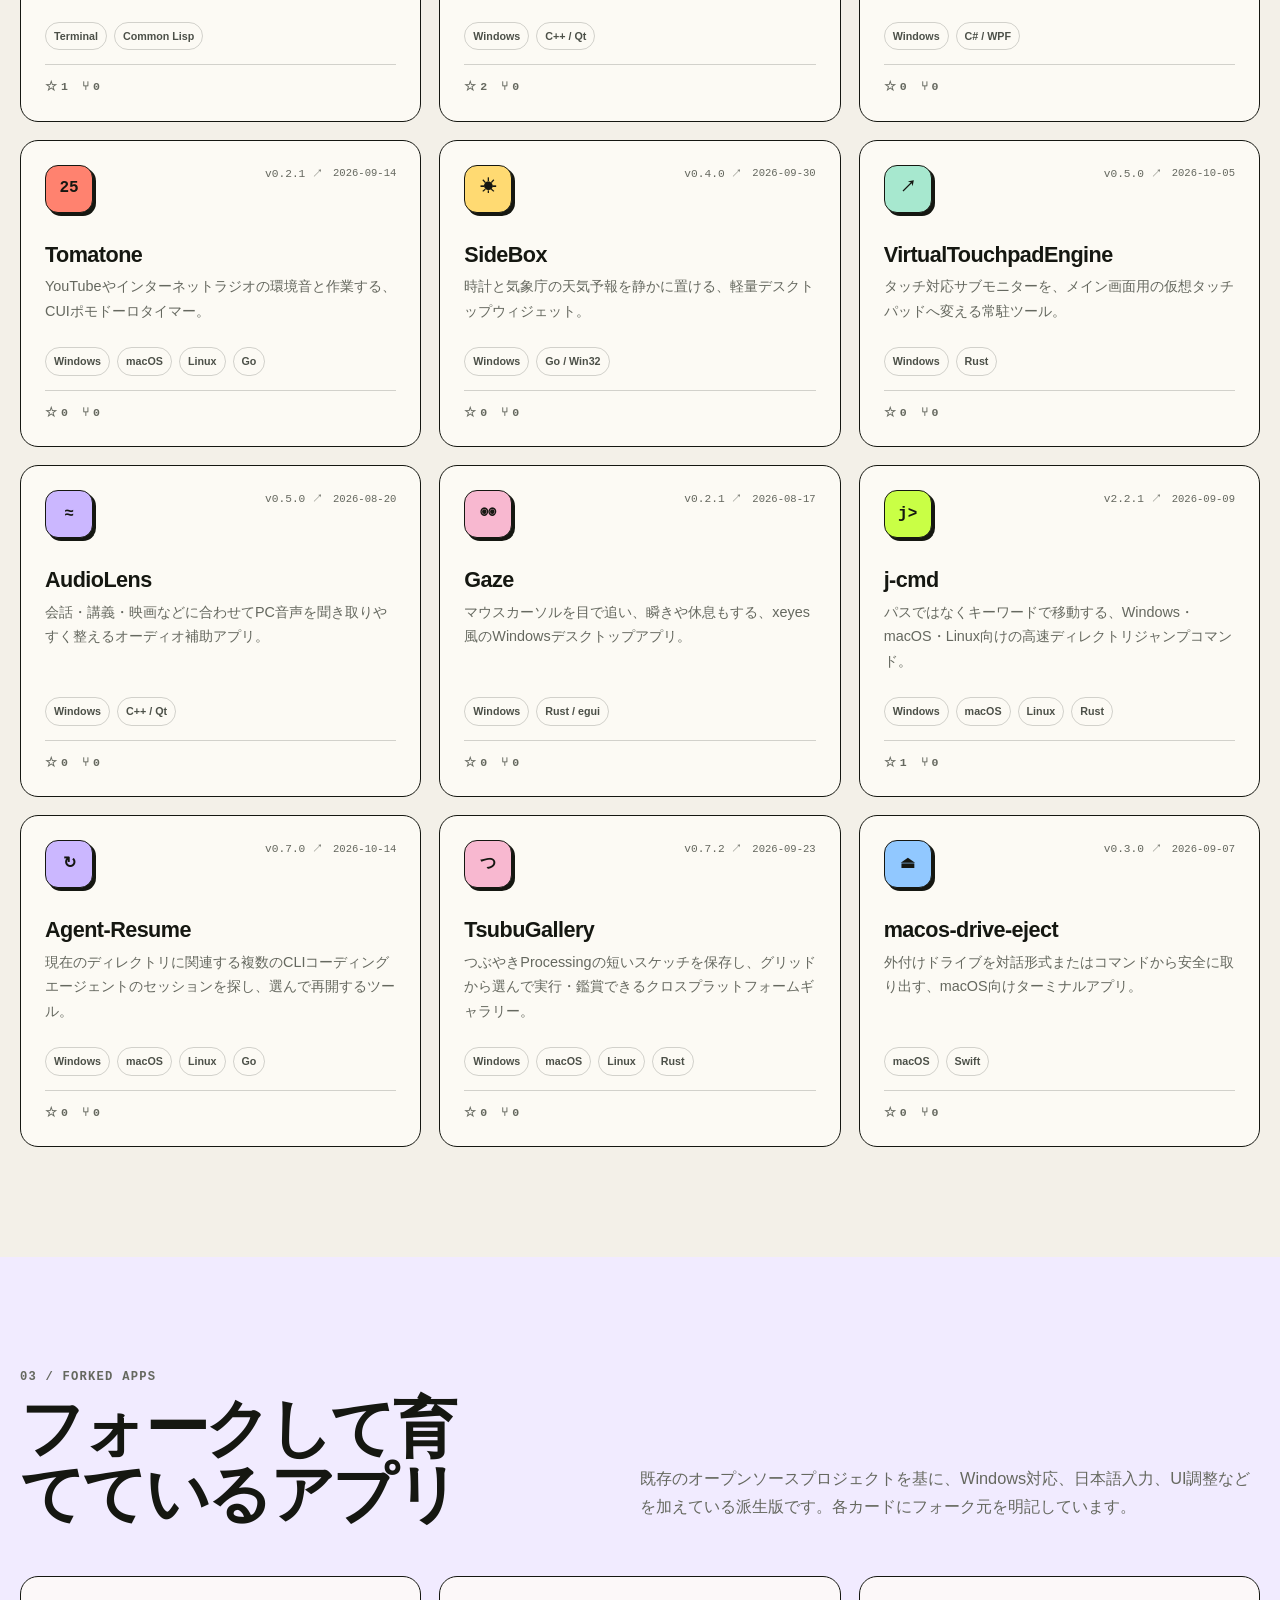
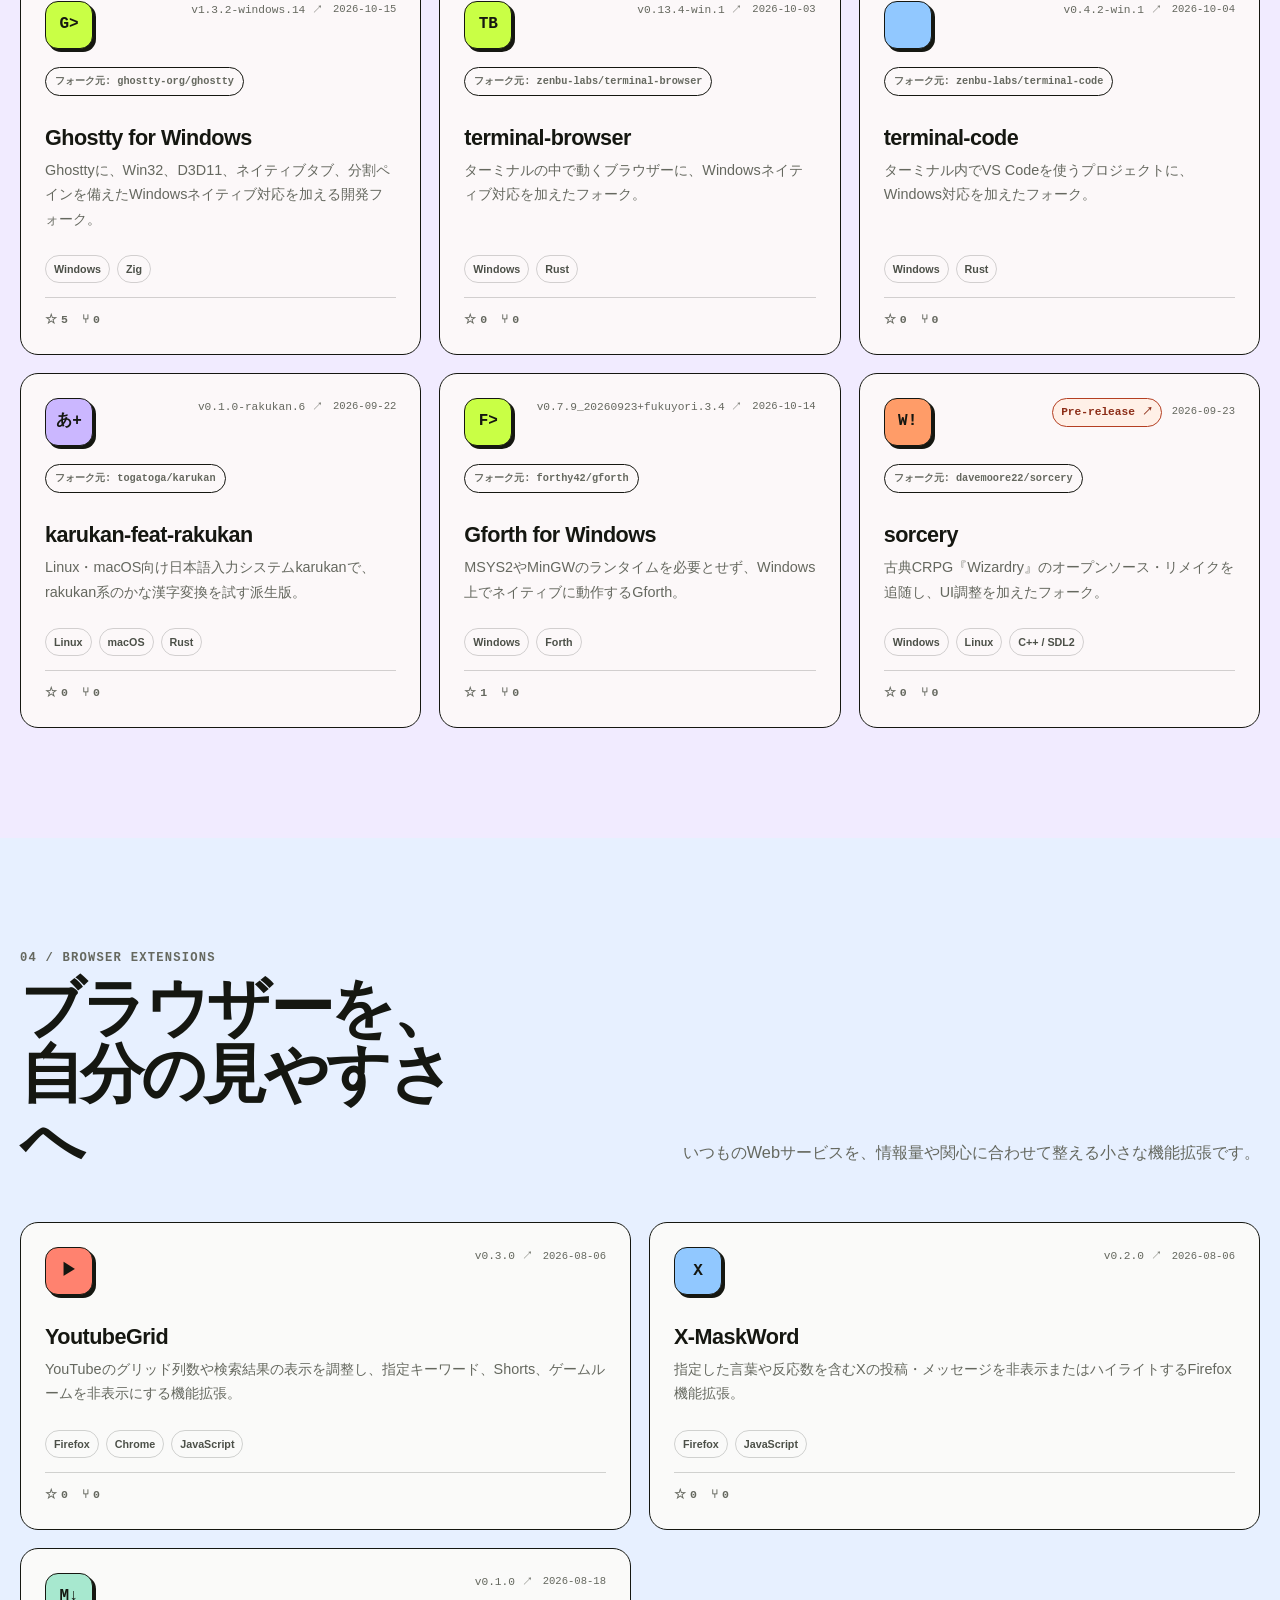
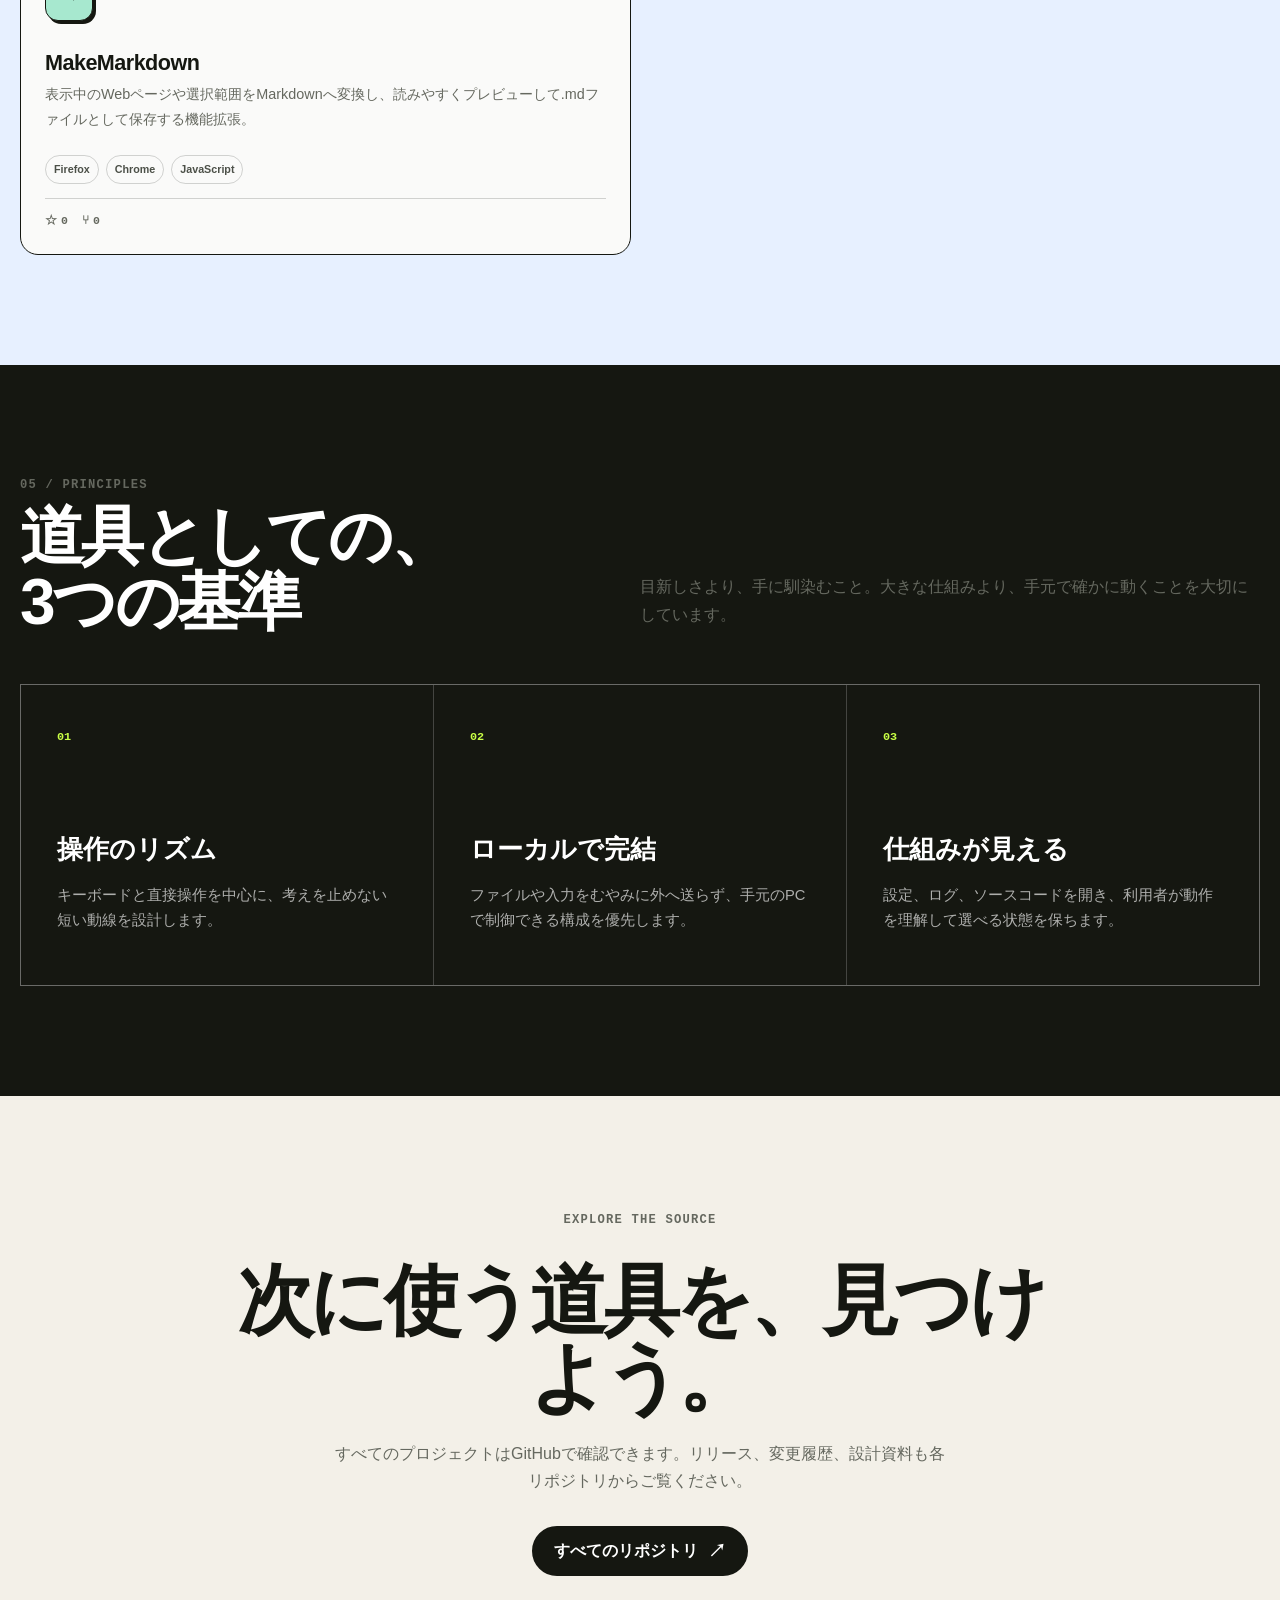
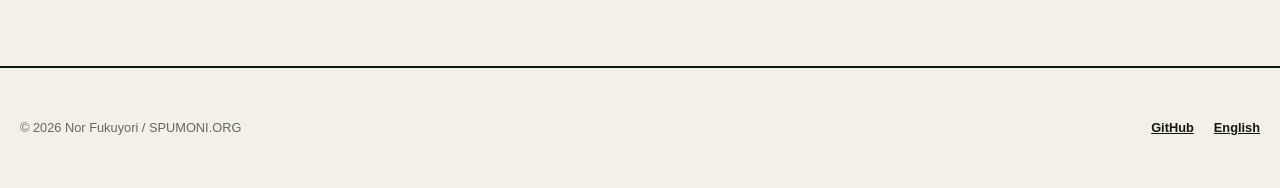
==== commit e144d61e: "chore: refresh catalog metadata" ====
--- a/index.html
+++ b/index.html
@@ -49,7 +49,7 @@
           <a class="button secondary" href="#apps">アプリを探す</a>
         </div>
         <ul class="hero-stats" aria-label="活動概要">
-          <li><strong>108</strong><span>Repositories</span></li>
+          <li><strong>113</strong><span>Repositories</span></li>
           <li><strong>3</strong><span>Desktop OS</span></li>
           <li><strong>2014—</strong><span>Building</span></li>
         </ul>
@@ -105,7 +105,7 @@
 
           <article class="feature-card rakukan reveal">
             <div class="feature-content">
-              <div class="card-topline"><span class="pill">Experimental / Windows</span><span>v0.11.7</span></div>
+              <div class="card-topline"><span class="pill">Experimental / Windows</span><span>v0.12.0</span></div>
               <h3>rakukan</h3>
               <p>ローカルLLMとMozc系辞書を組み合わせ、次の日本語入力を探る実験的IME。TSFと推論エンジンを別プロセスに分けた設計です。</p>
               <a class="text-link" href="rakukan/">rakukanを詳しく見る →</a>
@@ -115,7 +115,7 @@
 
           <article class="feature-card wtmux reveal">
             <div class="feature-content">
-              <div class="card-topline"><span class="pill">Rust / Cross-platform</span><span>v4.0.2</span></div>
+              <div class="card-topline"><span class="pill">Rust / Cross-platform</span><span>v4.1.0</span></div>
               <h3>wtmux</h3>
               <p>tmuxの操作感をWindowsからすべての主要デスクトップOSへ。エージェント作業にも馴染むターミナルマルチプレクサー。</p>
               <a class="text-link" href="wtmux/">wtmuxを詳しく見る →</a>
@@ -126,7 +126,7 @@
           <article class="feature-card spindle reveal">
             <img class="spindle-art" src="assets/spindle-icon.png" alt="Spindleのアプリアイコン">
             <div class="feature-content">
-              <div class="card-topline"><span class="pill">C++ / Qt / EPUB</span><span>v0.8.1</span></div>
+              <div class="card-topline"><span class="pill">C++ / Qt / EPUB</span><span>v0.9.0</span></div>
               <h3>Spindle</h3>
               <p>縦書き、固定レイアウト、読み上げ、注釈、ローカルAI翻訳。作品の組版を保ちながら読む、クロスプラットフォームEPUBリーダー。</p>
               <a class="text-link" href="spindle/">Spindleを詳しく見る →</a>
@@ -137,7 +137,7 @@
           <article class="feature-card snapnote reveal">
             <img class="snapnote-art" src="assets/snapnote-icon.svg" alt="SnapNote Studioのアプリアイコン">
             <div class="feature-content">
-              <div class="card-topline"><span class="pill">C# / WPF / Windows</span><span>v4.1.0</span></div>
+              <div class="card-topline"><span class="pill">C# / WPF / Windows</span><span>v4.2.0</span></div>
               <h3>SnapNote Studio</h3>
               <p>画面の好きな範囲をすばやくキャプチャし、矢印、図形、文字、ぼかしなどで分かりやすく注釈できるWindowsアプリ。</p>
               <a class="text-link" href="snapnote/">SnapNote Studioを詳しく見る →</a>
